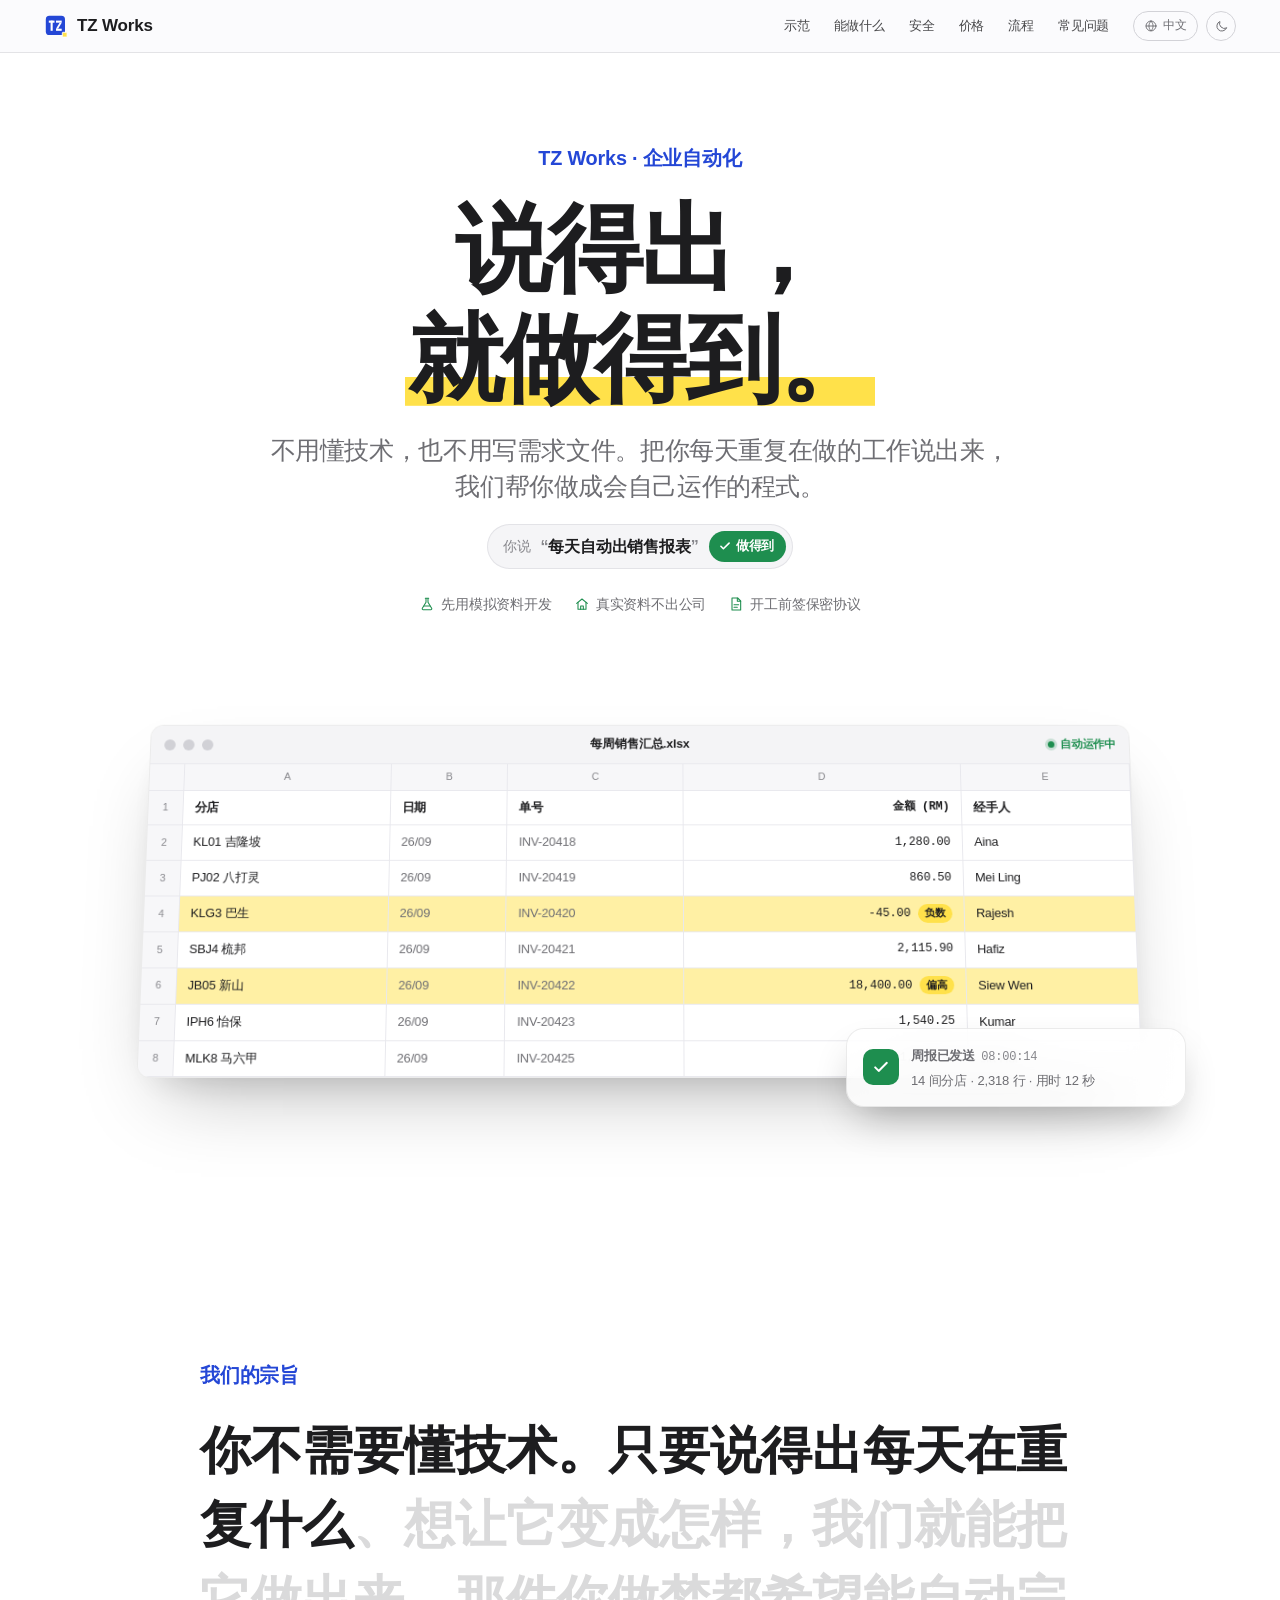
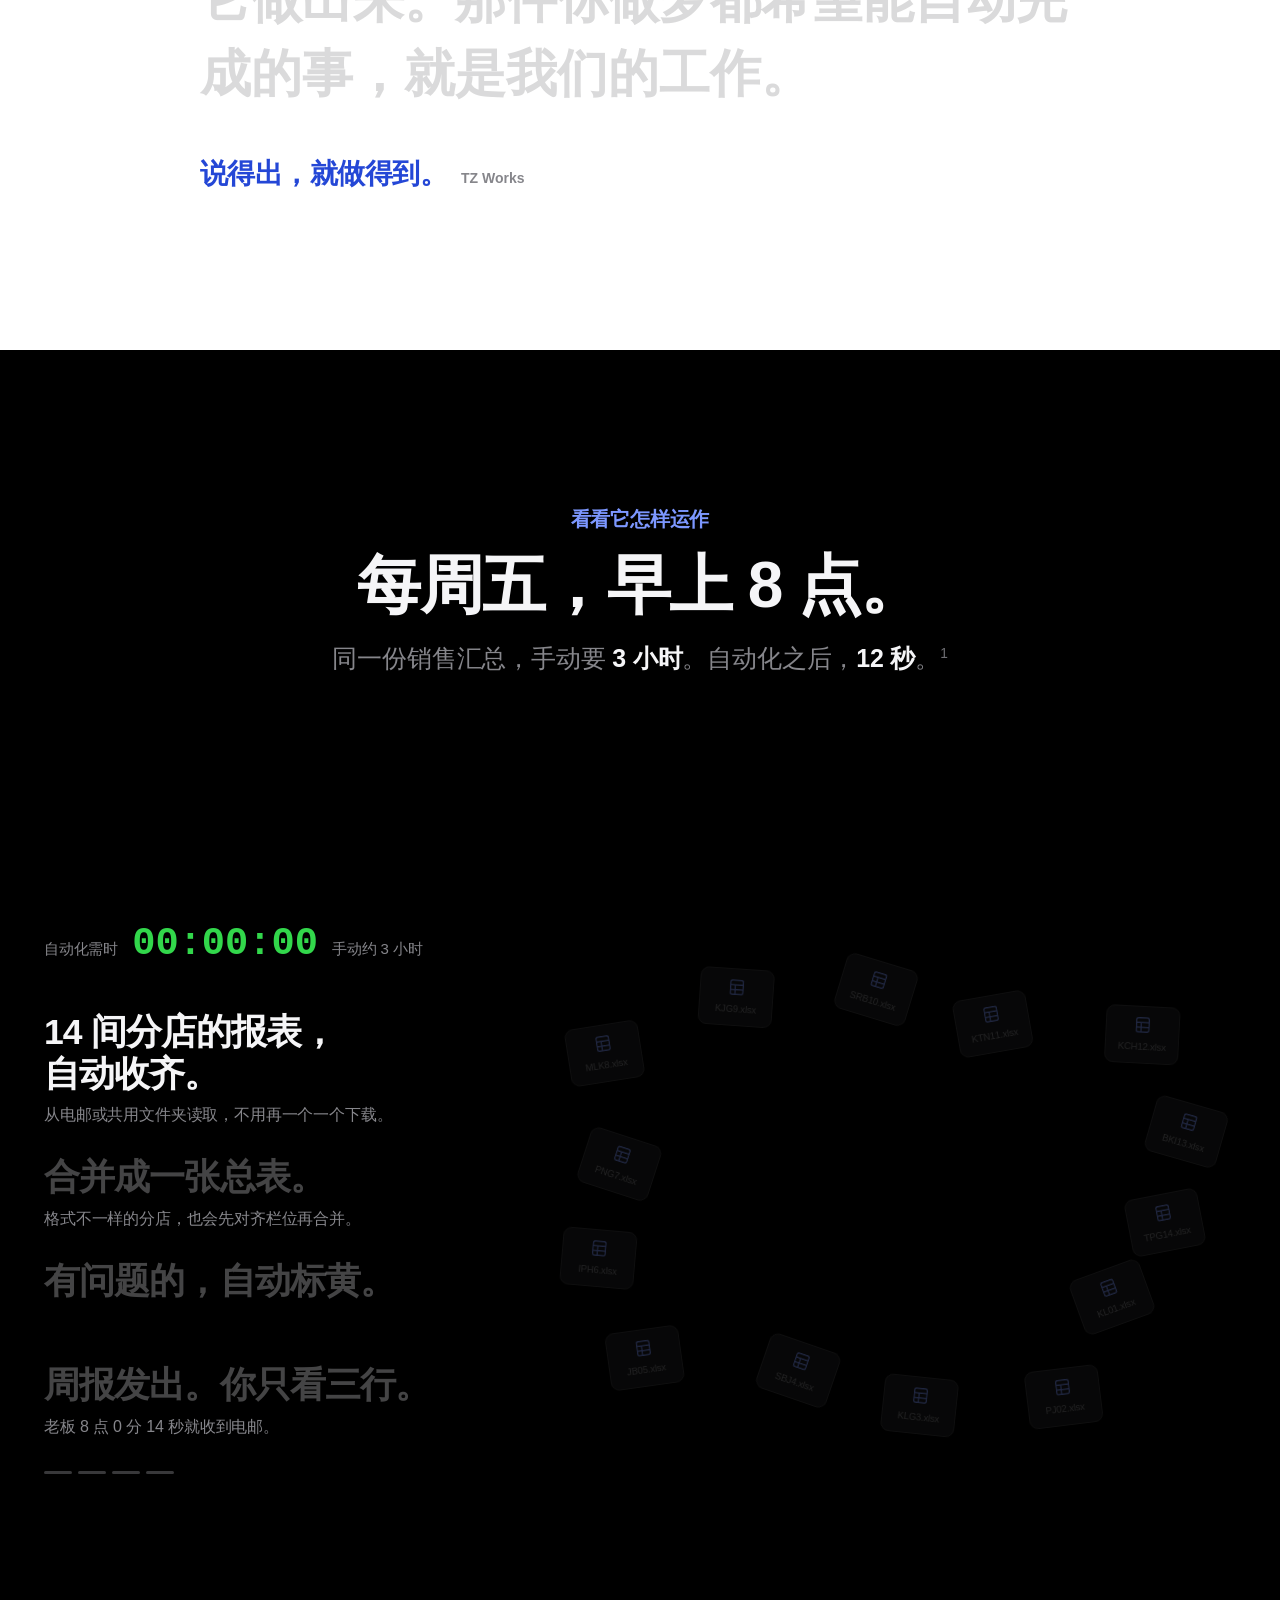
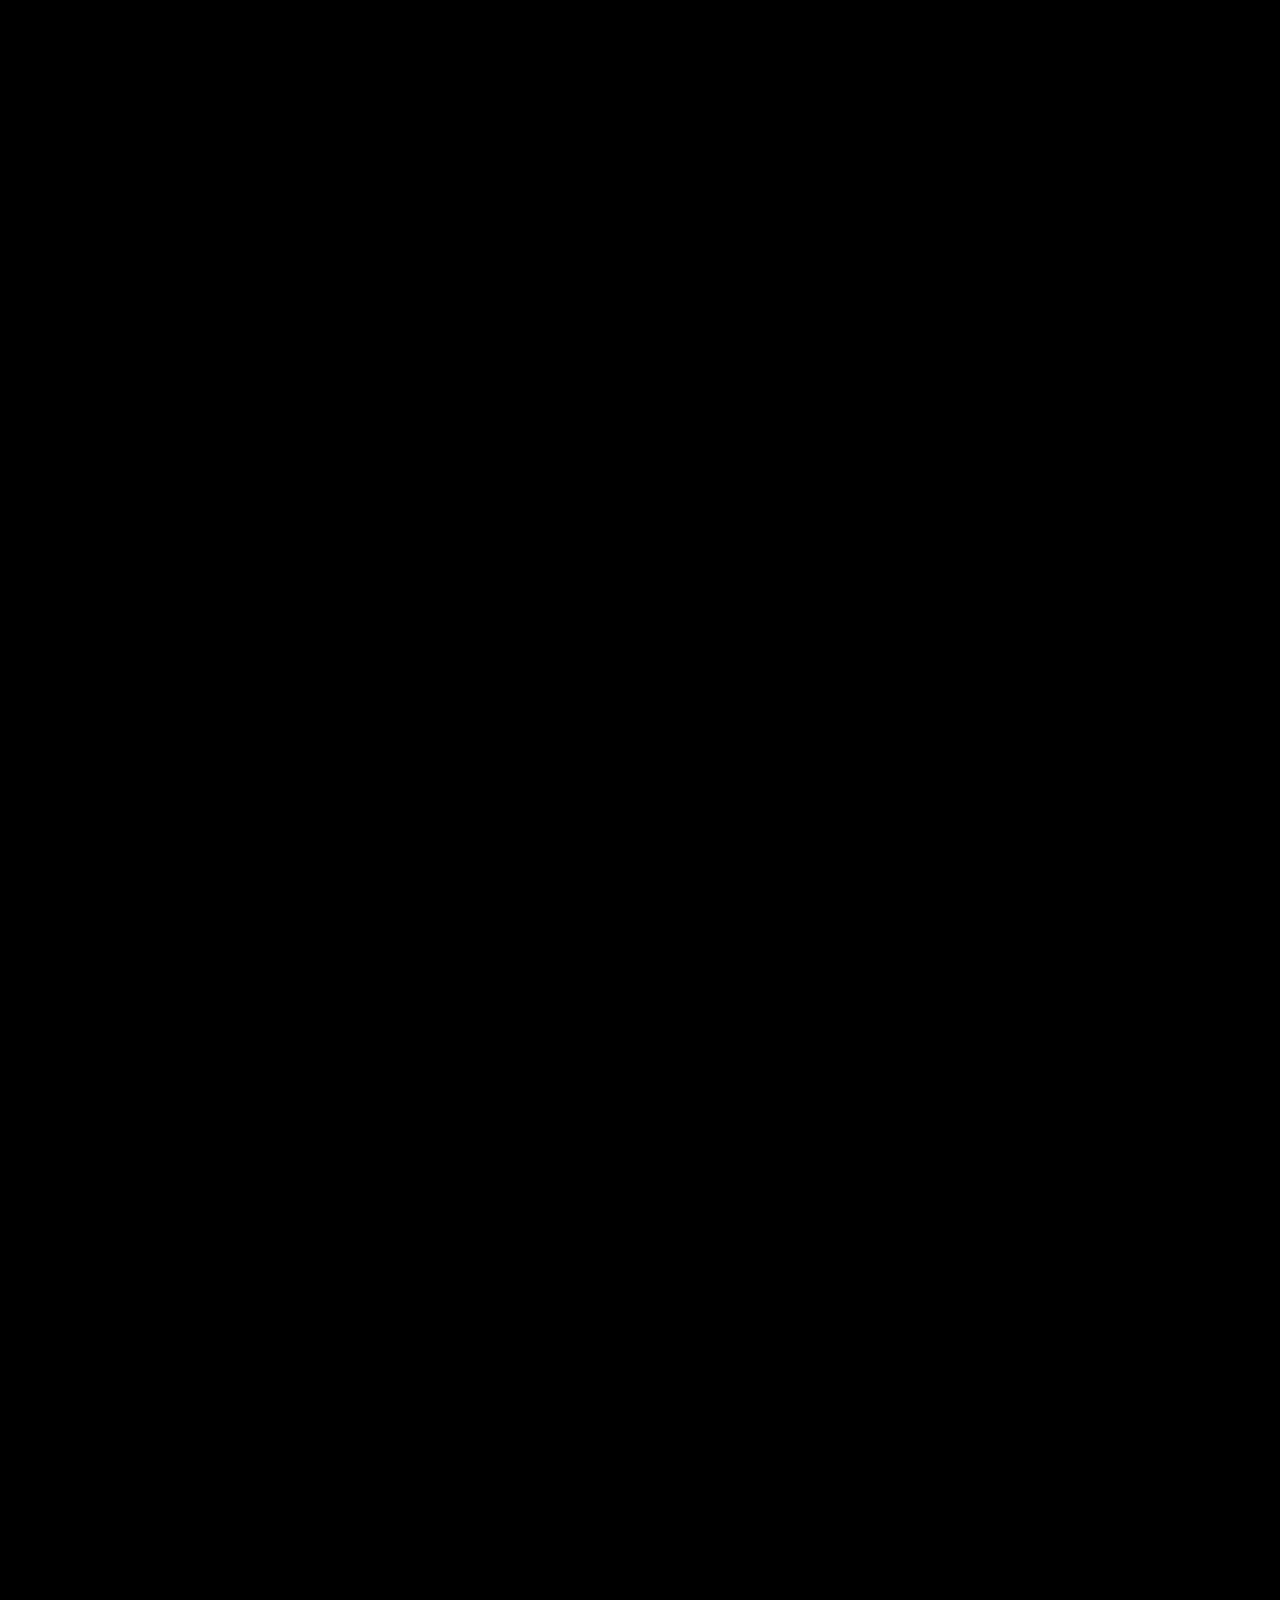
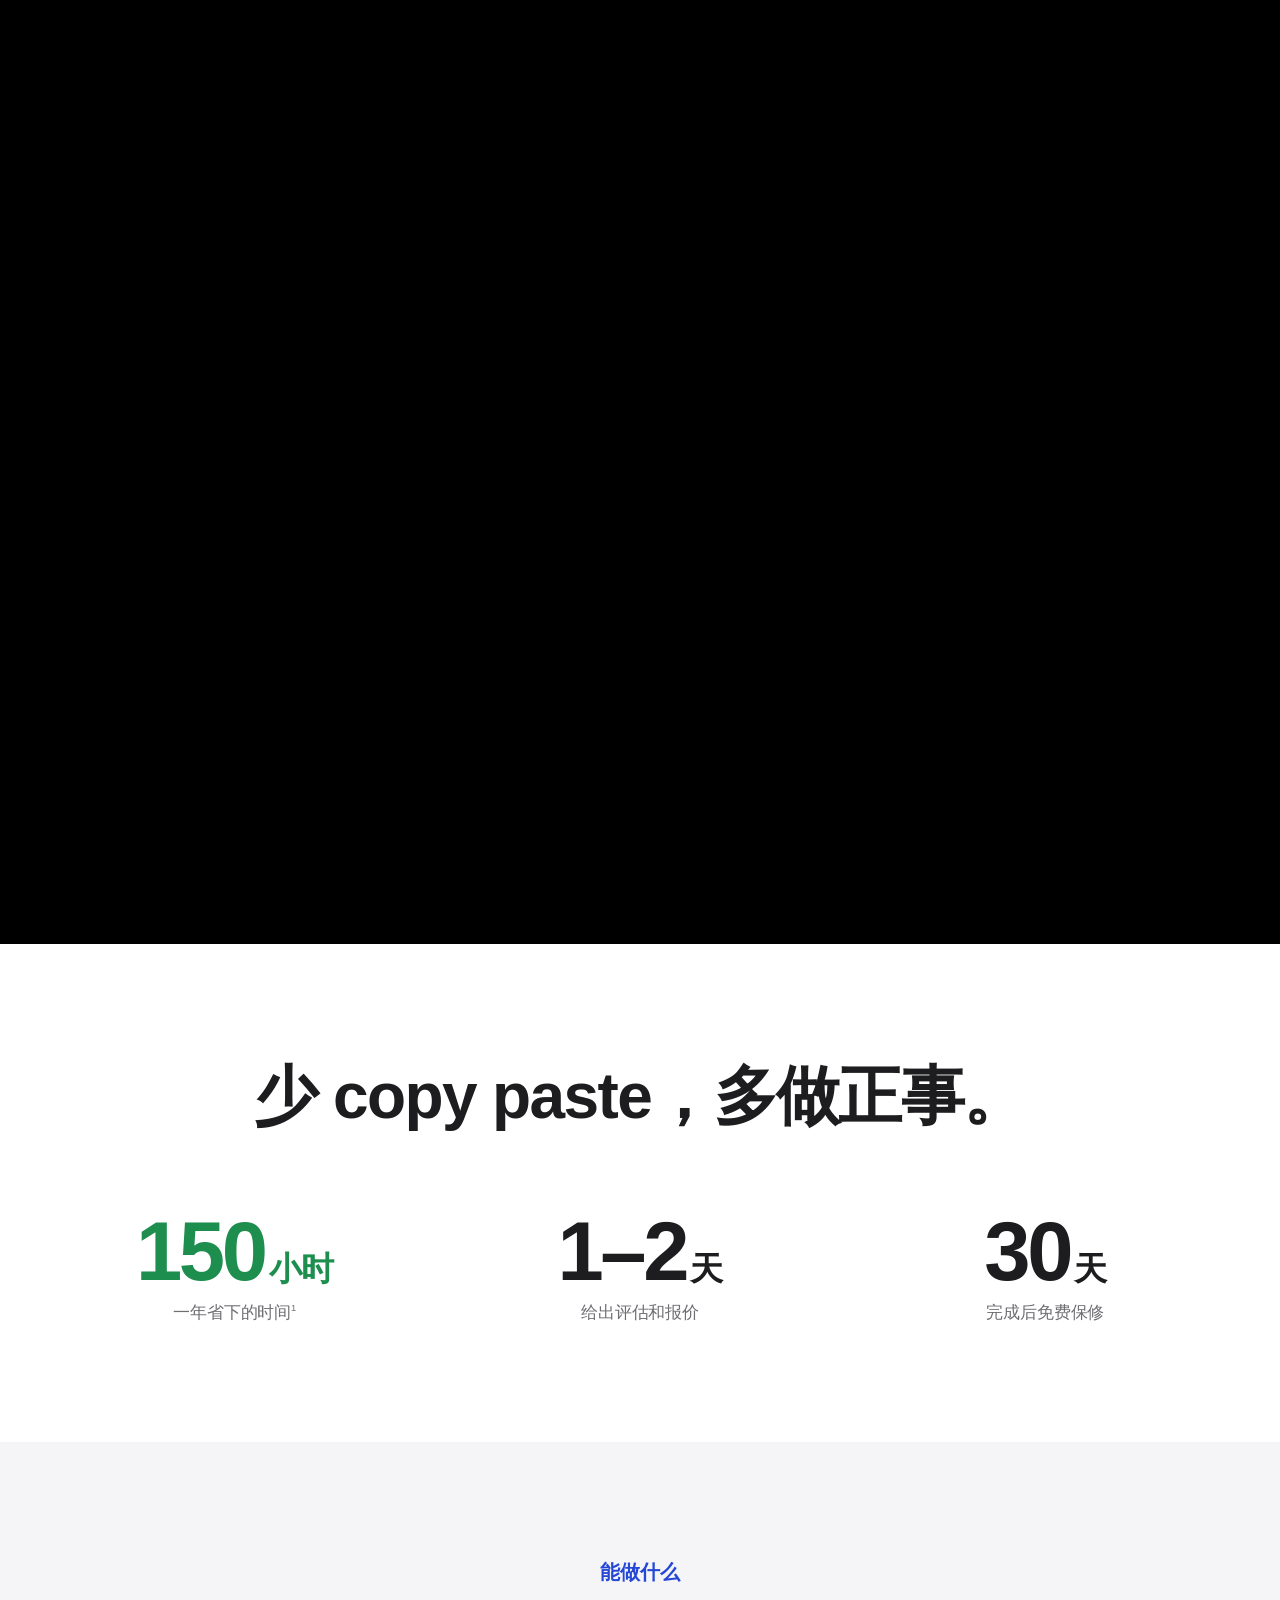
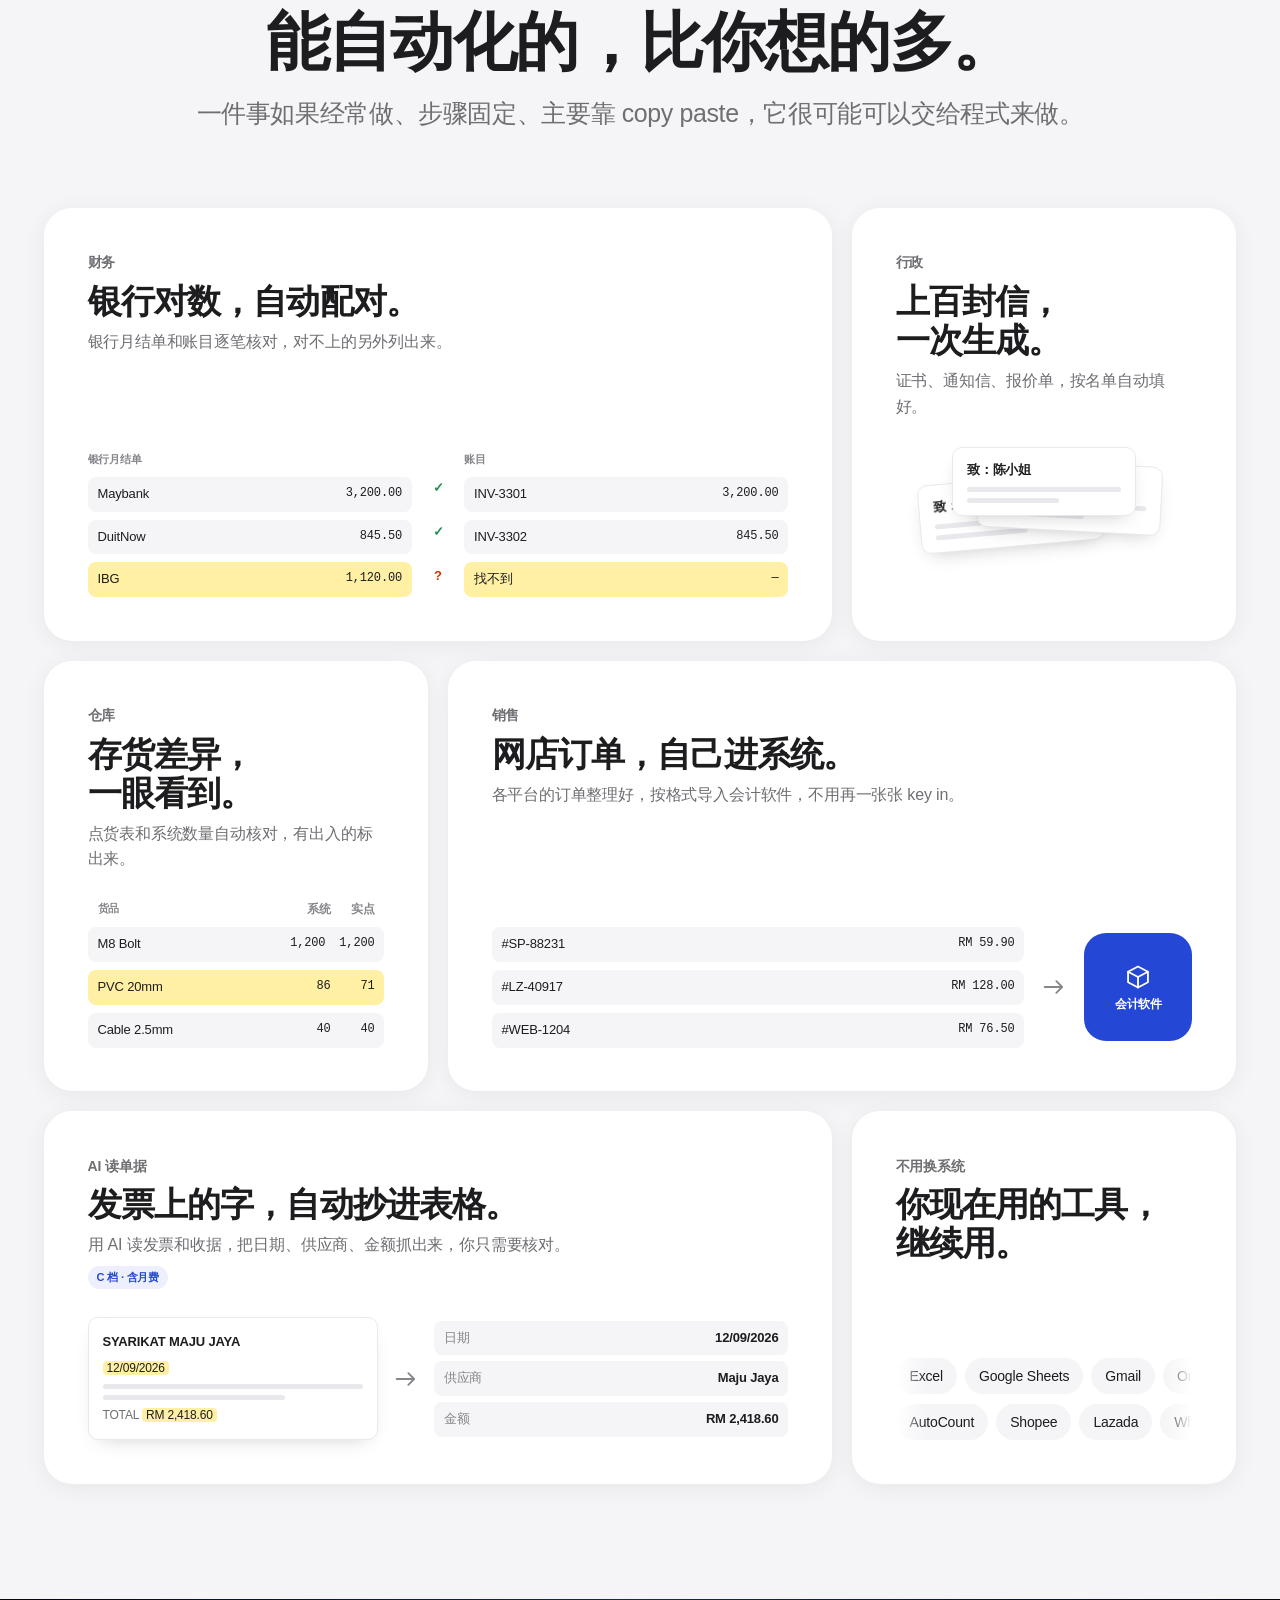
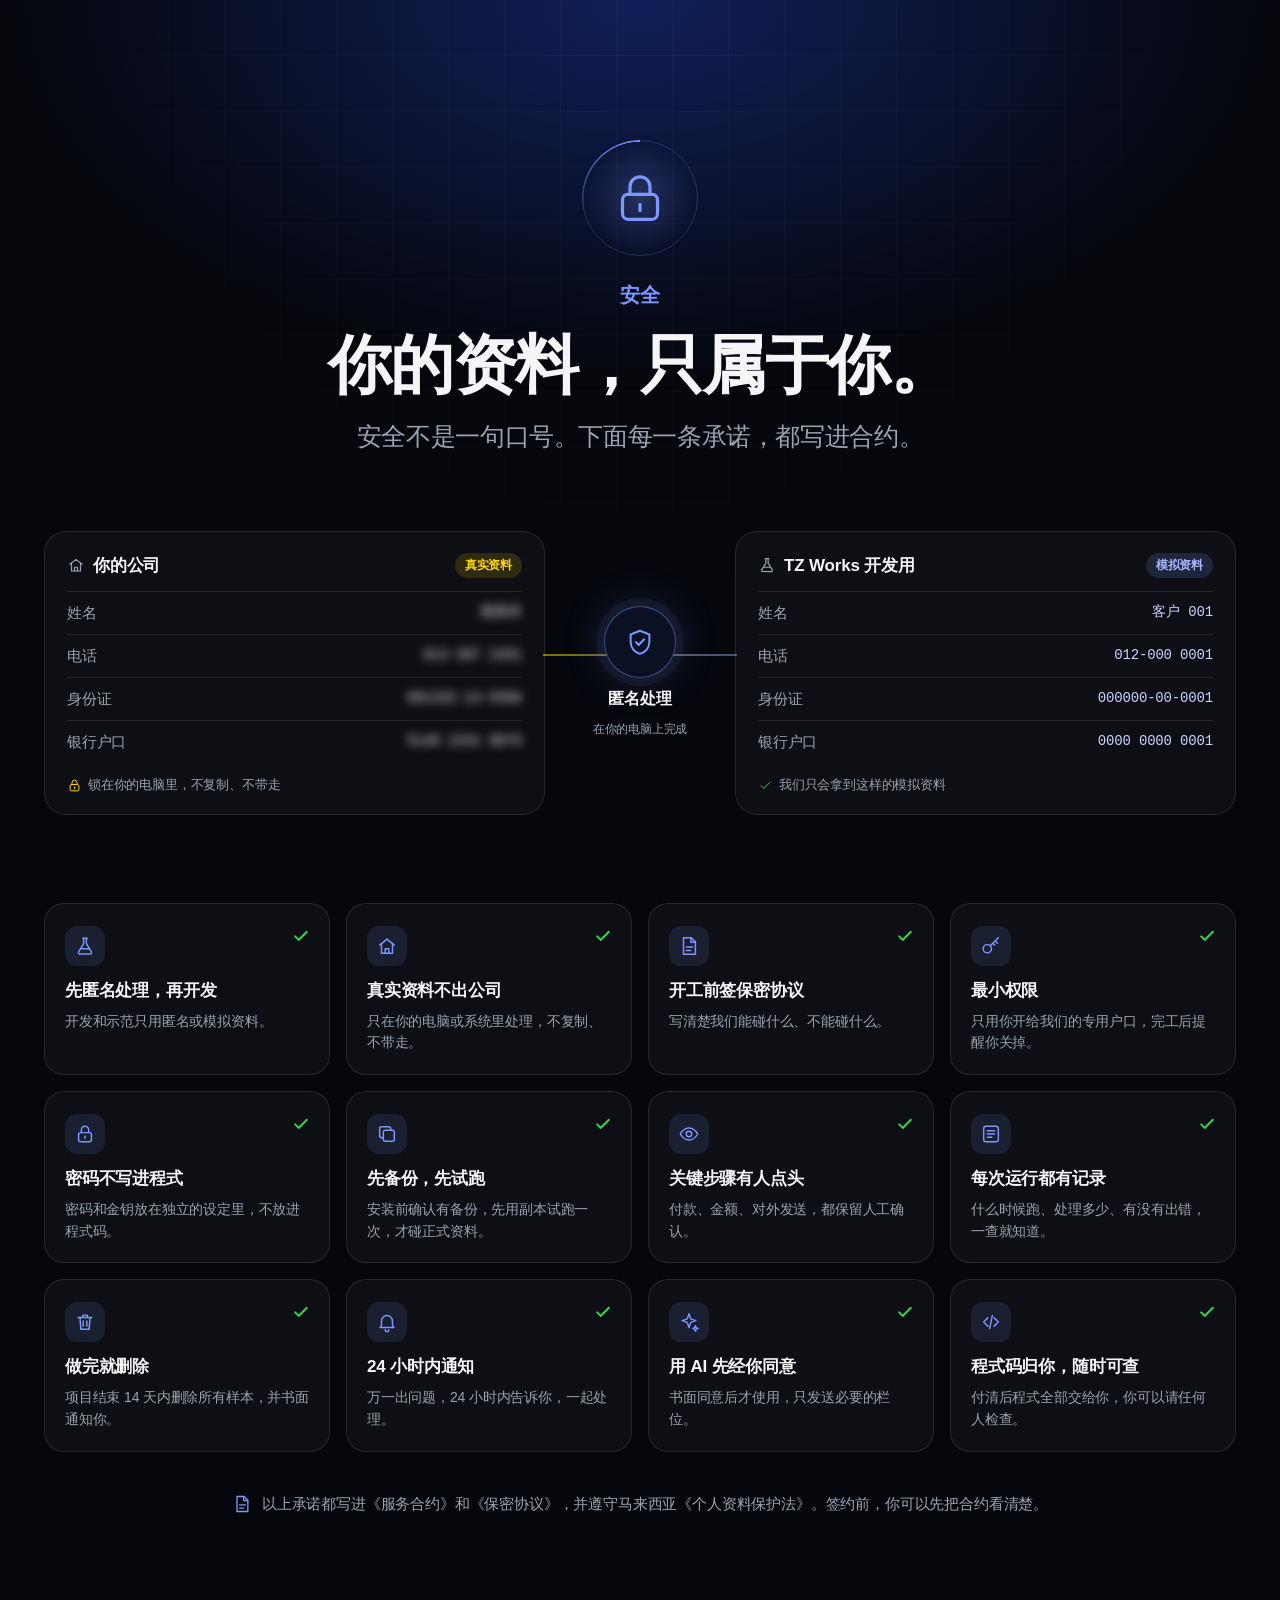
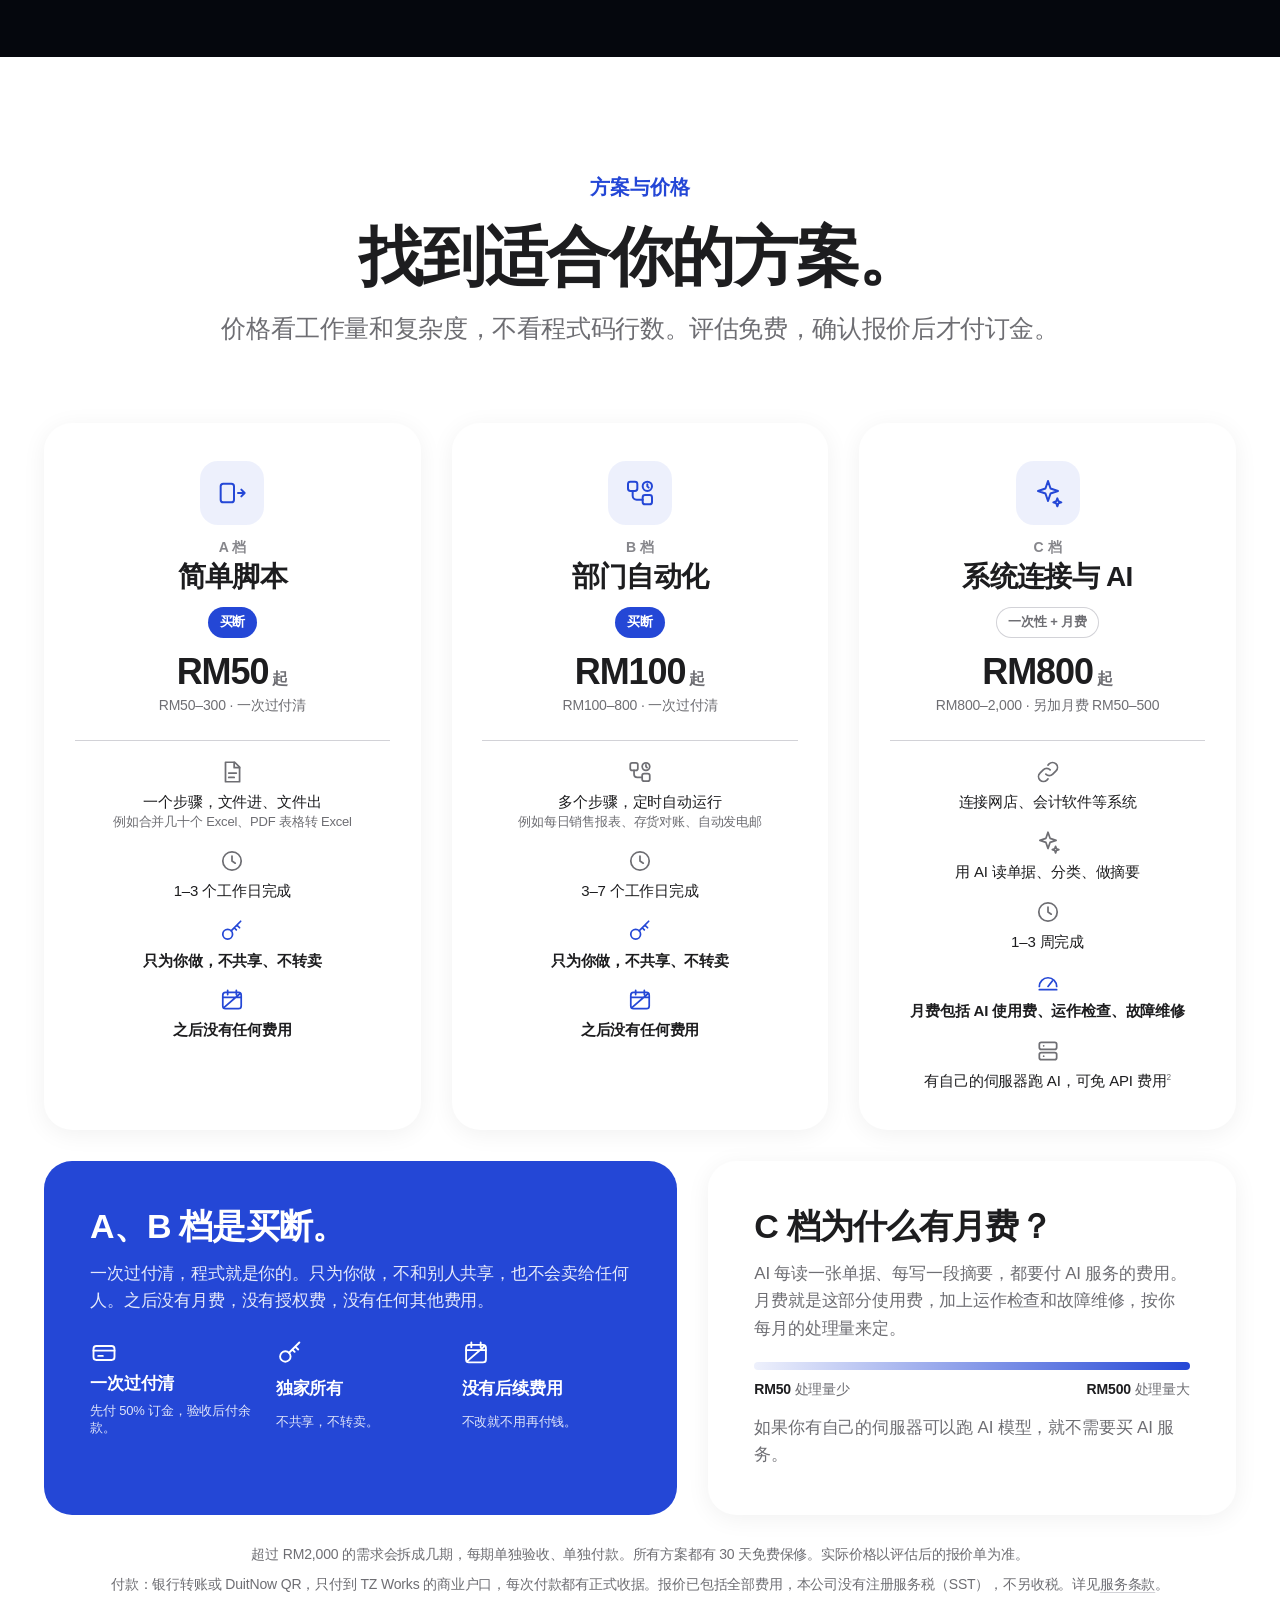
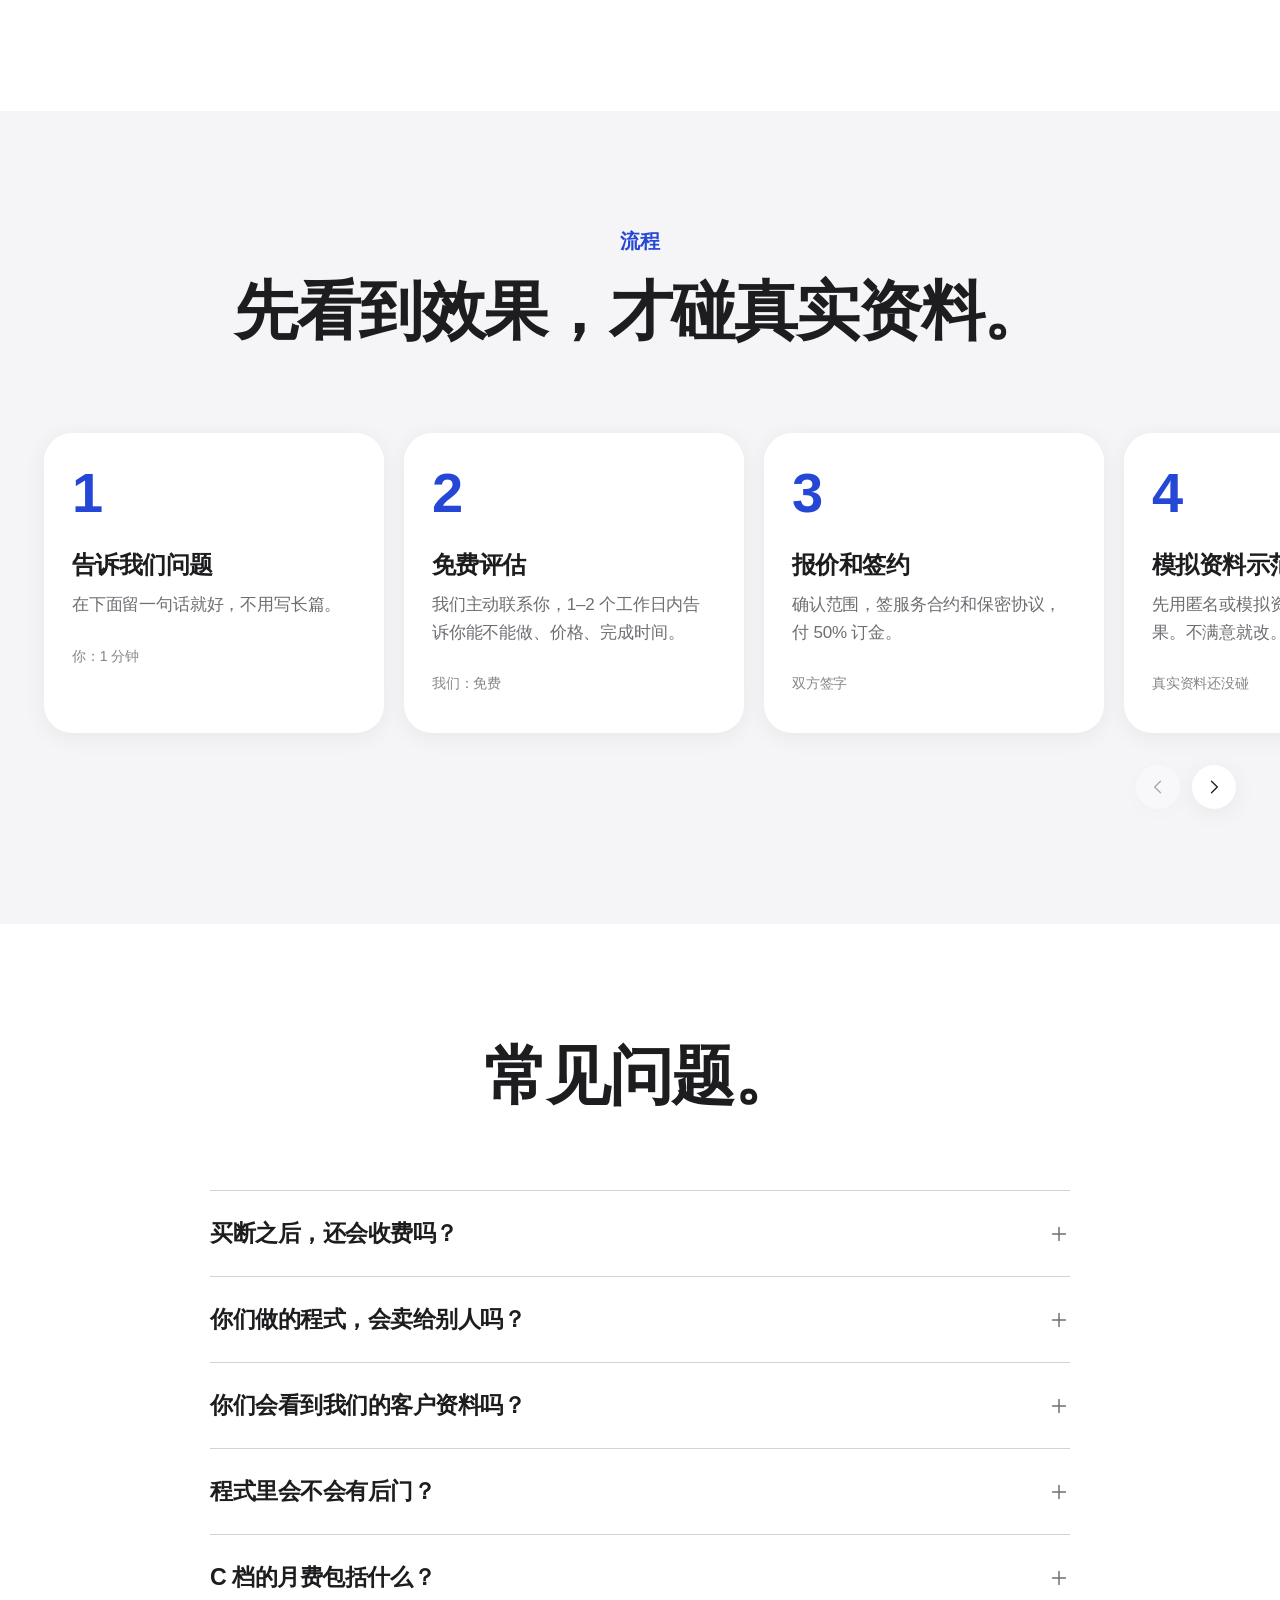
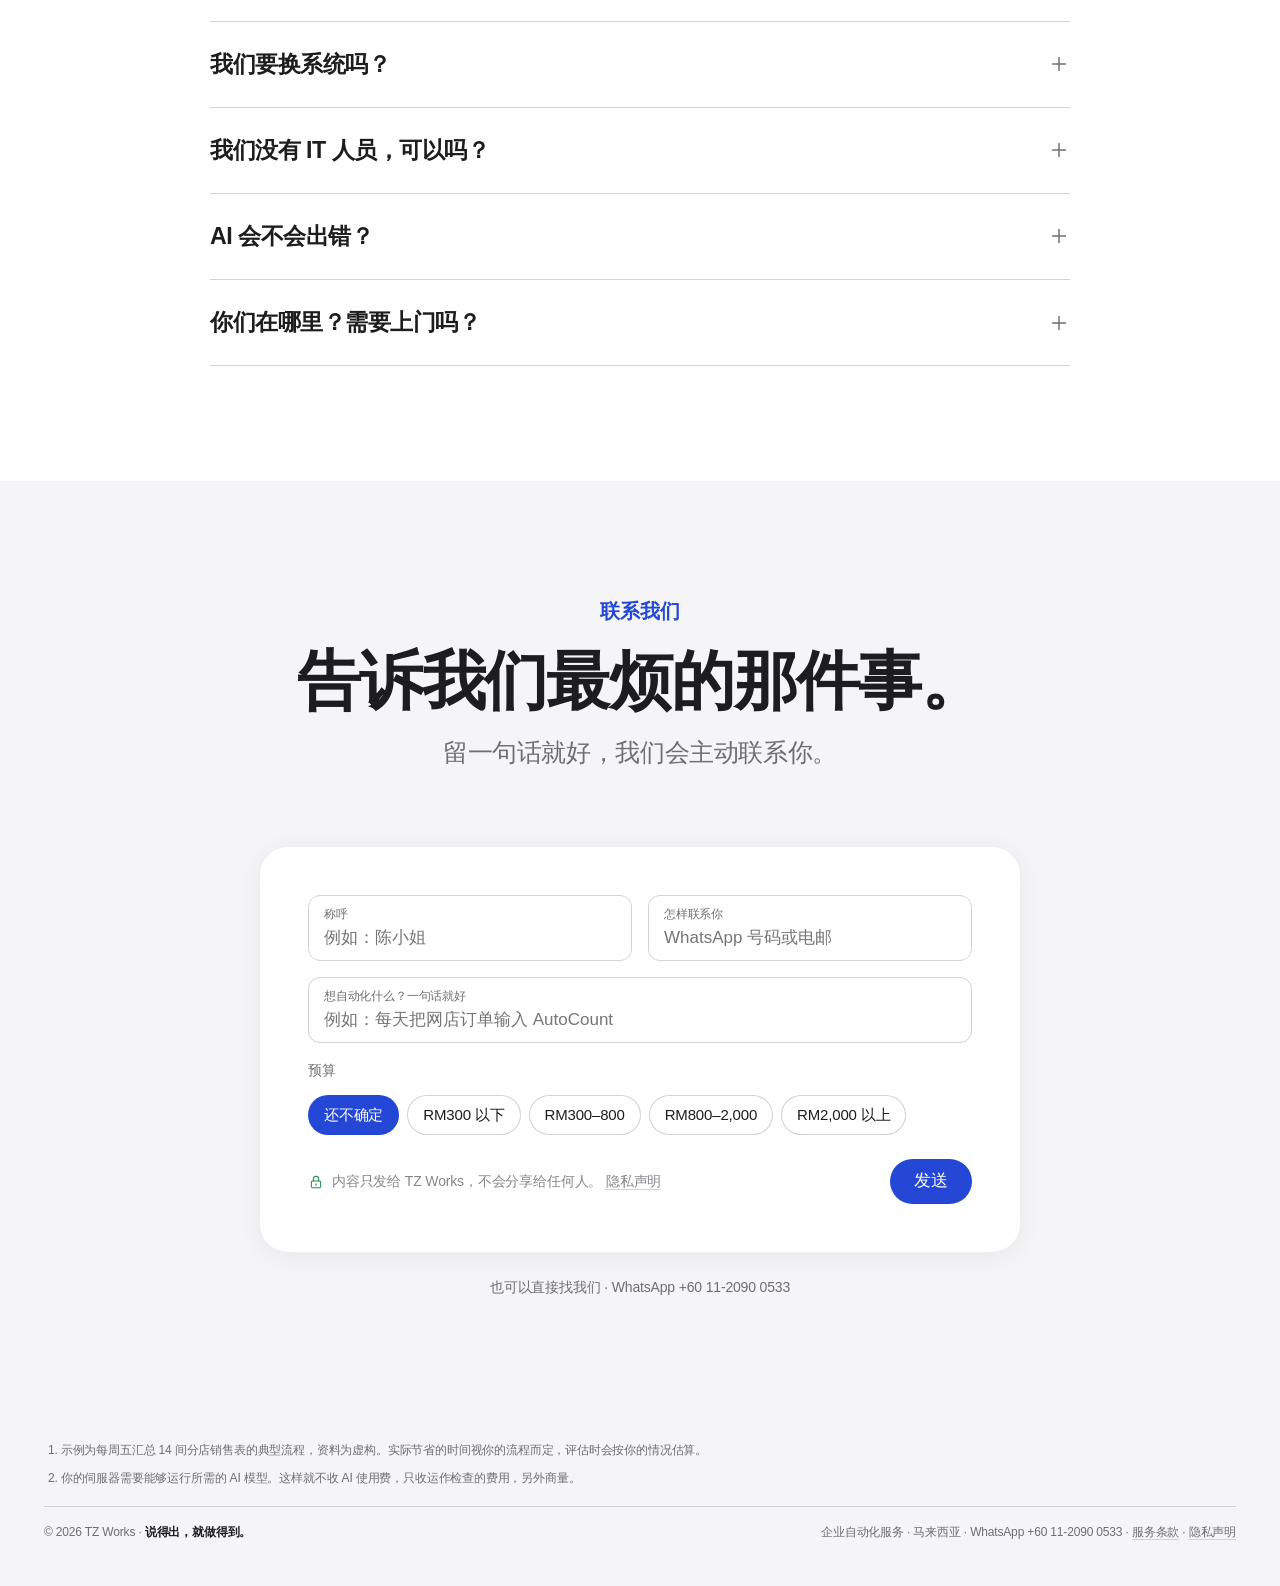
==== index.html @ 8649a8be "Publish the TZ Works website Co-Authored-By: Claude Opus 5.5 <noreply@anthropic.com> Claude-Session:" ====
<!doctype html>
<html lang="zh-Hans">
<head>
<meta charset="utf-8">
<meta name="viewport" content="width=device-width, initial-scale=1, viewport-fit=cover">
<meta http-equiv="Content-Security-Policy" content="default-src 'self'; script-src 'self' 'unsafe-inline'; style-src 'self' 'unsafe-inline'; img-src 'self' data:; font-src 'self'; connect-src 'self' https://script.google.com https://script.googleusercontent.com; form-action 'self'; base-uri 'none'; object-src 'none'; upgrade-insecure-requests">
<meta name="referrer" content="strict-origin-when-cross-origin">
<title>TZ Works</title>
<meta name="description" content="TZ Works：说得出，就做得到。帮中小企业把重复的电脑工作变成自动运行的程式。先用模拟资料开发，真实资料不出你的公司。评估免费。">
<meta property="og:title" content="TZ Works · 说得出，就做得到。">
<meta property="og:description" content="把每天、每周重复的电脑工作交给我们。简单脚本 RM50 起，买断、独家。评估免费。">
<meta name="theme-color" content="#FFFFFF" media="(prefers-color-scheme: light)">
<meta name="theme-color" content="#000000" media="(prefers-color-scheme: dark)">
<link rel="icon" href="assets/favicon.svg" type="image/svg+xml">
<script>
  try { var t = localStorage.getItem("tzworks-theme"); if (t === "dark" || t === "light") document.documentElement.setAttribute("data-theme", t); } catch (e) {}
</script>
<style>
/* Layout: an Apple-style product page for a service. The hero states the promise and shows a live product
   shot; a scroll-scrubbed demo on a black stage proves it; a dark vault section proves the security;
   tiles, a plan comparison, a step gallery and a quiet footer with footnotes close it out. */
:root {
  --bg: #FFFFFF;
  --bg-alt: #F5F5F7;
  --tile: #FFFFFF;
  --fg: #1D1D1F;
  --fg-2: #6E6E73;
  --fg-3: #86868B;
  --line: #D2D2D7;
  --accent: #2447D6;
  --accent-hover: #1A38B8;
  --accent-ink: #FFFFFF;
  --accent-soft: rgba(36, 71, 214, 0.08);
  --highlight: #FFE14A;
  --flag: #FFE14A;
  --flag-row: rgba(255, 225, 74, 0.5);
  --ok: #1E8E4F;
  --nav-bg: rgba(251, 251, 253, 0.8);
  --window-bg: #FFFFFF;
  --window-bar: #F4F4F6;
  --window-border: rgba(0, 0, 0, 0.08);
  --grid: #E8E8ED;
  --head-cell: #F7F7F9;
  --dot: #D1D1D6;
  --shadow: 0 40px 80px -30px rgba(0, 0, 0, 0.28), 0 20px 40px -24px rgba(0, 0, 0, 0.18);
  --card-shadow: 0 4px 24px rgba(0, 0, 0, 0.06);
  --hover-shadow: 0 24px 48px -22px rgba(0, 0, 0, 0.24);
  --spot: rgba(36, 71, 214, 0.07);
  --scan: rgba(36, 71, 214, 0.1);

  /* The demo stage is black in both themes, like a product film. */
  --stage-bg: #000000;
  --stage-fg: #F5F5F7;
  --stage-fg-2: #86868B;
  --stage-surface: #1C1C1E;
  --stage-line: #38383A;
  --stage-accent: #7C97FF;
  --stage-flag: rgba(255, 214, 10, 0.3);
  --stage-flag-solid: #FFD60A;
  --stage-ok: #32D74B;
  --card-light: #F5F5F7;
  --card-light-fg: #1D1D1F;
  --card-light-fg-2: #6E6E73;

  --font: -apple-system, BlinkMacSystemFont, "SF Pro Display", "SF Pro Text", "Helvetica Neue", "PingFang SC", "Hiragino Sans GB", "Segoe UI", "Microsoft YaHei", "Noto Sans SC", "Noto Sans CJK SC", Roboto, Arial, sans-serif;
  --mono: "SF Mono", ui-monospace, Menlo, Consolas, "Roboto Mono", monospace;

  --t-hero: clamp(3rem, 1.6rem + 6.2vw, 6rem);
  --t-h2: clamp(2.25rem, 1.4rem + 3.6vw, 4rem);
  --t-h3: clamp(1.5rem, 1.2rem + 1.2vw, 2.125rem);
  --t-lead: clamp(1.1875rem, 1rem + 0.7vw, 1.625rem);
  --t-body: 1.0625rem;
  --t-small: 0.875rem;
  --t-fine: 0.75rem;

  --gutter: clamp(16px, 4vw, 44px);
  --wide: 1200px;
  --narrow: 980px;
  --radius-tile: 28px;
  color-scheme: light;
  interpolate-size: allow-keywords;
}
@media (prefers-color-scheme: dark) {
  :root:not([data-theme="light"]) {
    --bg: #000000;
    --bg-alt: #0B0B0C;
    --tile: #1C1C1E;
    --fg: #F5F5F7;
    --fg-2: #A1A1A6;
    --fg-3: #86868B;
    --line: #38383A;
    --accent: #7C97FF;
    --accent-hover: #97ADFF;
    --accent-ink: #000000;
    --accent-soft: rgba(124, 151, 255, 0.14);
    --highlight: #6B5A10;
    --flag: #E8CB3C;
    --flag-row: rgba(232, 203, 60, 0.26);
    --ok: #32D74B;
    --nav-bg: rgba(22, 22, 23, 0.8);
    --window-bg: #1C1C1E;
    --window-bar: #2A2A2D;
    --window-border: rgba(255, 255, 255, 0.1);
    --grid: #303033;
    --head-cell: #242427;
    --dot: #48484A;
    --shadow: 0 40px 80px -30px rgba(0, 0, 0, 0.9), 0 0 0 1px rgba(255, 255, 255, 0.06);
    --card-shadow: none;
    --hover-shadow: 0 0 0 1px rgba(255, 255, 255, 0.16);
    --spot: rgba(124, 151, 255, 0.1);
    --scan: rgba(124, 151, 255, 0.16);
    color-scheme: dark;
  }
}
:root[data-theme="dark"] {
  --bg: #000000;
  --bg-alt: #0B0B0C;
  --tile: #1C1C1E;
  --fg: #F5F5F7;
  --fg-2: #A1A1A6;
  --fg-3: #86868B;
  --line: #38383A;
  --accent: #7C97FF;
  --accent-hover: #97ADFF;
  --accent-ink: #000000;
  --accent-soft: rgba(124, 151, 255, 0.14);
  --highlight: #6B5A10;
  --flag: #E8CB3C;
  --flag-row: rgba(232, 203, 60, 0.26);
  --ok: #32D74B;
  --nav-bg: rgba(22, 22, 23, 0.8);
  --window-bg: #1C1C1E;
  --window-bar: #2A2A2D;
  --window-border: rgba(255, 255, 255, 0.1);
  --grid: #303033;
  --head-cell: #242427;
  --dot: #48484A;
  --shadow: 0 40px 80px -30px rgba(0, 0, 0, 0.9), 0 0 0 1px rgba(255, 255, 255, 0.06);
  --card-shadow: none;
  --hover-shadow: 0 0 0 1px rgba(255, 255, 255, 0.16);
  --spot: rgba(124, 151, 255, 0.1);
  --scan: rgba(124, 151, 255, 0.16);
  color-scheme: dark;
}

*, *::before, *::after { box-sizing: border-box; }
html { -webkit-text-size-adjust: 100%; }
body {
  margin: 0;
  background: var(--bg);
  color: var(--fg);
  font-family: var(--font);
  font-size: var(--t-body);
  line-height: 1.6;
  letter-spacing: -0.01em;
  -webkit-font-smoothing: antialiased;
  -moz-osx-font-smoothing: grayscale;
  transition: background-color 0.3s ease, color 0.3s ease;
}
img, svg { max-width: 100%; }
a { color: var(--accent); text-decoration: none; }
a:hover { text-decoration: underline; text-underline-offset: 3px; }
:focus-visible { outline: 3px solid var(--accent); outline-offset: 3px; border-radius: 6px; }
[hidden] { display: none !important; }
h1, h2, h3, p { margin: 0; }
h1, h2, h3 { text-wrap: balance; font-weight: 700; letter-spacing: -0.025em; }
:lang(zh-Hans) :is(h1, h2, h3, .cap > span) { word-break: keep-all; overflow-wrap: anywhere; }
:lang(zh-Hans) .pledge h3 { word-break: normal; }
.wrap { width: 100%; max-width: calc(var(--wide) + 2 * var(--gutter)); margin-inline: auto; padding-inline: var(--gutter); }
.wrap-narrow { width: 100%; max-width: calc(var(--narrow) + 2 * var(--gutter)); margin-inline: auto; padding-inline: var(--gutter); }
.sr-only { position: absolute; width: 1px; height: 1px; overflow: hidden; clip: rect(0 0 0 0); white-space: nowrap; }
.icon { width: 1.25em; height: 1.25em; flex: none; fill: none; stroke: currentColor; stroke-width: 1.6; stroke-linecap: round; stroke-linejoin: round; }

/* ---------- Navigation ---------- */
.nav {
  position: sticky;
  top: env(safe-area-inset-top, 0px);
  z-index: 50;
  background: var(--nav-bg);
  -webkit-backdrop-filter: saturate(180%) blur(20px);
  backdrop-filter: saturate(180%) blur(20px);
  border-bottom: 1px solid color-mix(in srgb, var(--line) 60%, transparent);
  transition: background-color 0.3s ease;
}
.nav::after { content: ""; position: absolute; left: 0; right: 0; bottom: -1px; height: 2px; background: var(--accent); transform-origin: 0 50%; transform: scaleX(var(--sp, 0)); pointer-events: none; }
.nav.over-dark { --nav-bg: rgba(22, 22, 23, 0.78); --fg: #F5F5F7; --fg-2: #A1A1A6; --fg-3: #86868B; --line: #424245; --bg: #000000; }
.nav .wrap { display: flex; align-items: center; gap: 24px; height: 52px; }
.brand { display: inline-flex; align-items: center; gap: 9px; color: var(--fg); font-weight: 600; font-size: 1.0625rem; letter-spacing: -0.01em; white-space: nowrap; }
.brand:hover { text-decoration: none; }
.brand svg { width: 24px; height: 24px; }
.nav-links { display: flex; gap: 24px; margin-left: auto; }
.nav-links button { font: inherit; font-size: 0.8125rem; letter-spacing: inherit; color: var(--fg); opacity: 0.8; background: none; border: 0; padding: 4px 0; cursor: pointer; white-space: nowrap; }
.nav-links button:hover { opacity: 1; }
.nav-actions { display: flex; align-items: center; gap: 8px; }
.langpick {
  position: relative;
  display: inline-flex; align-items: center; gap: 5px;
  height: 30px; padding: 0 10px;
  border-radius: 980px;
  border: 1px solid var(--line);
  color: var(--fg-2);
  font-size: 0.75rem; font-weight: 500;
  cursor: pointer;
}
.langpick:hover { color: var(--fg); border-color: var(--fg-3); }
.langpick:focus-within { outline: 3px solid var(--accent); outline-offset: 2px; }
.langpick .icon { width: 14px; height: 14px; }
.langpick select { position: absolute; inset: 0; width: 100%; height: 100%; opacity: 0; cursor: pointer; font-size: 16px; border: 0; }
.theme-btn { width: 30px; height: 30px; border-radius: 50%; border: 1px solid var(--line); background: transparent; color: var(--fg-2); display: grid; place-items: center; cursor: pointer; padding: 0; }
.theme-btn:hover { color: var(--fg); border-color: var(--fg-3); }
.theme-btn svg { width: 15px; height: 15px; }

/* ---------- Buttons & links ---------- */
.btn {
  display: inline-flex; align-items: center; justify-content: center; gap: 6px;
  font: 400 1.0625rem/1.2 var(--font);
  letter-spacing: -0.01em;
  border-radius: 980px;
  padding: 12px 24px;
  border: 0;
  cursor: pointer;
  background: var(--accent);
  color: var(--accent-ink);
  white-space: nowrap;
  transition: background-color 0.2s ease;
}
.btn:hover { background: var(--accent-hover); text-decoration: none; }
.btn-sm { font-size: 0.75rem; padding: 7px 12px; }
.btn-ghost { background: transparent; color: var(--accent); box-shadow: inset 0 0 0 1px var(--accent); }
.btn-ghost:hover { background: var(--accent-soft); }

/* ---------- Section rhythm ---------- */
.section { padding-block: clamp(80px, 9vw, 128px); }
.section-alt { background: var(--bg-alt); }
.headline { text-align: center; display: grid; gap: 16px; justify-items: center; margin-bottom: clamp(48px, 6vw, 80px); }
.headline h2 { font-size: var(--t-h2); line-height: 1.08; }
:lang(zh-Hans) .headline h2, :lang(zh-Hans) .demo-intro h2 { line-height: 1.16; }
.headline p:not(.eyebrow) { font-size: var(--t-lead); color: var(--fg-2); max-width: 36em; line-height: 1.45; font-weight: 500; letter-spacing: -0.015em; }
.eyebrow { color: var(--accent); font-weight: 600; font-size: clamp(1.0625rem, 1rem + 0.3vw, 1.3125rem); letter-spacing: -0.01em; }
sup.fn { font-size: 0.55em; vertical-align: super; line-height: 0; font-weight: 500; color: var(--fg-2); }

/* ---------- Hero ---------- */
.hero { padding-block: clamp(52px, 7vw, 96px) clamp(72px, 10vw, 140px); text-align: center; overflow-x: clip; }
.hero-copy { display: grid; justify-items: center; gap: 20px; }
.hero h1 { font-size: var(--t-hero); line-height: 1.04; letter-spacing: -0.035em; }
:lang(zh-Hans) .hero h1 { line-height: 1.14; }
:lang(en) .hero h1, :lang(ms) .hero h1 { font-size: clamp(2.25rem, 1rem + 5.2vw, 6rem); }
.hero h1 .l { display: block; }
.hero mark {
  background: linear-gradient(var(--highlight), var(--highlight)) no-repeat 0 92% / 100% 0.3em;
  color: inherit;
  padding-inline: 0.04em;
}
.hero .lead { font-size: var(--t-lead); color: var(--fg-2); max-width: 30em; line-height: 1.42; font-weight: 500; letter-spacing: -0.015em; }

.wish {
  display: inline-flex; align-items: center; gap: 10px;
  max-width: 100%;
  padding: 7px 7px 7px 16px;
  border-radius: 980px;
  background: var(--bg-alt);
  box-shadow: inset 0 0 0 1px color-mix(in srgb, var(--line) 50%, transparent);
  text-align: left;
}
.wish-say { flex: none; color: var(--fg-3); font-size: 0.875rem; }
.wish-text { min-width: 0; white-space: nowrap; overflow: hidden; text-overflow: ellipsis; font-weight: 600; font-size: 1rem; }
.wish-text::before { content: "“"; color: var(--fg-3); }
.wish-text::after { content: "”"; color: var(--fg-3); }
.wish.typing .wish-text::after { content: ""; display: inline-block; width: 2px; height: 1.05em; margin-left: 2px; vertical-align: -0.16em; background: var(--accent); animation: caret 0.9s steps(1) infinite; }
.wish-done { flex: none; display: inline-flex; align-items: center; gap: 4px; padding: 5px 12px 5px 9px; border-radius: 980px; background: #1E8E4F; color: #FFFFFF; font-size: 0.8125rem; font-weight: 600; transition: opacity 0.25s ease, transform 0.25s ease; }
.wish-done .icon { width: 14px; height: 14px; stroke-width: 2.8; }
.wish.typing .wish-done { opacity: 0; transform: scale(0.85); }
@keyframes caret { 0%, 49% { opacity: 1; } 50%, 100% { opacity: 0; } }
.trust { list-style: none; margin: 4px 0 0; padding: 0; display: flex; flex-wrap: wrap; justify-content: center; gap: 8px 22px; font-size: var(--t-small); color: var(--fg-2); }
.trust li { display: inline-flex; align-items: center; gap: 6px; }
.trust .icon { width: 16px; height: 16px; color: var(--ok); }

.shot { position: relative; margin: clamp(56px, 7vw, 88px) auto 0; width: min(1040px, 100%); perspective: 2000px; }
.window {
  position: relative;
  background: var(--window-bg);
  border: 1px solid var(--window-border);
  border-radius: 14px;
  box-shadow: var(--shadow);
  overflow: hidden;
  text-align: left;
  transform-origin: 50% 100%;
  will-change: transform;
}
.window-bar {
  display: grid;
  grid-template-columns: 1fr auto 1fr;
  align-items: center;
  height: 42px;
  padding-inline: 14px;
  background: var(--window-bar);
  border-bottom: 1px solid var(--grid);
  font-size: 0.8125rem;
  color: var(--fg-2);
}
.dots { display: flex; gap: 8px; }
.dots i { width: 12px; height: 12px; border-radius: 50%; background: var(--dot); display: block; }
.window-title { font-weight: 600; color: var(--fg); white-space: nowrap; overflow: hidden; text-overflow: ellipsis; }
.status { justify-self: end; display: inline-flex; align-items: center; gap: 6px; font-size: 0.75rem; color: var(--ok); font-weight: 600; white-space: nowrap; }
.status::before { content: ""; width: 7px; height: 7px; border-radius: 50%; background: currentColor; box-shadow: 0 0 0 3px color-mix(in srgb, currentColor 20%, transparent); }
.xl-wrap { position: relative; overflow: hidden; }
table.xl { width: 100%; border-collapse: collapse; font-size: 0.8125rem; font-variant-numeric: tabular-nums; }
.xl th, .xl td { border-right: 1px solid var(--grid); border-bottom: 1px solid var(--grid); padding: 8px 12px; white-space: nowrap; text-align: left; }
.xl thead th { background: var(--head-cell); color: var(--fg-3); font-weight: 500; font-size: 0.6875rem; text-align: center; padding-block: 5px; }
.xl tbody th { background: var(--head-cell); color: var(--fg-3); font-weight: 500; font-size: 0.6875rem; width: 36px; text-align: center; }
.xl tr.hdr td { font-weight: 600; color: var(--fg); }
.xl td.num { text-align: right; font-family: var(--mono); font-size: 0.78rem; }
.xl td.muted { color: var(--fg-2); }
.xl tr.flag td { background: var(--flag-row); }
.xl .why { display: inline-block; margin-left: 8px; font-family: var(--font); font-size: 0.6875rem; font-weight: 600; color: #1D1D1F; background: var(--flag); padding: 1px 7px; border-radius: 980px; }
.scanbar { position: absolute; left: 0; right: 0; top: 0; height: 0; background: var(--scan); box-shadow: inset 3px 0 0 var(--accent); opacity: 0; pointer-events: none; transition: transform 0.38s cubic-bezier(0.2, 0.7, 0.2, 1), height 0.38s ease, opacity 0.3s ease; }
.scanbar.on { opacity: 1; }
.xl tr.hit .why { animation: whyPop 0.55s cubic-bezier(0.2, 0.9, 0.3, 1.4); }
@keyframes whyPop { 0% { transform: scale(0.4); } 100% { transform: scale(1); } }

.toast {
  position: absolute;
  right: clamp(-28px, -2vw, 0px);
  bottom: clamp(-28px, -3vw, -16px);
  width: min(340px, 80%);
  display: grid;
  grid-template-columns: auto 1fr;
  gap: 4px 12px;
  align-items: center;
  padding: 14px 16px;
  text-align: left;
  background: color-mix(in srgb, var(--window-bg) 82%, transparent);
  -webkit-backdrop-filter: blur(24px) saturate(180%);
  backdrop-filter: blur(24px) saturate(180%);
  border: 1px solid var(--window-border);
  border-radius: 18px;
  box-shadow: 0 20px 40px -12px rgba(0, 0, 0, 0.3);
}
.toast .ok { grid-row: span 2; width: 36px; height: 36px; border-radius: 10px; display: grid; place-items: center; background: #1E8E4F; color: #FFFFFF; }
.toast .ok svg { width: 20px; height: 20px; stroke-width: 2.4; }
.toast b { font-size: 0.9375rem; }
.toast b small { font-weight: 400; color: var(--fg-3); margin-left: 6px; font-size: 0.75rem; font-family: var(--mono); }
.toast span { font-size: 0.8125rem; color: var(--fg-2); }
.toast.bump { animation: bump 0.6s cubic-bezier(0.2, 0.9, 0.3, 1.3); }
@keyframes bump { 40% { transform: scale(1.04); } }

/* ---------- Manifesto ---------- */
.manifesto { padding-block: clamp(96px, 12vw, 176px); }
.manifesto .wrap-narrow { max-width: calc(880px + 2 * var(--gutter)); }
.manifesto .eyebrow { margin-bottom: 22px; }
.scrub { --p: 1; font-size: clamp(1.75rem, 1.05rem + 2.7vw, 3.25rem); line-height: 1.32; font-weight: 700; letter-spacing: -0.025em; }
:lang(zh-Hans) .scrub { line-height: 1.45; letter-spacing: 0; }
.scrub .c { opacity: clamp(0.16, calc(0.16 + (var(--p) * (var(--n) + 10) - var(--i)) * 0.084), 1); }
.sign { margin-top: 40px; display: flex; align-items: baseline; flex-wrap: wrap; gap: 6px 14px; font-size: clamp(1.25rem, 1rem + 1vw, 1.75rem); font-weight: 700; color: var(--accent); letter-spacing: -0.02em; }
.sign small { font-size: var(--t-small); font-weight: 600; color: var(--fg-3); letter-spacing: 0; }

/* ---------- Demo (pinned, scroll-scrubbed) ---------- */
.demo-intro { background: var(--stage-bg); color: var(--stage-fg); text-align: center; padding-block: clamp(96px, 12vw, 168px) clamp(24px, 4vw, 48px); }
.demo-intro .eyebrow { color: var(--stage-accent); }
.demo-intro h2 { font-size: var(--t-h2); line-height: 1.06; margin-top: 12px; }
.demo-intro p:not(.eyebrow) { font-size: var(--t-lead); color: var(--stage-fg-2); margin: 18px auto 0; max-width: 28em; line-height: 1.45; font-weight: 500; }
.demo-intro p b { color: var(--stage-fg); font-weight: 600; }
.demo { background: var(--stage-bg); color: var(--stage-fg); overflow-x: clip; }
.demo-stage { padding-block: 32px clamp(96px, 10vw, 140px); }
.demo-grid { display: grid; grid-template-columns: minmax(0, 0.8fr) minmax(0, 1.2fr); gap: clamp(28px, 5vw, 72px); align-items: center; }
.caps { list-style: none; margin: 0; padding: 0; display: grid; gap: clamp(18px, 2.4vw, 30px); }
.cap { text-wrap: balance; font-size: clamp(1.5rem, 1.1rem + 1.4vw, 2.375rem); line-height: 1.18; font-weight: 700; letter-spacing: -0.025em; color: var(--stage-fg); transition: color 0.35s ease; }
.cap small { display: block; margin-top: 8px; font-size: 1rem; line-height: 1.5; font-weight: 500; letter-spacing: -0.01em; color: var(--stage-fg-2); }
.timer { display: flex; align-items: baseline; gap: 6px 14px; flex-wrap: wrap; margin-bottom: clamp(20px, 3vw, 36px); font-size: 0.9375rem; color: var(--stage-fg-2); }
.timer output { font-family: var(--mono); font-size: clamp(1.75rem, 1.3rem + 1.4vw, 2.5rem); font-weight: 600; color: var(--stage-ok); letter-spacing: 0; font-variant-numeric: tabular-nums; }
.timer s { text-decoration: none; }
.box { position: relative; width: 100%; aspect-ratio: 4 / 3; max-height: 72vh; margin-inline: auto; }
.file {
  position: absolute; left: 0; top: 0;
  width: var(--tw, 88px); height: var(--th, 64px);
  border-radius: 10px;
  background: var(--stage-surface);
  border: 1px solid var(--stage-line);
  display: grid; place-items: center; align-content: center; gap: 6px;
  font-size: 0.6875rem; color: var(--stage-fg-2);
  opacity: 0;
  will-change: transform, opacity;
}
.file svg { width: 22px; height: 22px; color: var(--stage-accent); stroke-width: 1.5; }
.master {
  position: absolute; left: 4%; top: 6%; width: 92%;
  background: var(--stage-surface);
  border: 1px solid var(--stage-line);
  border-radius: 14px;
  overflow: hidden;
  transform-origin: 50% 40%;
  will-change: transform, opacity;
}
.master-bar { display: flex; justify-content: space-between; align-items: center; gap: 10px; padding: 10px 14px; border-bottom: 1px solid var(--stage-line); font-size: 0.8125rem; color: var(--stage-fg-2); }
.master-bar b { color: var(--stage-fg); font-weight: 600; }
.master-bar output { font-family: var(--mono); color: var(--stage-fg); font-variant-numeric: tabular-nums; }
.mrow { position: relative; display: grid; grid-template-columns: minmax(0, 1.1fr) minmax(0, 0.9fr) minmax(0, 0.8fr) 8em; align-items: center; gap: 8px; padding: 8px 14px; border-bottom: 1px solid var(--stage-line); font-size: 0.78rem; font-variant-numeric: tabular-nums; color: var(--stage-fg); }
.mrow:last-child { border-bottom: 0; color: var(--stage-fg-2); }
.mrow > span, .mrow > em { position: relative; white-space: nowrap; overflow: hidden; text-overflow: ellipsis; }
.mrow .more-rows { grid-column: 1 / -1; }
.mrow .n { text-align: right; font-family: var(--mono); font-size: 0.75rem; }
.mrow .hl { position: absolute; inset: 0; background: var(--stage-flag); pointer-events: none; }
.note { justify-self: end; font-style: normal; font-size: 0.6875rem; font-weight: 600; background: var(--stage-flag-solid); color: #1D1D1F; padding: 2px 8px; border-radius: 980px; }
.scanline { position: absolute; left: 0; right: 0; top: 0; height: 2px; background: linear-gradient(90deg, transparent, var(--stage-flag-solid), transparent); box-shadow: 0 0 18px 3px rgba(255, 214, 10, 0.45); opacity: 0; pointer-events: none; z-index: 2; }
.report {
  position: absolute; right: 0; bottom: 0;
  width: min(300px, 70%);
  background: var(--card-light); color: var(--card-light-fg);
  border-radius: 18px;
  padding: 16px 18px;
  box-shadow: 0 30px 60px -20px rgba(0, 0, 0, 0.8);
  display: grid; gap: 10px;
  will-change: transform, opacity;
}
.report-head { display: flex; align-items: center; gap: 10px; }
.report-head .ok { width: 30px; height: 30px; border-radius: 9px; background: #1E8E4F; color: #FFFFFF; display: grid; place-items: center; flex: none; }
.report-head .ok svg { width: 18px; height: 18px; stroke-width: 2.4; }
.report-head b { font-size: 0.9375rem; }
.report-head small { display: block; font-size: 0.75rem; color: var(--card-light-fg-2); }
.report dl { margin: 0; display: grid; grid-template-columns: auto 1fr; gap: 4px 12px; font-size: 0.8125rem; }
.report dt { color: var(--card-light-fg-2); }
.report dd { margin: 0; text-align: right; font-weight: 600; font-variant-numeric: tabular-nums; }
.report dd.warn { color: #9A6700; }
.bars { display: flex; align-items: flex-end; gap: 5px; height: 38px; }
.bars i { flex: 1; background: #2447D6; border-radius: 3px 3px 0 0; opacity: 0.85; display: block; }
.bars i:nth-child(3) { background: #F2B400; }
.demo.is-scrub { height: 380vh; }
.demo.is-scrub .demo-stage { position: sticky; top: 0; height: 100vh; height: 100svh; display: grid; align-content: center; padding-block: 64px 24px; }
.demo.is-scrub .cap { color: color-mix(in srgb, var(--stage-fg) 28%, transparent); }
.demo.is-scrub .cap.on { color: var(--stage-fg); }
.demo.is-scrub .cap small { opacity: 0; transition: opacity 0.35s ease; }
.demo.is-scrub .cap.on small { opacity: 1; }
.progress { display: none; }
.demo.is-scrub .progress { display: flex; gap: 6px; margin-top: clamp(20px, 3vw, 32px); }
.progress i { width: 28px; height: 3px; border-radius: 3px; background: var(--stage-line); overflow: hidden; display: block; position: relative; }
.progress i::after { content: ""; position: absolute; inset: 0; background: var(--stage-fg); transform-origin: left; transform: scaleX(var(--f, 0)); }

/* ---------- Stats ---------- */
.stats { display: grid; grid-template-columns: repeat(3, minmax(0, 1fr)); gap: 24px; text-align: center; }
.stat { display: grid; gap: 6px; justify-items: center; min-width: 0; }
.stat .big { font-size: clamp(3rem, 2rem + 4vw, 5.5rem); font-weight: 700; letter-spacing: -0.04em; line-height: 1; font-variant-numeric: tabular-nums; }
.stat .big small { font-size: 0.4em; letter-spacing: -0.02em; margin-left: 0.12em; }
.stat p { color: var(--fg-2); font-size: 1.0625rem; font-weight: 500; }
.stat-ok .big { color: var(--ok); }

/* ---------- Bento tiles ---------- */
.bento { display: grid; grid-template-columns: repeat(6, minmax(0, 1fr)); gap: 20px; }
.tile { grid-column: span 3; background: var(--tile); border-radius: var(--radius-tile); padding: clamp(28px, 3.4vw, 44px); display: grid; grid-template-rows: auto 1fr; gap: 28px; min-width: 0; overflow: hidden; box-shadow: var(--card-shadow); }
.tile.w2 { grid-column: span 2; }
.tile.w4 { grid-column: span 4; }
.tile-copy { display: grid; gap: 8px; align-content: start; }
.tile-kicker { font-size: var(--t-small); font-weight: 600; color: var(--fg-2); }
.tile h3 { font-size: var(--t-h3); line-height: 1.15; }
.tile p { color: var(--fg-2); font-size: 1rem; }
.tile .tier-tag { justify-self: start; font-size: 0.6875rem; font-weight: 600; color: var(--accent); background: var(--accent-soft); padding: 3px 9px; border-radius: 980px; }
.art { align-self: end; min-width: 0; }

.match { display: grid; grid-template-columns: 1fr 36px 1fr; gap: 0 8px; font-size: 0.8125rem; font-variant-numeric: tabular-nums; }
.match .col { display: grid; gap: 8px; }
.match .col b { font-size: 0.6875rem; color: var(--fg-3); font-weight: 600; }
.match .cell { background: var(--bg-alt); border-radius: 8px; padding: 7px 10px; display: flex; justify-content: space-between; gap: 8px; }
.match .cell.bad { background: var(--flag-row); }
.match .links { display: grid; gap: 8px; padding-top: 22px; }
.match .links i { height: 31px; display: grid; place-items: center; color: var(--ok); font-style: normal; font-weight: 700; }
.match .links i.x { color: #C93400; }
.cell span:last-child { font-family: var(--mono); font-size: 0.75rem; }

.letters { position: relative; height: 150px; }
.letter { --rot: 0deg; --tx: 0%; position: absolute; width: 62%; left: 19%; background: var(--bg); border: 1px solid var(--grid); border-radius: 10px; padding: 12px 14px; font-size: 0.75rem; color: var(--fg-2); box-shadow: 0 8px 20px -10px rgba(0, 0, 0, 0.25); transform: rotate(var(--rot)) translateX(var(--tx)); }
.letter b { display: block; color: var(--fg); font-size: 0.8125rem; margin-bottom: 6px; }
.letter i { display: block; height: 5px; border-radius: 3px; background: var(--grid); margin-top: 6px; }
.letter i:last-child { width: 60%; }
.letter:nth-child(1) { top: 28px; --rot: -5deg; --tx: -18%; }
.letter:nth-child(2) { top: 14px; --rot: 3deg; --tx: 14%; }
.letter:nth-child(3) { top: 0; }

.stock { display: grid; gap: 8px; font-size: 0.8125rem; font-variant-numeric: tabular-nums; }
.stock div { display: grid; grid-template-columns: 1fr auto auto; gap: 14px; background: var(--bg-alt); border-radius: 8px; padding: 7px 10px; }
.stock div.bad { background: var(--flag-row); }
.stock span:not(:first-child) { font-family: var(--mono); font-size: 0.75rem; text-align: right; min-width: 2.5em; }
.stock .h { background: none; padding-block: 0; font-size: 0.6875rem; color: var(--fg-3); font-weight: 600; }
.stock .h span { font-family: var(--font); }

.orders { display: flex; align-items: center; gap: 16px; }
.order-list { flex: 1; display: grid; gap: 8px; min-width: 0; }
.order { display: flex; justify-content: space-between; gap: 10px; background: var(--bg-alt); border-radius: 8px; padding: 7px 10px; font-size: 0.8125rem; font-variant-numeric: tabular-nums; }
.order span:last-child { font-family: var(--mono); font-size: 0.75rem; }
.order-arrow { color: var(--fg-3); }
.order-dest { flex: none; width: 108px; aspect-ratio: 1; border-radius: 22px; background: var(--accent); color: var(--accent-ink); display: grid; place-items: center; align-content: center; gap: 6px; text-align: center; font-size: 0.75rem; font-weight: 600; line-height: 1.3; padding: 8px; }
.order-dest svg { width: 28px; height: 28px; }

.receipt-art { display: grid; grid-template-columns: minmax(0, 0.9fr) auto minmax(0, 1.1fr); gap: 14px; align-items: center; }
.receipt { position: relative; overflow: hidden; background: var(--bg); border: 1px solid var(--grid); border-radius: 10px; padding: 14px; font-size: 0.75rem; color: var(--fg-2); display: grid; gap: 6px; box-shadow: 0 8px 20px -12px rgba(0, 0, 0, 0.25); }
.receipt::after { content: ""; position: absolute; left: 0; right: 0; top: 0; height: 34%; background: linear-gradient(180deg, transparent, color-mix(in srgb, var(--accent) 16%, transparent) 75%, color-mix(in srgb, var(--accent) 50%, transparent)); translate: 0 -110%; pointer-events: none; }
.receipt b { color: var(--fg); font-size: 0.8125rem; }
.receipt mark { background: linear-gradient(var(--flag-row), var(--flag-row)) no-repeat 0 0 / 100% 100%; color: var(--fg); border-radius: 4px; padding: 0 4px; font-variant-numeric: tabular-nums; }
.receipt i { display: block; height: 5px; border-radius: 3px; background: var(--grid); }
.fields { display: grid; gap: 6px; font-size: 0.8125rem; }
.fields div { display: flex; justify-content: space-between; gap: 10px; background: var(--bg-alt); border-radius: 8px; padding: 7px 10px; }
.fields span:first-child { color: var(--fg-3); }
.fields span:last-child { font-weight: 600; font-variant-numeric: tabular-nums; }

.marquee { display: grid; gap: 10px; overflow: hidden; -webkit-mask-image: linear-gradient(90deg, transparent, #000 10%, #000 90%, transparent); mask-image: linear-gradient(90deg, transparent, #000 10%, #000 90%, transparent); }
.mq-track { display: flex; width: max-content; }
.mq-set { display: flex; gap: 8px; padding-right: 8px; }
.mq-set span { font-size: 0.875rem; padding: 7px 14px; border-radius: 980px; background: var(--bg-alt); color: var(--fg); white-space: nowrap; }
html:not(.anim) .mq-set[aria-hidden], html:not(.anim) .mq.rev { display: none; }
html:not(.anim) .mq-track { width: auto; }
html:not(.anim) .mq-set { flex-wrap: wrap; }
html:not(.anim) .marquee { -webkit-mask-image: none; mask-image: none; }

/* ---------- Security vault (dark in both themes) ---------- */
.vault {
  --fg: #F5F5F7; --fg-2: #9AA3B2; --fg-3: #7D8594; --line: rgba(255, 255, 255, 0.1);
  --accent: #7C97FF; --accent-ink: #000000; --tile: rgba(255, 255, 255, 0.035);
  --spot: rgba(124, 151, 255, 0.12); --hover-shadow: 0 0 0 1px rgba(124, 151, 255, 0.35);
  --v-bg: #05070D; --v-real: #FFD60A; --v-ok: #32D74B;
  position: relative;
  overflow: hidden;
  color: var(--fg);
  background: radial-gradient(900px 540px at 50% 0%, rgba(36, 71, 214, 0.38), transparent 70%), var(--v-bg);
  padding-block: clamp(96px, 11vw, 160px);
  color-scheme: dark;
}
.vault::before { content: ""; position: absolute; inset: 0; background-image: linear-gradient(rgba(255, 255, 255, 0.04) 1px, transparent 1px), linear-gradient(90deg, rgba(255, 255, 255, 0.04) 1px, transparent 1px); background-size: 56px 56px; -webkit-mask-image: radial-gradient(ellipse 70% 55% at 50% 0%, #000, transparent 75%); mask-image: radial-gradient(ellipse 70% 55% at 50% 0%, #000, transparent 75%); pointer-events: none; }
.vault > .wrap { position: relative; }
.guard { position: relative; width: 116px; height: 116px; display: grid; place-items: center; margin: 0 auto 8px; background: radial-gradient(circle, rgba(124, 151, 255, 0.22), transparent 68%); border-radius: 50%; }
.guard::before { content: ""; position: absolute; inset: 0; border-radius: 50%; border: 1px solid rgba(124, 151, 255, 0.24); }
.guard i { position: absolute; inset: 0; border-radius: 50%; background: conic-gradient(from 0deg, transparent 0 70%, rgba(124, 151, 255, 0.95)); -webkit-mask: radial-gradient(farthest-side, transparent calc(100% - 2px), #000 calc(100% - 1.5px)); mask: radial-gradient(farthest-side, transparent calc(100% - 2px), #000 calc(100% - 1.5px)); }
.guard svg { position: relative; width: 60px; height: 60px; color: var(--accent); stroke-width: 1.3; }

.pipe { display: grid; grid-template-columns: minmax(0, 1fr) 190px minmax(0, 1fr); align-items: center; margin-bottom: clamp(56px, 7vw, 88px); }
.pcard { position: relative; background: var(--tile); border: 1px solid var(--line); border-radius: 22px; padding: 20px 22px 18px; display: grid; gap: 12px; min-width: 0; }
.pcard-head { display: flex; justify-content: space-between; align-items: center; gap: 10px; font-weight: 600; }
.pcard-head > span:first-child { display: inline-flex; align-items: center; gap: 8px; min-width: 0; }
.pcard-head .icon { width: 18px; height: 18px; color: var(--fg-2); }
.pbadge { flex: none; font-size: 0.75rem; font-weight: 600; padding: 3px 10px; border-radius: 980px; }
.real .pbadge { background: rgba(255, 214, 10, 0.14); color: #FFD60A; }
.fake .pbadge { background: rgba(124, 151, 255, 0.16); color: #A9B9FF; }
.rec { margin: 0; display: grid; }
.rec div { display: grid; grid-template-columns: 6.5em minmax(0, 1fr); gap: 12px; padding: 9px 0; border-top: 1px solid var(--line); font-size: 0.9375rem; }
.rec dt { color: var(--fg-2); }
.rec dd { margin: 0; font-family: var(--mono); font-size: 0.875rem; text-align: right; white-space: nowrap; overflow: hidden; text-overflow: ellipsis; }
.real dd { filter: blur(5px); user-select: none; }
.fake dd { color: #C9D4FF; }
.pnote { display: flex; align-items: center; gap: 6px; font-size: 0.8125rem; color: var(--fg-2); }
.pnote .icon { width: 15px; height: 15px; }
.real .pnote .icon { color: var(--v-real); }
.fake .pnote .icon { color: var(--v-ok); }
.gate { position: relative; align-self: stretch; display: grid; place-items: center; align-content: center; gap: 8px; text-align: center; min-height: 170px; }
.gate-line { position: absolute; left: -2px; right: -2px; top: 50%; height: 2px; margin-top: -19px; background: linear-gradient(90deg, rgba(255, 214, 10, 0.5), rgba(124, 151, 255, 0.5)); }
.gate-line i { position: absolute; top: 50%; left: 0; width: 8px; height: 8px; margin: -4px 0 0 -4px; border-radius: 50%; background: #FFD60A; box-shadow: 0 0 10px 2px rgba(255, 214, 10, 0.6); opacity: 0; }
.gate-lock { position: relative; z-index: 1; width: 72px; height: 72px; border-radius: 50%; display: grid; place-items: center; background: #0B1122; border: 1px solid rgba(124, 151, 255, 0.45); box-shadow: 0 0 0 8px rgba(124, 151, 255, 0.06), 0 0 40px rgba(124, 151, 255, 0.25); color: var(--accent); }
.gate-lock .icon { width: 30px; height: 30px; }
.gate b { position: relative; z-index: 1; font-size: 1rem; }
.gate small { position: relative; z-index: 1; font-size: 0.75rem; color: var(--fg-2); }

.pledges { display: grid; grid-template-columns: repeat(4, minmax(0, 1fr)); gap: 16px; }
.pledge { position: relative; background: var(--tile); border: 1px solid var(--line); border-radius: 20px; padding: 22px 20px 20px; display: grid; gap: 8px; align-content: start; min-width: 0; }
.pledge .pi { width: 40px; height: 40px; border-radius: 12px; display: grid; place-items: center; background: rgba(124, 151, 255, 0.12); color: var(--accent); margin-bottom: 6px; }
.pledge .pi .icon { width: 22px; height: 22px; }
.pledge h3 { font-size: 1.0625rem; line-height: 1.35; letter-spacing: -0.01em; padding-right: 26px; }
.pledge p { font-size: var(--t-small); color: var(--fg-2); line-height: 1.55; }
.pledge .tick { position: absolute; top: 22px; right: 18px; width: 20px; height: 20px; color: var(--v-ok); fill: none; stroke: currentColor; stroke-width: 2.4; stroke-linecap: round; stroke-linejoin: round; }
.pledge .tick path { stroke-dasharray: 22; stroke-dashoffset: 0; }
.sec-foot { margin: 40px auto 0; max-width: 52rem; display: flex; justify-content: center; align-items: flex-start; gap: 10px; text-align: left; color: var(--fg-2); font-size: 0.9375rem; }
.sec-foot .icon { width: 20px; height: 20px; color: var(--accent); margin-top: 2px; }

/* ---------- Plans ---------- */
.plans { display: grid; grid-template-columns: repeat(3, minmax(0, 1fr)); gap: clamp(20px, 2.4vw, 32px); }
.plan { display: grid; grid-template-rows: auto auto auto auto 1fr; justify-items: center; text-align: center; gap: 14px; padding: clamp(28px, 3vw, 40px) clamp(20px, 2.4vw, 32px); border-radius: var(--radius-tile); background: var(--tile); box-shadow: var(--card-shadow); min-width: 0; }
.plan-glyph { width: 64px; height: 64px; border-radius: 18px; background: var(--accent-soft); color: var(--accent); display: grid; place-items: center; }
.plan-glyph svg { width: 32px; height: 32px; stroke-width: 1.5; }
.plan h3 { font-size: 1.75rem; line-height: 1.15; }
.plan h3 small { display: block; font-size: 0.875rem; color: var(--fg-3); font-weight: 600; letter-spacing: 0; margin-bottom: 6px; }
.badge { display: inline-flex; align-items: center; gap: 6px; font-size: 0.8125rem; font-weight: 600; padding: 5px 12px; border-radius: 980px; }
.badge-buy { background: var(--accent); color: var(--accent-ink); }
.badge-sub { box-shadow: inset 0 0 0 1px var(--line); color: var(--fg-2); }
.price { display: grid; gap: 2px; }
.price b { font-size: 2.25rem; letter-spacing: -0.03em; line-height: 1.1; font-variant-numeric: tabular-nums; }
.price b small { font-size: 1rem; font-weight: 600; color: var(--fg-2); letter-spacing: -0.01em; }
.price b .pre { margin-right: 6px; }
.price b .post { margin-left: 4px; }
.price b small:empty { display: none; }
.price span { font-size: var(--t-small); color: var(--fg-2); }
.feats { list-style: none; margin: 10px 0 0; padding: 18px 0 0; border-top: 1px solid var(--line); display: grid; gap: 16px; width: 100%; align-content: start; }
.feats li { display: grid; justify-items: center; gap: 6px; font-size: 0.9375rem; color: var(--fg); line-height: 1.45; }
.feats li .icon { width: 26px; height: 26px; color: var(--fg-2); }
.feats li.key { font-weight: 600; }
.feats li.key .icon { color: var(--accent); }
.feats li em { font-style: normal; display: block; color: var(--fg-2); font-size: 0.8125rem; font-weight: 400; }
.promise { margin-top: clamp(20px, 2.4vw, 32px); display: grid; grid-template-columns: minmax(0, 1.2fr) minmax(0, 1fr); gap: clamp(20px, 2.4vw, 32px); }
.band { border-radius: var(--radius-tile); padding: clamp(28px, 3.6vw, 48px); display: grid; gap: 14px; align-content: start; min-width: 0; }
.band h3 { font-size: var(--t-h3); line-height: 1.15; }
.band p { font-size: 1.0625rem; line-height: 1.6; }
.band-buy { position: relative; overflow: hidden; background: var(--accent); color: var(--accent-ink); }
.band-buy::after { content: ""; position: absolute; inset: 0; background: linear-gradient(110deg, transparent 30%, rgba(255, 255, 255, 0.28) 50%, transparent 70%); translate: -110% 0; pointer-events: none; }
.band-buy p { opacity: 0.88; }
.band-buy ul { list-style: none; margin: 10px 0 0; padding: 0; display: grid; grid-template-columns: repeat(3, minmax(0, 1fr)); gap: 16px; }
.band-buy li { display: grid; gap: 6px; font-size: 1rem; line-height: 1.35; }
.band-buy li b { font-weight: 600; font-size: 1.0625rem; }
.band-buy li .icon { width: 28px; height: 28px; }
.band-buy li span { font-size: 0.8125rem; opacity: 0.85; }
.band-sub { background: var(--tile); box-shadow: var(--card-shadow); }
.band-sub p { color: var(--fg-2); }
.meter { display: grid; gap: 8px; margin-top: 6px; }
.meter-track { position: relative; height: 8px; border-radius: 8px; background: linear-gradient(90deg, var(--accent-soft), var(--accent)); overflow: hidden; }
.meter-labels { display: flex; justify-content: space-between; font-size: var(--t-small); color: var(--fg-2); font-variant-numeric: tabular-nums; }
.meter-labels b { color: var(--fg); }
.fine { margin-top: 28px; text-align: center; color: var(--fg-2); font-size: var(--t-small); }
.fine + .fine { margin-top: 8px; }

/* ---------- Process gallery ---------- */
.gallery {
  display: flex; gap: 20px;
  overflow-x: auto;
  scroll-snap-type: x mandatory;
  scroll-padding-inline: max(var(--gutter), calc((100% - var(--wide)) / 2));
  padding-inline: max(var(--gutter), calc((100% - var(--wide)) / 2));
  padding-block: 8px 24px;
  scrollbar-width: none;
}
.gallery::-webkit-scrollbar { display: none; }
.step { flex: 0 0 min(340px, 78%); scroll-snap-align: start; background: var(--tile); border-radius: var(--radius-tile); padding: 32px 28px 36px; display: grid; gap: 12px; align-content: start; min-height: 300px; box-shadow: var(--card-shadow); }
.step .num { font-size: 3.5rem; font-weight: 700; letter-spacing: -0.04em; line-height: 1; color: var(--accent); font-variant-numeric: tabular-nums; }
.step h3 { font-size: 1.5rem; line-height: 1.2; margin-top: 18px; }
.step p { color: var(--fg-2); }
.step .who { margin-top: auto; padding-top: 14px; font-size: var(--t-small); color: var(--fg-3); }
.gallery-nav { display: flex; justify-content: flex-end; gap: 12px; margin-top: 8px; }
.round { width: 44px; height: 44px; border-radius: 50%; border: 0; background: var(--tile); color: var(--fg); display: grid; place-items: center; cursor: pointer; box-shadow: var(--card-shadow); }
.round:hover { background: var(--line); }
.round:disabled { opacity: 0.35; cursor: default; }
.round svg { width: 20px; height: 20px; }

/* ---------- FAQ ---------- */
.faq { max-width: 860px; margin-inline: auto; border-top: 1px solid var(--line); }
.faq details { border-bottom: 1px solid var(--line); }
.faq summary { list-style: none; cursor: pointer; display: flex; justify-content: space-between; align-items: center; gap: 20px; padding-block: 24px; font-size: clamp(1.1875rem, 1.05rem + 0.5vw, 1.5rem); font-weight: 600; letter-spacing: -0.02em; }
.faq summary::-webkit-details-marker { display: none; }
.faq summary .plus { flex: none; width: 22px; height: 22px; color: var(--fg-2); transition: transform 0.3s ease; }
.faq details[open] summary .plus { transform: rotate(45deg); }
.faq details p { padding: 0 44px 26px 0; color: var(--fg-2); font-size: 1.0625rem; max-width: 44rem; }

/* ---------- Intake ---------- */
.intake { max-width: 760px; margin-inline: auto; }
.form { background: var(--tile); border-radius: var(--radius-tile); padding: clamp(24px, 4vw, 48px); display: grid; gap: 16px; box-shadow: var(--card-shadow); }
.grid2 { display: grid; grid-template-columns: repeat(2, minmax(0, 1fr)); gap: 16px; }
.fld { position: relative; display: block; min-width: 0; }
.fld label { position: absolute; left: 16px; top: 10px; font-size: 0.75rem; color: var(--fg-2); pointer-events: none; }
.fld input, .fld select, .fld textarea {
  width: 100%;
  font: 400 1.0625rem/1.4 var(--font);
  color: var(--fg);
  background: var(--bg);
  border: 1px solid var(--line);
  border-radius: 12px;
  padding: 30px 15px 10px;
  appearance: none;
  -webkit-appearance: none;
}
.fld select { padding-right: 40px; background-image: linear-gradient(45deg, transparent 50%, var(--fg-2) 50%), linear-gradient(135deg, var(--fg-2) 50%, transparent 50%); background-position: calc(100% - 22px) 55%, calc(100% - 17px) 55%; background-size: 5px 5px; background-repeat: no-repeat; }
.fld textarea { min-height: 140px; resize: vertical; }
.fld input:focus, .fld select:focus, .fld textarea:focus { outline: none; border-color: var(--accent); box-shadow: 0 0 0 4px var(--accent-soft); }
.fld .opt { color: var(--fg-3); }
fieldset.budget { border: 0; margin: 0; padding: 4px 0 0; min-width: 0; }
fieldset.budget legend { padding: 0; margin-bottom: 10px; font-size: 0.875rem; color: var(--fg-2); }
.hp { position: absolute; left: -9999px; width: 1px; height: 1px; overflow: hidden; }
.toggles { display: flex; flex-wrap: wrap; gap: 8px; }
.toggle { position: relative; }
.toggle input { position: absolute; inset: 0; opacity: 0; margin: 0; cursor: pointer; }
.toggle span { display: inline-block; padding: 8px 16px; border-radius: 980px; font-size: 0.9375rem; box-shadow: inset 0 0 0 1px var(--line); color: var(--fg); transition: background-color 0.2s ease, color 0.2s ease; }
.toggle input:checked + span { background: var(--accent); color: var(--accent-ink); box-shadow: none; }
.toggle input:focus-visible + span { outline: 3px solid var(--accent); outline-offset: 2px; }
.form-foot { display: flex; flex-wrap: wrap; align-items: center; justify-content: space-between; gap: 12px; margin-top: 8px; }
.form-foot p { color: var(--fg-3); font-size: var(--t-small); }
.form-privacy { display: flex; align-items: center; gap: 8px; color: var(--fg-2); font-size: var(--t-small); }
.form-privacy .icon { width: 16px; height: 16px; color: var(--ok); }
.err { color: #D70015; font-size: var(--t-small); }
:root[data-theme="dark"] .err { color: #FF6961; }
@media (prefers-color-scheme: dark) { :root:not([data-theme="light"]) .err { color: #FF6961; } }
.btn[disabled] { opacity: 0.6; cursor: progress; }
.sent { background: var(--tile); border-radius: var(--radius-tile); padding: clamp(32px, 5vw, 56px); display: grid; justify-items: center; gap: 12px; text-align: center; box-shadow: var(--card-shadow); }
.sent-mark svg { width: 68px; height: 68px; fill: none; stroke: var(--ok); stroke-width: 3; stroke-linecap: round; stroke-linejoin: round; }
.sent-mark circle { stroke-dasharray: 151; stroke-dashoffset: 0; }
.sent-mark path { stroke-dasharray: 36; stroke-dashoffset: 0; }
.sent h3 { font-size: var(--t-h3); line-height: 1.2; }
.sent p { color: var(--fg-2); max-width: 30em; }
.sent .sent-note { font-size: var(--t-small); background: var(--bg-alt); border-radius: 12px; padding: 10px 14px; }
.sent .btn { margin-top: 8px; }
.contact { margin-top: 24px; text-align: center; color: var(--fg-2); font-size: var(--t-small); }

/* ---------- Footer ---------- */
.foot { background: var(--bg-alt); color: var(--fg-2); font-size: var(--t-fine); line-height: 1.6; padding-block: 28px 44px; }
.foot ol { margin: 0 0 18px; padding-left: 1.4em; display: grid; gap: 8px; max-width: 64rem; }
.foot .bottom { border-top: 1px solid var(--line); padding-top: 16px; display: flex; flex-wrap: wrap; justify-content: space-between; gap: 8px 24px; }
.foot .slogan { color: var(--fg); font-weight: 600; }
.plink { color: inherit; text-decoration: underline; text-underline-offset: 3px; text-decoration-color: var(--line); white-space: nowrap; }
.plink:hover { color: var(--accent); text-decoration-color: currentColor; }

/* ---------- Spotlight cards (pointer devices) ---------- */
.spot { position: relative; isolation: isolate; }
@media (hover: hover) and (pointer: fine) {
  .spot::before { content: ""; position: absolute; inset: 0; border-radius: inherit; background: radial-gradient(420px circle at var(--mx, 50%) var(--my, 50%), var(--spot), transparent 45%); opacity: 0; transition: opacity 0.3s ease; pointer-events: none; z-index: -1; }
  .spot:hover::before { opacity: 1; }
  .spot:hover { translate: 0 -4px; box-shadow: var(--hover-shadow); }
}

/* ---------- Motion ---------- */
@media (prefers-reduced-motion: no-preference) {
  html { scroll-behavior: smooth; }
  .hero-copy > * { animation: rise 0.9s cubic-bezier(0.2, 0.7, 0.2, 1) both; }
  .hero-copy > :nth-child(2) { animation-delay: 0.06s; }
  .hero-copy > :nth-child(3) { animation-delay: 0.12s; }
  .hero-copy > :nth-child(4) { animation-delay: 0.18s; }
  .hero-copy > :nth-child(5) { animation-delay: 0.24s; }
  .hero-copy > :nth-child(6) { animation-delay: 0.3s; }
  .hero mark { animation: sweep 1s 0.5s cubic-bezier(0.2, 0.7, 0.2, 1) both; }
  .shot { animation: rise 1.1s 0.2s cubic-bezier(0.2, 0.7, 0.2, 1) both; }
  .toast { animation: toastIn 0.7s 1.1s cubic-bezier(0.2, 0.9, 0.3, 1.2) both; }
  .status::before { animation: ping 1.8s ease-out infinite; }
  .spot { transition: translate 0.35s ease, box-shadow 0.35s ease; }
  .reveal { transition: transform 0.9s cubic-bezier(0.2, 0.7, 0.2, 1) calc(var(--k, 0) * 60ms), translate 0.35s ease, box-shadow 0.35s ease; }
  .reveal:not(.in) { transform: translateY(40px); }
  .rise > * { transition: transform 1s cubic-bezier(0.2, 0.7, 0.2, 1); }
  .rise > :nth-child(2) { transition-delay: 0.07s; }
  .rise > :nth-child(3) { transition-delay: 0.14s; }
  .rise > :nth-child(4) { transition-delay: 0.21s; }
  .rise:not(.in) > * { transform: translateY(32px); }
  .scrub .c { transition: opacity 0.12s linear; }
  body, .nav, .toggle span { transition-duration: 0.3s; }

  /* Tile illustrations come alive when they scroll into view. */
  .anim .tile.in .match .cell { animation: fromL 0.6s cubic-bezier(0.2, 0.7, 0.2, 1) both; animation-delay: calc(var(--k) * 90ms + 0.2s); }
  .anim .tile.in .match .col:last-child .cell { animation-name: fromR; }
  .anim .tile.in .match .links i { animation: popIn 0.45s cubic-bezier(0.2, 0.9, 0.3, 1.4) both; animation-delay: calc(var(--k) * 160ms + 0.75s); }
  .anim .tile.in .letter { animation: fan 0.9s cubic-bezier(0.2, 0.7, 0.2, 1) both 0.3s; }
  .anim .tile.in .stock .bad { animation: flash 1s ease 0.6s 2; }
  .anim .tile.live .order { animation: ship 3.6s cubic-bezier(0.55, 0, 0.35, 1) infinite; animation-delay: calc(var(--k) * 1.2s - 3.6s); }
  .anim .tile.live .order-dest { animation: receive 1.2s ease 0.8s infinite; }
  .anim .tile.live .receipt::after { animation: aiscan 2.6s cubic-bezier(0.45, 0, 0.55, 1) infinite; }
  .anim .tile.in .receipt mark { animation: markIn 0.7s ease both 0.5s; }
  .anim .tile.in .fields div { animation: fromL 0.55s cubic-bezier(0.2, 0.7, 0.2, 1) both; animation-delay: calc(var(--k) * 150ms + 0.9s); }
  .anim .tile.live .mq-track { animation: mq 28s linear infinite; }
  .anim .tile.live .mq.rev .mq-track { animation-duration: 34s; animation-direction: reverse; }

  /* Security vault */
  .anim .vault.live .guard i { animation: spin 3.2s linear infinite; }
  .anim .vault.live .gate-lock { animation: breathe 2.6s ease-in-out infinite; }
  .anim .vault.live .gate-line i { animation: flowX 2.6s linear infinite; animation-delay: calc(var(--k) * -0.65s); }
  .anim .pledge:not(.in) .tick path { stroke-dashoffset: 22; }
  .anim .pledge.in .tick path { transition: stroke-dashoffset 0.6s ease calc(var(--k, 0) * 60ms + 0.35s); }
  .anim .band-buy.in::after { animation: shine 1.6s ease 0.5s; }
  .anim .band-sub.in .meter-track::after { content: ""; position: absolute; top: 0; bottom: 0; width: 30%; background: linear-gradient(90deg, transparent, rgba(255, 255, 255, 0.6), transparent); animation: meter 2.4s ease-in-out 0.6s 2 both; }

  .anim .sent:not([hidden]) .sent-mark circle { animation: drawRing 0.7s ease both; }
  .anim .sent:not([hidden]) .sent-mark path { animation: drawTick 0.45s ease 0.55s both; }
  .faq details::details-content { block-size: 0; overflow-y: clip; transition: block-size 0.35s ease, content-visibility 0.35s allow-discrete; }
  .faq details[open]::details-content { block-size: auto; }
}
@keyframes rise { from { transform: translateY(24px); } to { transform: none; } }
@keyframes sweep { from { background-size: 0% 0.3em; } to { background-size: 100% 0.3em; } }
@keyframes toastIn { from { transform: translateY(16px) scale(0.96); } to { transform: none; } }
@keyframes ping { 0% { box-shadow: 0 0 0 0 color-mix(in srgb, currentColor 50%, transparent); } 100% { box-shadow: 0 0 0 8px transparent; } }
@keyframes fromL { from { translate: -18px 0; opacity: 0.25; } }
@keyframes fromR { from { translate: 18px 0; opacity: 0.25; } }
@keyframes popIn { from { scale: 0.3; opacity: 0; } }
@keyframes fan { from { transform: rotate(0deg) translateX(0) translateY(12px); } }
@keyframes flash { 50% { background: var(--flag); } }
@keyframes ship { 0%, 45% { translate: 0 0; opacity: 1; } 62% { translate: 64px 0; opacity: 0; } 63% { translate: -20px 0; opacity: 0; } 82%, 100% { translate: 0 0; opacity: 1; } }
@keyframes receive { 0%, 100% { scale: 1; } 12% { scale: 1.06; } 30% { scale: 1; } }
@keyframes aiscan { 0% { translate: 0 -110%; } 70%, 100% { translate: 0 300%; } }
@keyframes markIn { from { background-size: 0% 100%; } }
@keyframes mq { to { translate: -50% 0; } }
@keyframes spin { to { transform: rotate(360deg); } }
@keyframes breathe { 50% { box-shadow: 0 0 0 14px rgba(124, 151, 255, 0.04), 0 0 60px rgba(124, 151, 255, 0.42); } }
@keyframes flowX { 0% { left: 0%; opacity: 0; } 8% { opacity: 1; } 44% { background: #FFD60A; box-shadow: 0 0 10px 2px rgba(255, 214, 10, 0.6); transform: scale(1); } 50% { transform: scale(2.2); } 56% { background: #7C97FF; box-shadow: 0 0 10px 2px rgba(124, 151, 255, 0.7); transform: scale(1); } 92% { opacity: 1; } 100% { left: 100%; opacity: 0; background: #7C97FF; box-shadow: 0 0 10px 2px rgba(124, 151, 255, 0.7); } }
@keyframes flowY { 0% { top: 0%; opacity: 0; } 8% { opacity: 1; } 44% { background: #FFD60A; box-shadow: 0 0 10px 2px rgba(255, 214, 10, 0.6); transform: scale(1); } 50% { transform: scale(2.2); } 56% { background: #7C97FF; box-shadow: 0 0 10px 2px rgba(124, 151, 255, 0.7); transform: scale(1); } 92% { opacity: 1; } 100% { top: 100%; opacity: 0; background: #7C97FF; box-shadow: 0 0 10px 2px rgba(124, 151, 255, 0.7); } }
@keyframes shine { to { translate: 110% 0; } }
@keyframes drawRing { from { stroke-dashoffset: 151; } }
@keyframes drawTick { from { stroke-dashoffset: 36; } }
@keyframes meter { from { left: -30%; } to { left: 100%; } }

/* ---------- Responsive ---------- */
@media (max-width: 1068px) {
  .bento { grid-template-columns: repeat(2, minmax(0, 1fr)); }
  .tile, .tile.w2, .tile.w4 { grid-column: span 1; }
  .tile.span-all { grid-column: 1 / -1; }
  .promise { grid-template-columns: minmax(0, 1fr); }
  .pledges { grid-template-columns: repeat(3, minmax(0, 1fr)); }
  .nav-links { display: none; }
  .nav-actions { margin-left: auto; }
}
@media (max-width: 900px) {
  .demo-grid { grid-template-columns: minmax(0, 1fr); }
  .demo.is-scrub .demo-grid { gap: 20px; }
  .demo.is-scrub .caps { min-height: 7.2em; align-content: start; }
  .demo.is-scrub .cap:not(.on) { display: none; }
  .demo.is-scrub .timer { margin-bottom: 12px; }
  .demo.is-scrub .progress { margin-top: 12px; }
  .box { aspect-ratio: 1 / 1; max-height: 54svh; }
  .plans { grid-template-columns: minmax(0, 1fr); max-width: 520px; margin-inline: auto; }
  .pledges { grid-template-columns: repeat(2, minmax(0, 1fr)); }
  .pipe { grid-template-columns: minmax(0, 1fr); max-width: 520px; margin-inline: auto; }
  .gate { min-height: 190px; }
  .gate-line { left: 50%; right: auto; top: -2px; bottom: -2px; width: 2px; height: auto; margin: 0 0 0 -1px; background: linear-gradient(180deg, rgba(255, 214, 10, 0.5), rgba(124, 151, 255, 0.5)); }
  .gate-line i { left: 50%; top: 0; }
  .anim .vault.live .gate-line i { animation-name: flowY; }
  .gate b, .gate small { background: var(--v-bg); padding: 0 8px; }
  .xl .c-date, .xl .c-who { display: none; }
}
@media (max-width: 640px) {
  .bento { grid-template-columns: minmax(0, 1fr); }
  .stats { grid-template-columns: minmax(0, 1fr); gap: 44px; }
  .grid2 { grid-template-columns: minmax(0, 1fr); }
  .band-buy ul { grid-template-columns: minmax(0, 1fr); }
  .toast { position: relative; right: auto; bottom: auto; margin: -28px auto 0; width: calc(100% - 24px); }
  .xl .c-inv { display: none; }
  .xl th, .xl td { padding: 7px 8px; }
  .window-bar { grid-template-columns: auto minmax(0, 1fr) auto; gap: 12px; }
  .window-title { text-align: center; }
  .receipt-art { grid-template-columns: minmax(0, 1fr); }
  .receipt-art .order-arrow { justify-self: center; transform: rotate(90deg); }
  .orders { flex-direction: column; align-items: stretch; }
  .orders .order-arrow { align-self: center; transform: rotate(90deg); }
  .order-dest { width: 100%; aspect-ratio: auto; grid-auto-flow: column; padding: 14px; border-radius: 14px; }
  .faq details p { padding-right: 0; }
  .demo.is-scrub .cap { font-size: 1.5rem; }
  .mrow { grid-template-columns: minmax(0, 1fr) minmax(0, 0.8fr) 7.4em; padding: 7px 10px; font-size: 0.72rem; }
  .mrow .inv { display: none; }
  .master-bar { padding: 8px 10px; font-size: 0.75rem; }
  .match { grid-template-columns: minmax(0, 1fr) 20px minmax(0, 1fr); }
  .match .cell { flex-direction: column; gap: 0; }
  .match .links i { height: 50px; }
  .nav .wrap { gap: 12px; }
  .wish { padding-left: 14px; gap: 8px; }
  .wish-say { display: none; }
  .wish-text { font-size: 0.9375rem; }
  .pledge { padding: 18px 14px 16px; }
  .pledge h3 { font-size: 0.9375rem; }
  .pledge p { font-size: 0.8125rem; }
  .pledge .tick { top: 18px; right: 12px; width: 16px; height: 16px; }
  .rec div { grid-template-columns: 5.5em minmax(0, 1fr); font-size: 0.875rem; }
}

</style>
</head>
<body>

<svg width="0" height="0" style="position:absolute" aria-hidden="true">
  <defs>
    <symbol id="i-sheet" viewBox="0 0 24 24"><rect x="4" y="3" width="16" height="18" rx="2.5"/><path d="M4 9h16M4 15h16M10 9v12"/></symbol>
    <symbol id="i-check" viewBox="0 0 24 24"><path d="M5 12.5l4.2 4.2L19 7"/></symbol>
    <symbol id="i-step" viewBox="0 0 24 24"><rect x="3.5" y="5" width="10" height="14" rx="2"/><path d="M16.5 12h5M19 9.5l2.5 2.5-2.5 2.5"/></symbol>
    <symbol id="i-flow" viewBox="0 0 24 24"><rect x="3" y="3.5" width="7" height="7" rx="1.8"/><rect x="14" y="13.5" width="7" height="7" rx="1.8"/><path d="M6.5 10.5v3.5a3 3 0 003 3H14"/><circle cx="17.5" cy="7" r="3.5"/><path d="M17.5 5.5V7l1 1"/></symbol>
    <symbol id="i-spark" viewBox="0 0 24 24"><path d="M12 3l1.9 5.6L19.5 10.5l-5.6 1.9L12 18l-1.9-5.6L4.5 10.5l5.6-1.9z"/><path d="M19 16l.8 2.2L22 19l-2.2.8L19 22l-.8-2.2L16 19l2.2-.8z"/></symbol>
    <symbol id="i-link" viewBox="0 0 24 24"><path d="M10 14a4.5 4.5 0 006.4 0l3-3a4.5 4.5 0 00-6.4-6.4l-1 1"/><path d="M14 10a4.5 4.5 0 00-6.4 0l-3 3a4.5 4.5 0 006.4 6.4l1-1"/></symbol>
    <symbol id="i-clock" viewBox="0 0 24 24"><circle cx="12" cy="12" r="8.5"/><path d="M12 7.5V12l3 2"/></symbol>
    <symbol id="i-key" viewBox="0 0 24 24"><circle cx="8" cy="15" r="4.5"/><path d="M11.2 11.8L20 3M16.5 6.5l2.5 2.5M14 9l2 2"/></symbol>
    <symbol id="i-once" viewBox="0 0 24 24"><rect x="3" y="6" width="18" height="12" rx="2.5"/><path d="M3 10h18M7 14.5h4"/></symbol>
    <symbol id="i-nomonth" viewBox="0 0 24 24"><rect x="3.5" y="5" width="17" height="15" rx="2.5"/><path d="M3.5 9.5h17M8 3v4M16 3v4M4.5 19L19.5 6"/></symbol>
    <symbol id="i-meter" viewBox="0 0 24 24"><path d="M4 17a8 8 0 1116 0"/><path d="M12 17l4-5"/><path d="M4 20h16"/></symbol>
    <symbol id="i-server" viewBox="0 0 24 24"><rect x="4" y="4" width="16" height="6.5" rx="1.8"/><rect x="4" y="13.5" width="16" height="6.5" rx="1.8"/><path d="M8 7.25h.01M8 16.75h.01"/></symbol>
    <symbol id="i-flask" viewBox="0 0 24 24"><path d="M9.5 3.5h5M10.5 3.5v6L5 18.5a1.5 1.5 0 001.3 2.2h11.4a1.5 1.5 0 001.3-2.2L13.5 9.5v-6"/><path d="M7.5 15h9"/></symbol>
    <symbol id="i-house" viewBox="0 0 24 24"><path d="M4 11l8-6.5 8 6.5"/><path d="M6 9.5V20h12V9.5"/><path d="M10 20v-5h4v5"/></symbol>
    <symbol id="i-doc" viewBox="0 0 24 24"><path d="M6 3h8.5L19 7.5V21H6z"/><path d="M14 3v5h5M9 13h7M9 17h5"/></symbol>
    <symbol id="i-eye" viewBox="0 0 24 24"><path d="M2.5 12S6 5.5 12 5.5 21.5 12 21.5 12 18 18.5 12 18.5 2.5 12 2.5 12z"/><circle cx="12" cy="12" r="3"/></symbol>
    <symbol id="i-plus" viewBox="0 0 24 24"><path d="M12 5v14M5 12h14"/></symbol>
    <symbol id="i-left" viewBox="0 0 24 24"><path d="M15 5l-7 7 7 7"/></symbol>
    <symbol id="i-right" viewBox="0 0 24 24"><path d="M9 5l7 7-7 7"/></symbol>
    <symbol id="i-arrow" viewBox="0 0 24 24"><path d="M4 12h15M14 7l5 5-5 5"/></symbol>
    <symbol id="i-box" viewBox="0 0 24 24"><path d="M3.5 7.5L12 3l8.5 4.5v9L12 21l-8.5-4.5z"/><path d="M3.5 7.5L12 12l8.5-4.5M12 12v9"/></symbol>
    <symbol id="i-lock" viewBox="0 0 24 24"><rect x="5" y="10.5" width="14" height="10" rx="2.2"/><path d="M8 10.5V7.5a4 4 0 018 0v3M12 14.5v2.5"/></symbol>
    <symbol id="i-copy" viewBox="0 0 24 24"><rect x="8" y="8" width="12" height="12" rx="2.2"/><path d="M16 8V6a2 2 0 00-2-2H6a2 2 0 00-2 2v8a2 2 0 002 2h2"/></symbol>
    <symbol id="i-log" viewBox="0 0 24 24"><rect x="4" y="3.5" width="16" height="17" rx="2.5"/><path d="M8 8.5h8M8 12h8M8 15.5h5"/></symbol>
    <symbol id="i-trash" viewBox="0 0 24 24"><path d="M4.5 7h15M9.5 7V4.5h5V7M6.5 7l1 13h9l1-13M10 11v5.5M14 11v5.5"/></symbol>
    <symbol id="i-bell" viewBox="0 0 24 24"><path d="M6 16v-5a6 6 0 0112 0v5l1.5 2h-15z"/><path d="M10 20.5a2 2 0 004 0"/></symbol>
    <symbol id="i-code" viewBox="0 0 24 24"><path d="M8.5 7.5L4 12l4.5 4.5M15.5 7.5L20 12l-4.5 4.5M13.5 5l-3 14"/></symbol>
    <symbol id="i-shield" viewBox="0 0 24 24"><path d="M12 3l7.5 3v6c0 4.6-3.2 8.3-7.5 9.5C7.7 20.3 4.5 16.6 4.5 12V6z"/><path d="M8.8 12.2l2.2 2.2 4.3-4.6"/></symbol>
    <symbol id="i-globe" viewBox="0 0 24 24"><circle cx="12" cy="12" r="8.5"/><path d="M3.5 12h17M12 3.5c2.4 2.6 3.5 5.4 3.5 8.5s-1.1 5.9-3.5 8.5c-2.4-2.6-3.5-5.4-3.5-8.5s1.1-5.9 3.5-8.5z"/></symbol>
    <symbol id="i-sun" viewBox="0 0 24 24"><circle cx="12" cy="12" r="4"/><path d="M12 2.5v2M12 19.5v2M4.6 4.6l1.4 1.4M18 18l1.4 1.4M2.5 12h2M19.5 12h2M4.6 19.4L6 18M18 6l1.4-1.4"/></symbol>
    <symbol id="i-moon" viewBox="0 0 24 24"><path d="M20 14.5A8 8 0 019.5 4a8 8 0 1010.5 10.5z"/></symbol>
  </defs>
</svg>

<nav class="nav" aria-label="主导航" data-i18n-aria="nav_label">
  <div class="wrap">
    <span class="brand">
      <svg viewBox="0 0 40 40" aria-hidden="true">
        <rect x="3" y="3" width="32" height="32" rx="6" fill="var(--accent)"/>
        <g fill="var(--accent-ink)">
          <rect x="8" y="11" width="9.5" height="3.5"/>
          <rect x="11" y="11" width="3.5" height="17"/>
          <rect x="20" y="11" width="9.5" height="3.5"/>
          <polygon points="26,14.5 29.5,14.5 23.5,24.5 20,24.5"/>
          <rect x="20" y="24.5" width="9.5" height="3.5"/>
        </g>
        <rect x="30.5" y="30.5" width="8" height="8" rx="1" fill="var(--flag)" stroke="var(--bg)" stroke-width="1.5"/>
      </svg>
      TZ Works
    </span>
    <div class="nav-links">
      <button type="button" data-go="how" data-i18n="nav_how">示范</button>
      <button type="button" data-go="work" data-i18n="nav_work">能做什么</button>
      <button type="button" data-go="security" data-i18n="nav_sec">安全</button>
      <button type="button" data-go="plans" data-i18n="nav_plans">价格</button>
      <button type="button" data-go="process" data-i18n="nav_process">流程</button>
      <button type="button" data-go="faq" data-i18n="nav_faq">常见问题</button>
    </div>
    <div class="nav-actions">
      <label class="langpick">
        <svg class="icon" aria-hidden="true"><use href="#i-globe"/></svg>
        <span id="lang-code" aria-hidden="true">中文</span>
        <select id="lang-select" aria-label="语言">
          <option value="zh" lang="zh-Hans">中文</option>
          <option value="en" lang="en">English</option>
          <option value="ms" lang="ms">Bahasa Melayu</option>
        </select>
      </label>
      <button type="button" class="theme-btn" id="theme-btn" aria-label="切换到深色模式"><svg class="icon" aria-hidden="true"><use href="#i-moon"/></svg></button>
    </div>
  </div>
</nav>

<main id="top">

  <!-- Hero -->
  <section class="hero">
    <div class="wrap">
      <div class="hero-copy">
        <p class="eyebrow" data-i18n="hero_eyebrow">TZ Works · 企业自动化</p>
        <h1 data-i18n="hero_title"><span class="l">说得出，</span><span class="l"><mark>就做得到。</mark></span></h1>
        <p class="lead" data-i18n="hero_lead">不用懂技术，也不用写需求文件。把你每天重复在做的工作说出来，我们帮你做成会自己运作的程式。</p>
        <div class="wish" id="wish">
          <span class="wish-say" data-i18n="wish_say">你说</span>
          <span class="wish-text" id="wish-text">每天自动出销售报表</span>
          <span class="wish-done"><svg class="icon" aria-hidden="true"><use href="#i-check"/></svg><span data-i18n="wish_done">做得到</span></span>
        </div>
        <ul class="trust" aria-label="安全承诺" data-i18n-aria="trust_label">
          <li><svg class="icon" aria-hidden="true"><use href="#i-flask"/></svg><span data-i18n="trust1">先用模拟资料开发</span></li>
          <li><svg class="icon" aria-hidden="true"><use href="#i-house"/></svg><span data-i18n="trust2">真实资料不出公司</span></li>
          <li><svg class="icon" aria-hidden="true"><use href="#i-doc"/></svg><span data-i18n="trust3">开工前签保密协议</span></li>
        </ul>
      </div>

      <figure class="shot" style="margin-bottom:0">
        <div class="window" role="img" aria-labelledby="shot-cap">
          <div class="window-bar">
            <div class="dots" aria-hidden="true"><i></i><i></i><i></i></div>
            <div class="window-title" data-i18n="win_title">每周销售汇总.xlsx</div>
            <div class="status" data-i18n="win_status">自动运作中</div>
          </div>
          <div class="xl-wrap">
            <table class="xl">
              <thead>
                <tr><th></th><th>A</th><th class="c-date">B</th><th class="c-inv">C</th><th>D</th><th class="c-who">E</th></tr>
              </thead>
              <tbody>
                <tr class="hdr"><th>1</th><td data-i18n="xl_branch">分店</td><td class="c-date" data-i18n="xl_date">日期</td><td class="c-inv" data-i18n="xl_inv">单号</td><td class="num" data-i18n="xl_amt">金额 (RM)</td><td class="c-who" data-i18n="xl_who">经手人</td></tr>
                <tr><th>2</th><td data-i18n="br_kl">KL01 吉隆坡</td><td class="c-date muted">26/09</td><td class="c-inv muted">INV-20418</td><td class="num">1,280.00</td><td class="c-who">Aina</td></tr>
                <tr><th>3</th><td data-i18n="br_pj">PJ02 八打灵</td><td class="c-date muted">26/09</td><td class="c-inv muted">INV-20419</td><td class="num">860.50</td><td class="c-who">Mei Ling</td></tr>
                <tr class="flag"><th>4</th><td data-i18n="br_klg">KLG3 巴生</td><td class="c-date muted">26/09</td><td class="c-inv muted">INV-20420</td><td class="num">-45.00<span class="why" data-i18n="why_neg">负数</span></td><td class="c-who">Rajesh</td></tr>
                <tr><th>5</th><td data-i18n="br_sbj">SBJ4 梳邦</td><td class="c-date muted">26/09</td><td class="c-inv muted">INV-20421</td><td class="num">2,115.90</td><td class="c-who">Hafiz</td></tr>
                <tr class="flag"><th>6</th><td data-i18n="br_jb">JB05 新山</td><td class="c-date muted">26/09</td><td class="c-inv muted">INV-20422</td><td class="num">18,400.00<span class="why" data-i18n="why_high">偏高</span></td><td class="c-who">Siew Wen</td></tr>
                <tr><th>7</th><td data-i18n="br_iph">IPH6 怡保</td><td class="c-date muted">26/09</td><td class="c-inv muted">INV-20423</td><td class="num">1,540.25</td><td class="c-who">Kumar</td></tr>
                <tr><th>8</th><td data-i18n="br_mlk">MLK8 马六甲</td><td class="c-date muted">26/09</td><td class="c-inv muted">INV-20425</td><td class="num">1,062.40</td><td class="c-who">Jia Hui</td></tr>
              </tbody>
            </table>
          </div>
        </div>
        <div class="toast" aria-hidden="true">
          <div class="ok"><svg class="icon"><use href="#i-check"/></svg></div>
          <b><span data-i18n="toast_title">周报已发送</span><small>08:00:14</small></b>
          <span data-i18n="toast_body">14 间分店 · 2,318 行 · 用时 12 秒</span>
        </div>
        <figcaption id="shot-cap" class="sr-only" data-i18n="shot_cap">示例：自动合并的每周销售汇总表，金额异常的两行已被标黄，周报已自动发送。</figcaption>
      </figure>
    </div>
  </section>

  <!-- Manifesto -->
  <section class="manifesto" id="about">
    <div class="wrap-narrow">
      <p class="eyebrow" data-i18n="mf_eyebrow">我们的宗旨</p>
      <p class="scrub" data-i18n="mf_text">你不需要懂技术。只要说得出每天在重复什么、想让它变成怎样，我们就能把它做出来。那件你做梦都希望能自动完成的事，就是我们的工作。</p>
      <p class="sign"><span data-i18n="mf_sign">说得出，就做得到。</span><small>TZ Works</small></p>
    </div>
  </section>

  <!-- Demo intro -->
  <section class="demo-intro" id="how" data-dark>
    <div class="wrap-narrow rise">
      <p class="eyebrow" data-i18n="demo_eyebrow">看看它怎样运作</p>
      <h2 data-i18n="demo_title">每周五，早上 8 点。</h2>
      <p data-i18n="demo_lead">同一份销售汇总，手动要 <b>3 小时</b>。自动化之后，<b>12 秒</b>。<sup class="fn">1</sup></p>
    </div>
  </section>

  <!-- Demo: pinned scroll-scrubbed -->
  <section class="demo" id="demo" data-dark aria-label="自动化示范" data-i18n-aria="demo_label">
    <div class="demo-stage">
      <div class="wrap">
        <div class="demo-grid">
          <div>
            <div class="timer">
              <span data-i18n="timer_label">自动化需时</span>
              <output id="timer">00:00:12</output>
              <s data-i18n="timer_manual">手动约 3 小时</s>
            </div>
            <ol class="caps">
              <li class="cap on"><span data-i18n="cap1">14 间分店的报表，自动收齐。</span><small data-i18n="cap1_s">从电邮或共用文件夹读取，不用再一个一个下载。</small></li>
              <li class="cap on"><span data-i18n="cap2">合并成一张总表。</span><small data-i18n="cap2_s">格式不一样的分店，也会先对齐栏位再合并。</small></li>
              <li class="cap on"><span data-i18n="cap3">有问题的，自动标黄。</span><small data-i18n="cap3_s">负数、明显偏高、缺少单号，按你定的规则检查。</small></li>
              <li class="cap on"><span data-i18n="cap4">周报发出。你只看三行。</span><small data-i18n="cap4_s">老板 8 点 0 分 14 秒就收到电邮。</small></li>
            </ol>
            <div class="progress" aria-hidden="true"><i></i><i></i><i></i><i></i></div>
          </div>

          <div class="box" id="box" aria-hidden="true">
            <div class="file"><svg class="icon"><use href="#i-sheet"/></svg>KL01.xlsx</div>
            <div class="file"><svg class="icon"><use href="#i-sheet"/></svg>PJ02.xlsx</div>
            <div class="file"><svg class="icon"><use href="#i-sheet"/></svg>KLG3.xlsx</div>
            <div class="file"><svg class="icon"><use href="#i-sheet"/></svg>SBJ4.xlsx</div>
            <div class="file"><svg class="icon"><use href="#i-sheet"/></svg>JB05.xlsx</div>
            <div class="file"><svg class="icon"><use href="#i-sheet"/></svg>IPH6.xlsx</div>
            <div class="file"><svg class="icon"><use href="#i-sheet"/></svg>PNG7.xlsx</div>
            <div class="file"><svg class="icon"><use href="#i-sheet"/></svg>MLK8.xlsx</div>
            <div class="file"><svg class="icon"><use href="#i-sheet"/></svg>KJG9.xlsx</div>
            <div class="file"><svg class="icon"><use href="#i-sheet"/></svg>SRB10.xlsx</div>
            <div class="file"><svg class="icon"><use href="#i-sheet"/></svg>KTN11.xlsx</div>
            <div class="file"><svg class="icon"><use href="#i-sheet"/></svg>KCH12.xlsx</div>
            <div class="file"><svg class="icon"><use href="#i-sheet"/></svg>BKI13.xlsx</div>
            <div class="file"><svg class="icon"><use href="#i-sheet"/></svg>TPG14.xlsx</div>

            <div class="master" id="master">
              <i class="scanline"></i>
              <div class="master-bar"><b data-i18n="m_title">总表 · 第 39 周</b><span><output id="rows">2,318</output> <span data-i18n="m_rows">行</span></span></div>
              <div class="mrow"><span data-i18n="br_kl">KL01 吉隆坡</span><span class="inv">INV-20418</span><span class="n">1,280.00</span></div>
              <div class="mrow"><span data-i18n="br_pj">PJ02 八打灵</span><span class="inv">INV-20419</span><span class="n">860.50</span></div>
              <div class="mrow"><i class="hl"></i><span data-i18n="br_klg">KLG3 巴生</span><span class="inv">INV-20420</span><span class="n">-45.00</span><em class="note" data-i18n="note1">金额为负数</em></div>
              <div class="mrow"><span data-i18n="br_sbj">SBJ4 梳邦</span><span class="inv">INV-20421</span><span class="n">2,115.90</span></div>
              <div class="mrow"><i class="hl"></i><span data-i18n="br_jb">JB05 新山</span><span class="inv">INV-20422</span><span class="n">18,400.00</span><em class="note" data-i18n="note2">比平时高 10 倍</em></div>
              <div class="mrow"><i class="hl"></i><span data-i18n="br_png">PNG7 槟城</span><span class="inv">—</span><span class="n">930.00</span><em class="note" data-i18n="note3">缺少单号</em></div>
              <div class="mrow"><span class="more-rows" data-i18n="m_more">…… 还有 2,312 行</span></div>
            </div>

            <div class="report" id="report">
              <div class="report-head">
                <div class="ok"><svg class="icon"><use href="#i-check"/></svg></div>
                <div><b data-i18n="r_title">周报已发送</b><small data-i18n="r_to">给：老板、财务经理 · 08:00:14</small></div>
              </div>
              <div class="bars"><i style="height:62%"></i><i style="height:48%"></i><i style="height:100%"></i><i style="height:55%"></i><i style="height:70%"></i><i style="height:44%"></i><i style="height:66%"></i></div>
              <dl>
                <dt data-i18n="r_sales">本周营业额</dt><dd>RM 482,316.40</dd>
                <dt data-i18n="r_branches">分店</dt><dd data-i18n="r_branches_v">14 间</dd>
                <dt data-i18n="r_check">需要检查</dt><dd class="warn" data-i18n="r_check_v">3 行</dd>
              </dl>
            </div>
          </div>
        </div>
      </div>
    </div>
  </section>

  <!-- Stats -->
  <section class="section">
    <div class="wrap">
      <div class="headline rise">
        <h2 data-i18n="stats_title">少 copy paste，多做正事。</h2>
      </div>
      <div class="stats">
        <div class="stat stat-ok reveal">
          <div class="big"><span data-count="150">150</span><small data-i18n="unit_hours">小时</small></div>
          <p><span data-i18n="stat1">一年省下的时间</span><sup class="fn">1</sup></p>
        </div>
        <div class="stat reveal" style="--k:2">
          <div class="big">1–2<small data-i18n="unit_days">天</small></div>
          <p data-i18n="stat2">给出评估和报价</p>
        </div>
        <div class="stat reveal" style="--k:4">
          <div class="big"><span data-count="30">30</span><small data-i18n="unit_d">天</small></div>
          <p data-i18n="stat3">完成后免费保修</p>
        </div>
      </div>
    </div>
  </section>

  <!-- Work -->
  <section class="section section-alt" id="work">
    <div class="wrap">
      <div class="headline rise">
        <p class="eyebrow" data-i18n="work_eyebrow">能做什么</p>
        <h2 data-i18n="work_title">能自动化的，比你想的多。</h2>
        <p data-i18n="work_lead">一件事如果经常做、步骤固定、主要靠 copy paste，它很可能可以交给程式来做。</p>
      </div>

      <div class="bento">
        <article class="tile w4 reveal spot">
          <div class="tile-copy">
            <span class="tile-kicker" data-i18n="fin_k">财务</span>
            <h3 data-i18n="fin_t">银行对数，自动配对。</h3>
            <p data-i18n="fin_p">银行月结单和账目逐笔核对，对不上的另外列出来。</p>
          </div>
          <div class="art match" aria-hidden="true">
            <div class="col"><b data-i18n="fin_bank">银行月结单</b>
              <div class="cell" style="--k:0"><span>Maybank</span><span>3,200.00</span></div>
              <div class="cell" style="--k:1"><span>DuitNow</span><span>845.50</span></div>
              <div class="cell bad" style="--k:2"><span>IBG</span><span>1,120.00</span></div>
            </div>
            <div class="links"><i style="--k:0">✓</i><i style="--k:1">✓</i><i class="x" style="--k:2">?</i></div>
            <div class="col"><b data-i18n="fin_ledger">账目</b>
              <div class="cell" style="--k:0"><span>INV-3301</span><span>3,200.00</span></div>
              <div class="cell" style="--k:1"><span>INV-3302</span><span>845.50</span></div>
              <div class="cell bad" style="--k:2"><span data-i18n="fin_nomatch">找不到</span><span>—</span></div>
            </div>
          </div>
        </article>

        <article class="tile w2 reveal spot" style="--k:2">
          <div class="tile-copy">
            <span class="tile-kicker" data-i18n="adm_k">行政</span>
            <h3 data-i18n="adm_t">上百封信，一次生成。</h3>
            <p data-i18n="adm_p">证书、通知信、报价单，按名单自动填好。</p>
          </div>
          <div class="art letters" aria-hidden="true">
            <div class="letter"><b data-i18n="adm_l3">致：Farah</b><i></i><i></i></div>
            <div class="letter"><b data-i18n="adm_l2">致：Rajesh</b><i></i><i></i></div>
            <div class="letter"><b data-i18n="adm_l1">致：陈小姐</b><i></i><i></i></div>
          </div>
        </article>

        <article class="tile w2 reveal spot">
          <div class="tile-copy">
            <span class="tile-kicker" data-i18n="stk_k">仓库</span>
            <h3 data-i18n="stk_t">存货差异，一眼看到。</h3>
            <p data-i18n="stk_p">点货表和系统数量自动核对，有出入的标出来。</p>
          </div>
          <div class="art stock" aria-hidden="true">
            <div class="h"><span data-i18n="stk_item">货品</span><span data-i18n="stk_sys">系统</span><span data-i18n="stk_count">实点</span></div>
            <div><span>M8 Bolt</span><span>1,200</span><span>1,200</span></div>
            <div class="bad"><span>PVC 20mm</span><span>86</span><span>71</span></div>
            <div><span>Cable 2.5mm</span><span>40</span><span>40</span></div>
          </div>
        </article>

        <article class="tile w4 reveal spot" data-live style="--k:2">
          <div class="tile-copy">
            <span class="tile-kicker" data-i18n="sal_k">销售</span>
            <h3 data-i18n="sal_t">网店订单，自己进系统。</h3>
            <p data-i18n="sal_p">各平台的订单整理好，按格式导入会计软件，不用再一张张 key in。</p>
          </div>
          <div class="art orders" aria-hidden="true">
            <div class="order-list">
              <div class="order" style="--k:0"><span>#SP-88231</span><span>RM 59.90</span></div>
              <div class="order" style="--k:1"><span>#LZ-40917</span><span>RM 128.00</span></div>
              <div class="order" style="--k:2"><span>#WEB-1204</span><span>RM 76.50</span></div>
            </div>
            <svg class="icon order-arrow" style="width:28px;height:28px"><use href="#i-arrow"/></svg>
            <div class="order-dest"><svg class="icon"><use href="#i-box"/></svg><span data-i18n="sal_dest">会计软件</span></div>
          </div>
        </article>

        <article class="tile w4 reveal spot" data-live>
          <div class="tile-copy">
            <span class="tile-kicker" data-i18n="ai_k">AI 读单据</span>
            <h3 data-i18n="ai_t">发票上的字，自动抄进表格。</h3>
            <p data-i18n="ai_p">用 AI 读发票和收据，把日期、供应商、金额抓出来，你只需要核对。</p>
            <span class="tier-tag" data-i18n="ai_tag">C 档 · 含月费</span>
          </div>
          <div class="art receipt-art" aria-hidden="true">
            <div class="receipt">
              <b>SYARIKAT MAJU JAYA</b>
              <span><mark>12/09/2026</mark></span>
              <i></i><i style="width:70%"></i>
              <span>TOTAL <mark>RM 2,418.60</mark></span>
            </div>
            <svg class="icon order-arrow" style="width:28px;height:28px"><use href="#i-arrow"/></svg>
            <div class="fields">
              <div style="--k:0"><span data-i18n="ai_f1">日期</span><span>12/09/2026</span></div>
              <div style="--k:1"><span data-i18n="ai_f2">供应商</span><span>Maju Jaya</span></div>
              <div style="--k:2"><span data-i18n="ai_f3">金额</span><span>RM 2,418.60</span></div>
            </div>
          </div>
        </article>

        <article class="tile w2 reveal spot span-all" data-live style="--k:2">
          <div class="tile-copy">
            <span class="tile-kicker" data-i18n="tools_k">不用换系统</span>
            <h3 data-i18n="tools_t">你现在用的工具，继续用。</h3>
          </div>
          <div class="art marquee" role="img" aria-label="Excel, Google Sheets, Gmail, Outlook, SQL Account, AutoCount, Shopee, Lazada">
            <div class="mq"><div class="mq-track">
              <div class="mq-set"><span>Excel</span><span>Google Sheets</span><span>Gmail</span><span>Outlook</span><span>SQL Account</span></div>
              <div class="mq-set" aria-hidden="true"><span>Excel</span><span>Google Sheets</span><span>Gmail</span><span>Outlook</span><span>SQL Account</span></div>
            </div></div>
            <div class="mq rev"><div class="mq-track">
              <div class="mq-set"><span>AutoCount</span><span>Shopee</span><span>Lazada</span><span>WhatsApp</span><span data-i18n="tools_web">网页系统</span></div>
              <div class="mq-set" aria-hidden="true"><span>AutoCount</span><span>Shopee</span><span>Lazada</span><span>WhatsApp</span><span data-i18n="tools_web">网页系统</span></div>
            </div></div>
          </div>
        </article>
      </div>
    </div>
  </section>

  <!-- Security -->
  <section class="vault" id="security" data-dark data-live>
    <div class="wrap">
      <div class="headline rise" id="sec-head">
        <div class="guard" aria-hidden="true"><i></i><svg class="icon"><use href="#i-lock"/></svg></div>
        <p class="eyebrow" data-i18n="sec_eyebrow">安全</p>
        <h2 data-scramble data-i18n="sec_title">你的资料，只属于你。</h2>
        <p data-i18n="sec_lead">安全不是一句口号。下面每一条承诺，都写进合约。</p>
      </div>

      <div class="pipe reveal" id="pipe">
        <div class="pcard real">
          <div class="pcard-head"><span><svg class="icon" aria-hidden="true"><use href="#i-house"/></svg><span data-i18n="pipe_real">你的公司</span></span><span class="pbadge" data-i18n="pipe_real_b">真实资料</span></div>
          <dl class="rec" aria-hidden="true">
            <div><dt data-i18n="rec_name">姓名</dt><dd>陈美玲</dd></div>
            <div><dt data-i18n="rec_phone">电话</dt><dd>012-387 2261</dd></div>
            <div><dt data-i18n="rec_ic">身份证</dt><dd>881332-14-5566</dd></div>
            <div><dt data-i18n="rec_bank">银行户口</dt><dd>5140 2231 8876</dd></div>
          </dl>
          <p class="pnote"><svg class="icon" aria-hidden="true"><use href="#i-lock"/></svg><span data-i18n="pipe_real_note">锁在你的电脑里，不复制、不带走</span></p>
        </div>
        <div class="gate">
          <div class="gate-line" aria-hidden="true"><i style="--k:0"></i><i style="--k:1"></i><i style="--k:2"></i><i style="--k:3"></i></div>
          <div class="gate-lock" aria-hidden="true"><svg class="icon"><use href="#i-shield"/></svg></div>
          <b data-i18n="pipe_gate">匿名处理</b>
          <small data-i18n="pipe_gate_s">在你的电脑上完成</small>
        </div>
        <div class="pcard fake">
          <div class="pcard-head"><span><svg class="icon" aria-hidden="true"><use href="#i-flask"/></svg><span data-i18n="pipe_fake">TZ Works 开发用</span></span><span class="pbadge" data-i18n="pipe_fake_b">模拟资料</span></div>
          <dl class="rec">
            <div><dt data-i18n="rec_name">姓名</dt><dd data-scramble data-mask data-i18n="rec_fake_name">客户 001</dd></div>
            <div><dt data-i18n="rec_phone">电话</dt><dd data-scramble data-mask>012-000 0001</dd></div>
            <div><dt data-i18n="rec_ic">身份证</dt><dd data-scramble data-mask>000000-00-0001</dd></div>
            <div><dt data-i18n="rec_bank">银行户口</dt><dd data-scramble data-mask>0000 0000 0001</dd></div>
          </dl>
          <p class="pnote"><svg class="icon" aria-hidden="true"><use href="#i-check"/></svg><span data-i18n="pipe_fake_note">我们只会拿到这样的模拟资料</span></p>
        </div>
      </div>

      <div class="pledges">
        <div class="pledge reveal spot" style="--k:0"><span class="pi"><svg class="icon" aria-hidden="true"><use href="#i-flask"/></svg></span><h3 data-i18n="pl1_t">先匿名处理，再开发</h3><p data-i18n="pl1_p">开发和示范只用匿名或模拟资料。</p><svg class="tick" viewBox="0 0 24 24" aria-hidden="true"><path d="M5 12.5l4.2 4.2L19 7"/></svg></div>
        <div class="pledge reveal spot" style="--k:1"><span class="pi"><svg class="icon" aria-hidden="true"><use href="#i-house"/></svg></span><h3 data-i18n="pl2_t">真实资料不出公司</h3><p data-i18n="pl2_p">只在你的电脑或系统里处理，不复制、不带走。</p><svg class="tick" viewBox="0 0 24 24" aria-hidden="true"><path d="M5 12.5l4.2 4.2L19 7"/></svg></div>
        <div class="pledge reveal spot" style="--k:2"><span class="pi"><svg class="icon" aria-hidden="true"><use href="#i-doc"/></svg></span><h3 data-i18n="pl3_t">开工前签保密协议</h3><p data-i18n="pl3_p">写清楚我们能碰什么、不能碰什么。</p><svg class="tick" viewBox="0 0 24 24" aria-hidden="true"><path d="M5 12.5l4.2 4.2L19 7"/></svg></div>
        <div class="pledge reveal spot" style="--k:3"><span class="pi"><svg class="icon" aria-hidden="true"><use href="#i-key"/></svg></span><h3 data-i18n="pl4_t">最小权限</h3><p data-i18n="pl4_p">只用你开给我们的专用户口，完工后提醒你关掉。</p><svg class="tick" viewBox="0 0 24 24" aria-hidden="true"><path d="M5 12.5l4.2 4.2L19 7"/></svg></div>
        <div class="pledge reveal spot" style="--k:4"><span class="pi"><svg class="icon" aria-hidden="true"><use href="#i-lock"/></svg></span><h3 data-i18n="pl5_t">密码不写进程式</h3><p data-i18n="pl5_p">密码和金钥放在独立的设定里，不放进程式码。</p><svg class="tick" viewBox="0 0 24 24" aria-hidden="true"><path d="M5 12.5l4.2 4.2L19 7"/></svg></div>
        <div class="pledge reveal spot" style="--k:5"><span class="pi"><svg class="icon" aria-hidden="true"><use href="#i-copy"/></svg></span><h3 data-i18n="pl6_t">先备份，先试跑</h3><p data-i18n="pl6_p">安装前确认有备份，先用副本试跑一次，才碰正式资料。</p><svg class="tick" viewBox="0 0 24 24" aria-hidden="true"><path d="M5 12.5l4.2 4.2L19 7"/></svg></div>
        <div class="pledge reveal spot" style="--k:6"><span class="pi"><svg class="icon" aria-hidden="true"><use href="#i-eye"/></svg></span><h3 data-i18n="pl7_t">关键步骤有人点头</h3><p data-i18n="pl7_p">付款、金额、对外发送，都保留人工确认。</p><svg class="tick" viewBox="0 0 24 24" aria-hidden="true"><path d="M5 12.5l4.2 4.2L19 7"/></svg></div>
        <div class="pledge reveal spot" style="--k:7"><span class="pi"><svg class="icon" aria-hidden="true"><use href="#i-log"/></svg></span><h3 data-i18n="pl8_t">每次运行都有记录</h3><p data-i18n="pl8_p">什么时候跑、处理多少、有没有出错，一查就知道。</p><svg class="tick" viewBox="0 0 24 24" aria-hidden="true"><path d="M5 12.5l4.2 4.2L19 7"/></svg></div>
        <div class="pledge reveal spot" style="--k:8"><span class="pi"><svg class="icon" aria-hidden="true"><use href="#i-trash"/></svg></span><h3 data-i18n="pl9_t">做完就删除</h3><p data-i18n="pl9_p">项目结束 14 天内删除所有样本，并书面通知你。</p><svg class="tick" viewBox="0 0 24 24" aria-hidden="true"><path d="M5 12.5l4.2 4.2L19 7"/></svg></div>
        <div class="pledge reveal spot" style="--k:9"><span class="pi"><svg class="icon" aria-hidden="true"><use href="#i-bell"/></svg></span><h3 data-i18n="pl10_t">24 小时内通知</h3><p data-i18n="pl10_p">万一出问题，24 小时内告诉你，一起处理。</p><svg class="tick" viewBox="0 0 24 24" aria-hidden="true"><path d="M5 12.5l4.2 4.2L19 7"/></svg></div>
        <div class="pledge reveal spot" style="--k:10"><span class="pi"><svg class="icon" aria-hidden="true"><use href="#i-spark"/></svg></span><h3 data-i18n="pl11_t">用 AI 先经你同意</h3><p data-i18n="pl11_p">书面同意后才使用，只发送必要的栏位。</p><svg class="tick" viewBox="0 0 24 24" aria-hidden="true"><path d="M5 12.5l4.2 4.2L19 7"/></svg></div>
        <div class="pledge reveal spot" style="--k:11"><span class="pi"><svg class="icon" aria-hidden="true"><use href="#i-code"/></svg></span><h3 data-i18n="pl12_t">程式码归你，随时可查</h3><p data-i18n="pl12_p">付清后程式全部交给你，你可以请任何人检查。</p><svg class="tick" viewBox="0 0 24 24" aria-hidden="true"><path d="M5 12.5l4.2 4.2L19 7"/></svg></div>
      </div>
      <p class="sec-foot"><svg class="icon" aria-hidden="true"><use href="#i-doc"/></svg><span data-i18n="sec_foot">以上承诺都写进《服务合约》和《保密协议》，并遵守马来西亚《个人资料保护法》。签约前，你可以先把合约看清楚。</span></p>
    </div>
  </section>

  <!-- Plans -->
  <section class="section" id="plans">
    <div class="wrap">
      <div class="headline rise">
        <p class="eyebrow" data-i18n="plans_eyebrow">方案与价格</p>
        <h2 data-i18n="plans_title">找到适合你的方案。</h2>
        <p data-i18n="plans_lead">价格看工作量和复杂度，不看程式码行数。评估免费，确认报价后才付订金。</p>
      </div>

      <div class="plans">
        <article class="plan reveal spot">
          <div class="plan-glyph" aria-hidden="true"><svg class="icon"><use href="#i-step"/></svg></div>
          <h3><small data-i18n="plan_a_k">A 档</small><span data-i18n="plan_a">简单脚本</span></h3>
          <span class="badge badge-buy" data-i18n="badge_buy">买断</span>
          <div class="price"><b><small class="pre" data-i18n="from_pre"></small>RM50<small class="post" data-i18n="from">起</small></b><span data-i18n="plan_a_range">RM50–300 · 一次过付清</span></div>
          <ul class="feats">
            <li><svg class="icon"><use href="#i-doc"/></svg><span data-i18n="plan_a_f1">一个步骤，文件进、文件出<em>例如合并几十个 Excel、PDF 表格转 Excel</em></span></li>
            <li><svg class="icon"><use href="#i-clock"/></svg><span data-i18n="plan_a_f2">1–3 个工作日完成</span></li>
            <li class="key"><svg class="icon"><use href="#i-key"/></svg><span data-i18n="plan_f_excl">只为你做，不共享、不转卖</span></li>
            <li class="key"><svg class="icon"><use href="#i-nomonth"/></svg><span data-i18n="plan_f_nofee">之后没有任何费用</span></li>
          </ul>
        </article>

        <article class="plan reveal spot" style="--k:2">
          <div class="plan-glyph" aria-hidden="true"><svg class="icon"><use href="#i-flow"/></svg></div>
          <h3><small data-i18n="plan_b_k">B 档</small><span data-i18n="plan_b">部门自动化</span></h3>
          <span class="badge badge-buy" data-i18n="badge_buy">买断</span>
          <div class="price"><b><small class="pre" data-i18n="from_pre"></small>RM100<small class="post" data-i18n="from">起</small></b><span data-i18n="plan_b_range">RM100–800 · 一次过付清</span></div>
          <ul class="feats">
            <li><svg class="icon"><use href="#i-flow"/></svg><span data-i18n="plan_b_f1">多个步骤，定时自动运行<em>例如每日销售报表、存货对账、自动发电邮</em></span></li>
            <li><svg class="icon"><use href="#i-clock"/></svg><span data-i18n="plan_b_f2">3–7 个工作日完成</span></li>
            <li class="key"><svg class="icon"><use href="#i-key"/></svg><span data-i18n="plan_f_excl">只为你做，不共享、不转卖</span></li>
            <li class="key"><svg class="icon"><use href="#i-nomonth"/></svg><span data-i18n="plan_f_nofee">之后没有任何费用</span></li>
          </ul>
        </article>

        <article class="plan reveal spot" style="--k:4">
          <div class="plan-glyph" aria-hidden="true"><svg class="icon"><use href="#i-spark"/></svg></div>
          <h3><small data-i18n="plan_c_k">C 档</small><span data-i18n="plan_c">系统连接与 AI</span></h3>
          <span class="badge badge-sub" data-i18n="badge_sub">一次性 + 月费</span>
          <div class="price"><b><small class="pre" data-i18n="from_pre"></small>RM800<small class="post" data-i18n="from">起</small></b><span data-i18n="plan_c_range">RM800–2,000 · 另加月费 RM50–500</span></div>
          <ul class="feats">
            <li><svg class="icon"><use href="#i-link"/></svg><span data-i18n="plan_c_f1">连接网店、会计软件等系统</span></li>
            <li><svg class="icon"><use href="#i-spark"/></svg><span data-i18n="plan_c_f2">用 AI 读单据、分类、做摘要</span></li>
            <li><svg class="icon"><use href="#i-clock"/></svg><span data-i18n="plan_c_f3">1–3 周完成</span></li>
            <li class="key"><svg class="icon"><use href="#i-meter"/></svg><span data-i18n="plan_c_f4">月费包括 AI 使用费、运作检查、故障维修</span></li>
            <li><svg class="icon"><use href="#i-server"/></svg><span data-i18n="plan_c_f5">有自己的伺服器跑 AI，可免 API 费用<sup class="fn">2</sup></span></li>
          </ul>
        </article>
      </div>

      <div class="promise">
        <div class="band band-buy reveal spot">
          <h3 data-i18n="buy_t">A、B 档是买断。</h3>
          <p data-i18n="buy_p">一次过付清，程式就是你的。只为你做，不和别人共享，也不会卖给任何人。之后没有月费，没有授权费，没有任何其他费用。</p>
          <ul>
            <li><svg class="icon"><use href="#i-once"/></svg><b data-i18n="buy_1">一次过付清</b><span data-i18n="buy_1s">先付 50% 订金，验收后付余款。</span></li>
            <li><svg class="icon"><use href="#i-key"/></svg><b data-i18n="buy_2">独家所有</b><span data-i18n="buy_2s">不共享，不转卖。</span></li>
            <li><svg class="icon"><use href="#i-nomonth"/></svg><b data-i18n="buy_3">没有后续费用</b><span data-i18n="buy_3s">不改就不用再付钱。</span></li>
          </ul>
        </div>
        <div class="band band-sub reveal spot" style="--k:2">
          <h3 data-i18n="sub_t">C 档为什么有月费？</h3>
          <p data-i18n="sub_p">AI 每读一张单据、每写一段摘要，都要付 AI 服务的费用。月费就是这部分使用费，加上运作检查和故障维修，按你每月的处理量来定。</p>
          <div class="meter">
            <div class="meter-track" aria-hidden="true"></div>
            <div class="meter-labels"><span><b>RM50</b> <span data-i18n="sub_low">处理量少</span></span><span><b>RM500</b> <span data-i18n="sub_high">处理量大</span></span></div>
          </div>
          <p data-i18n="sub_p2">如果你有自己的伺服器可以跑 AI 模型，就不需要买 AI 服务。</p>
        </div>
      </div>
      <p class="fine" data-i18n="plans_fine">超过 RM2,000 的需求会拆成几期，每期单独验收、单独付款。所有方案都有 30 天免费保修。实际价格以评估后的报价单为准。</p>
      <p class="fine" data-i18n="plans_pay">付款：银行转账或 DuitNow QR，只付到 TZ Works 的商业户口，每次付款都有正式收据。报价已包括全部费用，本公司没有注册服务税（SST），不另收税。详见<a class="plink" href="terms.html">服务条款</a>。</p>
    </div>
  </section>

  <!-- Process -->
  <section class="section section-alt" id="process">
    <div class="wrap">
      <div class="headline rise">
        <p class="eyebrow" data-i18n="proc_eyebrow">流程</p>
        <h2 data-i18n="proc_title">先看到效果，才碰真实资料。</h2>
      </div>
    </div>
    <div class="gallery" id="gallery" tabindex="0" aria-label="合作流程" data-i18n-aria="proc_label">
      <article class="step spot"><span class="num">1</span><h3 data-i18n="s1_t">告诉我们问题</h3><p data-i18n="s1_p">在下面留一句话就好，不用写长篇。</p><span class="who" data-i18n="s1_w">你：1 分钟</span></article>
      <article class="step spot"><span class="num">2</span><h3 data-i18n="s2_t">免费评估</h3><p data-i18n="s2_p">我们主动联系你，1–2 个工作日内告诉你能不能做、价格、完成时间。</p><span class="who" data-i18n="s2_w">我们：免费</span></article>
      <article class="step spot"><span class="num">3</span><h3 data-i18n="s3_t">报价和签约</h3><p data-i18n="s3_p">确认范围，签服务合约和保密协议，付 50% 订金。</p><span class="who" data-i18n="s3_w">双方签字</span></article>
      <article class="step spot"><span class="num">4</span><h3 data-i18n="s4_t">模拟资料示范</h3><p data-i18n="s4_p">先用匿名或模拟资料做好，给你看效果。不满意就改。</p><span class="who" data-i18n="s4_w">真实资料还没碰</span></article>
      <article class="step spot"><span class="num">5</span><h3 data-i18n="s5_t">安装启用</h3><p data-i18n="s5_p">装到你的电脑或系统，陪你跑第一次。</p><span class="who" data-i18n="s5_w">安装前请先备份</span></article>
      <article class="step spot"><span class="num">6</span><h3 data-i18n="s6_t">验收、付余款</h3><p data-i18n="s6_p">按报价单逐条验收，满意后付余款。从这天起 30 天免费保修。</p><span class="who" data-i18n="s6_w">A、B 档到此结束，没有后续费用</span></article>
    </div>
    <div class="wrap">
      <div class="gallery-nav">
        <button type="button" class="round" id="g-prev" aria-label="上一步" data-i18n-aria="prev"><svg class="icon"><use href="#i-left"/></svg></button>
        <button type="button" class="round" id="g-next" aria-label="下一步" data-i18n-aria="next"><svg class="icon"><use href="#i-right"/></svg></button>
      </div>
    </div>
  </section>

  <!-- FAQ -->
  <section class="section" id="faq">
    <div class="wrap">
      <div class="headline rise"><h2 data-i18n="faq_title">常见问题。</h2></div>
      <div class="faq">
        <details><summary><span data-i18n="q1">买断之后，还会收费吗？</span><svg class="icon plus"><use href="#i-plus"/></svg></summary><p data-i18n="a1">不会。A、B 档一次过付清，之后没有月费、授权费或任何其他费用。以后想加新功能，按新需求另外报价；不加就不用再付钱。</p></details>
        <details><summary><span data-i18n="q2">你们做的程式，会卖给别人吗？</span><svg class="icon plus"><use href="#i-plus"/></svg></summary><p data-i18n="a2">不会。程式是专门为你做的，不和其他客户共享，也不会卖给任何人。这一条写在服务合约里。</p></details>
        <details><summary><span data-i18n="qs1">你们会看到我们的客户资料吗？</span><svg class="icon plus"><use href="#i-plus"/></svg></summary><p data-i18n="as1">开发时不会。我们只用匿名或模拟资料开发；在你的电脑上安装，真实资料不复制、不带走。</p></details>
        <details><summary><span data-i18n="qs2">程式里会不会有后门？</span><svg class="icon plus"><use href="#i-plus"/></svg></summary><p data-i18n="as2">付清后，程式全部交给你，你可以请任何人检查。我们用的是你开的专用户口，完工后提醒你关掉。</p></details>
        <details><summary><span data-i18n="q3">C 档的月费包括什么？</span><svg class="icon plus"><use href="#i-plus"/></svg></summary><p data-i18n="a3">AI 服务的使用费、运作检查和故障维修，按你每月的处理量定在 RM50–500 之间。如果你有自己的伺服器可以跑 AI 模型，就不需要买 AI 服务。</p></details>
        <details><summary><span data-i18n="q4">我们要换系统吗？</span><svg class="icon plus"><use href="#i-plus"/></svg></summary><p data-i18n="a4">通常不用。自动化接在你们现在用的 Excel、电邮和系统上。</p></details>
        <details><summary><span data-i18n="q5">我们没有 IT 人员，可以吗？</span><svg class="icon plus"><use href="#i-plus"/></svg></summary><p data-i18n="a5">可以。完成时会附上看得懂的使用说明，有问题直接找我们。</p></details>
        <details><summary><span data-i18n="q6">AI 会不会出错？</span><svg class="icon plus"><use href="#i-plus"/></svg></summary><p data-i18n="a6">会，所以我们只在适合的地方用 AI，并在关键步骤保留人工确认。很多自动化根本不需要 AI，一个稳定的程式就够了，这类就是 A、B 档的买断方案。</p></details>
        <details><summary><span data-i18n="q7">你们在哪里？需要上门吗？</span><svg class="icon plus"><use href="#i-plus"/></svg></summary><p data-i18n="a7">主要是远程处理。需要看现场流程或安装时，可以上门。</p></details>
      </div>
    </div>
  </section>

  <!-- Intake -->
  <section class="section section-alt" id="contact">
    <div class="wrap">
      <div class="headline rise">
        <p class="eyebrow" data-i18n="form_eyebrow">联系我们</p>
        <h2 data-i18n="form_title">告诉我们<wbr>最烦的那件事。</h2>
        <p data-i18n="form_lead">留一句话就好，我们会主动联系你。</p>
      </div>
      <div class="intake">
        <form class="form" id="intake-form" novalidate>
          <div class="grid2">
            <div class="fld"><label for="f-name" data-i18n="f_name">称呼</label><input type="text" id="f-name" name="name" autocomplete="name" maxlength="60" required data-i18n-ph="f_name_ph" placeholder="例如：陈小姐"></div>
            <div class="fld"><label for="f-contact" data-i18n="f_contact">怎样联系你</label><input type="text" id="f-contact" name="contact" autocomplete="tel" maxlength="120" required data-i18n-ph="f_contact_ph" placeholder="WhatsApp 号码或电邮"></div>
          </div>
          <div class="fld"><label for="f-need" data-i18n="f_need">想自动化什么？一句话就好</label><input type="text" id="f-need" name="need" maxlength="300" required data-i18n-ph="f_need_ph" placeholder="例如：每天把网店订单输入 AutoCount"></div>
          <fieldset class="budget">
            <legend data-i18n="f_budget">预算</legend>
            <div class="toggles">
              <label class="toggle"><input type="radio" name="budget" value="unsure" checked><span data-i18n="opt_unsure">还不确定</span></label>
              <label class="toggle"><input type="radio" name="budget" value="lt300"><span data-i18n="opt_lt300">RM300 以下</span></label>
              <label class="toggle"><input type="radio" name="budget" value="300to800"><span>RM300–800</span></label>
              <label class="toggle"><input type="radio" name="budget" value="800to2000"><span>RM800–2,000</span></label>
              <label class="toggle"><input type="radio" name="budget" value="gt2000"><span data-i18n="opt_gt2000">RM2,000 以上</span></label>
            </div>
          </fieldset>
          <div class="hp" aria-hidden="true"><label for="f-website">Website</label><input type="text" id="f-website" name="website" tabindex="-1" autocomplete="off"></div>
          <p class="err" id="form-error" role="alert" hidden></p>
          <div class="form-foot">
            <p class="form-privacy"><svg class="icon" aria-hidden="true"><use href="#i-lock"/></svg><span><span data-i18n="form_privacy">内容只发给 TZ Works，不会分享给任何人。</span> <a class="plink" href="privacy.html" data-i18n="privacy_link">隐私声明</a></span></p>
            <button type="submit" class="btn" id="send-btn" data-i18n="f_send">发送</button>
          </div>
        </form>
        <div class="sent" id="sent" role="status" hidden>
          <div class="sent-mark" aria-hidden="true"><svg viewBox="0 0 52 52"><circle cx="26" cy="26" r="24"/><path d="M15 27l7 7 15-16"/></svg></div>
          <h3 data-i18n="sent_t">收到了，谢谢你。</h3>
          <p data-i18n="sent_p">我们会通过你留下的方式，尽快联系你。</p>
          <p class="sent-note" id="sent-note" data-i18n="sent_preview" hidden>预览模式：还没接上电邮，这条没有真的发出。设定好后会自动发到你的电邮。</p>
          <button type="button" class="btn btn-ghost" id="send-again" data-i18n="send_again">再留一句</button>
        </div>
        <p class="contact" id="contact-lines" hidden></p>
      </div>
    </div>
  </section>

</main>

<footer class="foot">
  <div class="wrap">
    <ol>
      <li data-i18n="fn1">示例为每周五汇总 14 间分店销售表的典型流程，资料为虚构。实际节省的时间视你的流程而定，评估时会按你的情况估算。</li>
      <li data-i18n="fn2">你的伺服器需要能够运行所需的 AI 模型。这样就不收 AI 使用费，只收运作检查的费用，另外商量。</li>
    </ol>
    <div class="bottom">
      <span>© <span id="year">2026</span> <span id="footer-name">TZ Works</span><span id="footer-reg"></span> · <span class="slogan" data-i18n="footer_slogan">说得出，就做得到。</span></span>
      <span><span data-i18n="footer_tag">企业自动化服务 · 马来西亚</span><span id="footer-contact"></span> · <a class="plink" href="terms.html" data-i18n="terms_link">服务条款</a> · <a class="plink" href="privacy.html" data-i18n="privacy_link">隐私声明</a></span>
    </div>
  </div>
</footer>

<script src="config.js"></script>
<script>
/* 表单网址、联络方式和 SSM 资料都在 config.js 里改。 */
const CONFIG = window.TZ || {};
const FORM_ENDPOINT = CONFIG.formEndpoint || "";
const CONTACT = {
  whatsapp: CONFIG.whatsapp || "",
  email: CONFIG.email || "",
  businessName: CONFIG.businessName || "",
  ssm: CONFIG.ssm || ""
};

const LANGS = {
  zh: { html: "zh-Hans", code: "中文" },
  en: { html: "en", code: "EN" },
  ms: { html: "ms", code: "BM" }
};

const EN = {
  nav_label: "Main navigation",
  nav_how: "Demo", nav_work: "What we automate", nav_sec: "Security", nav_plans: "Pricing", nav_process: "Process", nav_faq: "FAQ",
  hero_eyebrow: "TZ Works · Business automation",
  hero_title: '<span class="l">If you can say it,</span><span class="l"><mark>we can build it.</mark></span>',
  hero_lead: "No technical knowledge, no requirement documents. Tell us the work you repeat every day and we'll turn it into a program that runs by itself.",
  wish_say: "You say", wish_done: "Can do",
  trust_label: "Security promises", trust1: "Built on sample data", trust2: "Real data never leaves", trust3: "NDA before we start",
  win_title: "Weekly sales summary.xlsx", win_status: "Running automatically",
  xl_branch: "Branch", xl_date: "Date", xl_inv: "Invoice", xl_amt: "Amount (RM)", xl_who: "Handled by",
  br_kl: "KL01 Kuala Lumpur", br_pj: "PJ02 Petaling Jaya", br_klg: "KLG3 Klang", br_sbj: "SBJ4 Subang",
  br_jb: "JB05 Johor Bahru", br_iph: "IPH6 Ipoh", br_mlk: "MLK8 Melaka", br_png: "PNG7 Penang",
  why_neg: "Negative", why_high: "Too high",
  toast_title: "Weekly report sent", toast_body: "14 branches · 2,318 rows · 12 seconds",
  shot_cap: "Example: an automatically merged weekly sales sheet. Two rows with odd amounts are highlighted and the weekly report has been sent.",
  mf_eyebrow: "What we stand for",
  mf_text: "You don't need to know technology. If you can tell us what you repeat every day and how you wish it worked, we can build it. The task you dream of never doing by hand again is exactly our job.",
  mf_sign: "If you can say it, we can build it.",
  demo_eyebrow: "See how it works",
  demo_title: "Friday, 8 a.m.",
  demo_lead: 'The same sales summary takes <b>3 hours</b> by hand. Automated, it takes <b>12 seconds</b>.<sup class="fn">1</sup>',
  demo_label: "Automation demo",
  timer_label: "Automated", timer_manual: "By hand: about 3 hours",
  cap1: "Reports from 14 branches, collected automatically.", cap1_s: "Read from the mailbox or a shared folder. No more downloading one by one.",
  cap2: "Merged into one master sheet.", cap2_s: "Branches with different layouts get their columns lined up first.",
  cap3: "Anything odd is highlighted.", cap3_s: "Negative amounts, unusual spikes, missing invoice numbers: checked by your rules.",
  cap4: "Report sent. You check three rows.", cap4_s: "The boss has the email at 8:00:14.",
  m_title: "Master sheet · Week 39", m_rows: "rows", m_more: "… 2,312 more rows",
  note1: "Negative amount", note2: "10× the usual", note3: "No invoice no.",
  r_title: "Weekly report sent", r_to: "To: Boss, Finance manager · 08:00:14",
  r_sales: "Sales this week", r_branches: "Branches", r_branches_v: "14", r_check: "To check", r_check_v: "3 rows",
  stats_title: "Less copy‑paste. More real work.",
  unit_hours: "hours", stat1: "saved a year", unit_days: "days", stat2: "to assess and quote", unit_d: "days", stat3: "free warranty after handover",
  work_eyebrow: "What we automate",
  work_title: "More can be automated than you think.",
  work_lead: "If a task happens often, follows fixed steps and is mostly copy-paste, a program can very likely do it.",
  fin_k: "Finance", fin_t: "Bank reconciliation, matched for you.", fin_p: "Statements and the ledger compared line by line. Anything that doesn't match is listed separately.",
  fin_bank: "Bank statement", fin_ledger: "Ledger", fin_nomatch: "Not found",
  adm_k: "Admin", adm_t: "Hundreds of letters in one go.", adm_p: "Certificates, notices and quotations filled in from your list.",
  adm_l1: "To: Ms Tan", adm_l2: "To: Rajesh", adm_l3: "To: Farah",
  stk_k: "Inventory", stk_t: "Stock differences at a glance.", stk_p: "Count sheets reconciled against the system, differences flagged.",
  stk_item: "Item", stk_sys: "System", stk_count: "Counted",
  sal_k: "Sales", sal_t: "Online orders that enter themselves.", sal_p: "Orders from every platform tidied and imported into your accounting software. No more typing them in.",
  sal_dest: "Accounting software",
  ai_k: "AI document reading", ai_t: "Invoice details, copied into your sheet.", ai_p: "AI reads invoices and receipts and pulls out the date, supplier and amount. You just check them.",
  ai_tag: "Tier C · monthly fee", ai_f1: "Date", ai_f2: "Supplier", ai_f3: "Amount",
  tools_k: "No new software", tools_t: "Keep the tools you use today.", tools_web: "Web systems",
  sec_eyebrow: "Security", sec_title: "Your data belongs to you.",
  sec_lead: "Security isn't a slogan. Every promise below is written into the contract.",
  pipe_real: "Your company", pipe_real_b: "Real data", pipe_real_note: "Stays on your computers. Never copied, never taken.",
  pipe_gate: "Anonymise", pipe_gate_s: "Done on your computer",
  pipe_fake: "TZ Works workspace", pipe_fake_b: "Sample data", pipe_fake_note: "This is all we ever receive",
  rec_name: "Name", rec_phone: "Phone", rec_ic: "IC no.", rec_bank: "Bank account", rec_fake_name: "Customer 001",
  pl1_t: "Anonymised first", pl1_p: "We build and demo with anonymised or sample data only.",
  pl2_t: "Real data stays put", pl2_p: "Processed only on your computers or systems. Never copied, never taken.",
  pl3_t: "NDA before we start", pl3_p: "It states exactly what we can and cannot access.",
  pl4_t: "Least access", pl4_p: "We use a dedicated account you create, and remind you to close it when we're done.",
  pl5_t: "No passwords in code", pl5_p: "Passwords and keys live in separate settings, never in the program.",
  pl6_t: "Back up and rehearse", pl6_p: "We confirm a backup and run on a copy before touching live data.",
  pl7_t: "A person approves key steps", pl7_p: "Payments, amounts and outgoing messages keep a human check.",
  pl8_t: "Every run is logged", pl8_p: "When it ran, how much it processed and any errors, all on record.",
  pl9_t: "Deleted when done", pl9_p: "All samples deleted within 14 days of the project ending, confirmed in writing.",
  pl10_t: "Told within 24 hours", pl10_p: "If anything goes wrong, you hear from us within 24 hours and we fix it together.",
  pl11_t: "AI only with consent", pl11_p: "Used only with your written consent, sending only the fields needed.",
  pl12_t: "Your code, open to review", pl12_p: "Once paid, the program is yours. Have anyone you like review it.",
  sec_foot: "Every promise above is written into our service agreement and NDA, in line with Malaysia's Personal Data Protection Act. You can read the contract in full before you sign.",
  plans_eyebrow: "Plans & pricing",
  plans_title: "Find the right fit.",
  plans_lead: "Priced by workload and complexity, not lines of code. The assessment is free; a deposit is only due once you accept the quote.",
  plan_a_k: "Tier A", plan_a: "Simple script", plan_b_k: "Tier B", plan_b: "Department workflow", plan_c_k: "Tier C", plan_c: "Systems & AI",
  badge_buy: "Yours to keep", badge_sub: "One-off + monthly",
  from_pre: "From", from: "",
  plan_a_range: "RM50–300 · paid once", plan_b_range: "RM100–800 · paid once", plan_c_range: "RM800–2,000 · plus RM50–500 a month",
  plan_a_f1: "One step, files in and files out<em>e.g. merge dozens of Excel files, turn PDF tables into Excel</em>",
  plan_a_f2: "Delivered in 1–3 working days",
  plan_b_f1: "Several steps, runs on a schedule<em>e.g. daily sales reports, stock reconciliation, automatic emails</em>",
  plan_b_f2: "Delivered in 3–7 working days",
  plan_f_excl: "Made only for you. Never shared or resold", plan_f_nofee: "No further fees, ever",
  plan_c_f1: "Connects online stores, accounting software and other systems",
  plan_c_f2: "Uses AI to read documents, sort and summarise",
  plan_c_f3: "Delivered in 1–3 weeks",
  plan_c_f4: "Monthly fee covers AI usage, monitoring and fixes",
  plan_c_f5: 'Run AI on your own hardware and skip the API cost<sup class="fn">2</sup>',
  buy_t: "Tiers A and B are yours to keep.",
  buy_p: "Pay once and the program is yours. It is made only for you, never shared with other clients and never sold to anyone. No monthly fee, no licence fee, no other charges afterwards.",
  buy_1: "Pay once", buy_1s: "50% deposit, the rest after sign-off.",
  buy_2: "Exclusively yours", buy_2s: "Not shared, not resold.",
  buy_3: "No further fees", buy_3s: "No changes, nothing more to pay.",
  sub_t: "Why does tier C have a monthly fee?",
  sub_p: "Every document the AI reads and every summary it writes costs an AI service fee. The monthly fee covers that usage plus monitoring and fixes, set by how much you process each month.",
  sub_low: "light use", sub_high: "heavy use",
  sub_p2: "If you have your own server or computing power to run AI models, you don't need to buy the AI service.",
  plans_fine: "Work above RM2,000 is split into phases, each signed off and paid separately. Every plan includes a 30-day free warranty. Final prices are set in the quotation after assessment.",
  plans_pay: 'Payment: bank transfer or DuitNow QR, only to TZ Works\' business account, with an official receipt for every payment. Quotes include everything; we are not registered for Service Tax (SST), so no tax is added. See our <a class="plink" href="terms.html">terms of service</a>.',
  proc_eyebrow: "Process", proc_title: "See it working before we touch real data.", proc_label: "How we work together",
  s1_t: "Tell us the problem", s1_p: "Leave one line in the form below. That's all it takes.", s1_w: "You: 1 minute",
  s2_t: "Free assessment", s2_p: "We contact you and, within 1–2 working days, tell you whether it can be done, the price and the timeline.", s2_w: "Us: free",
  s3_t: "Quote and agreement", s3_p: "Agree the scope, sign the service agreement and NDA, pay a 50% deposit.", s3_w: "Both sides sign",
  s4_t: "Demo on sample data", s4_p: "We build it with anonymised or sample data and show you. Not happy? We change it.", s4_w: "Real data not touched yet",
  s5_t: "Go live", s5_p: "We install it on your computer or system and run it with you the first time.", s5_w: "Back up first",
  s6_t: "Sign-off", s6_p: "Check it against the quote point by point, then pay the balance. The 30-day warranty starts that day.", s6_w: "Tiers A and B end here. No further fees.",
  prev: "Previous step", next: "Next step",
  faq_title: "Questions.",
  q1: "After I buy it, will there be more charges?", a1: "No. Tiers A and B are paid once, with no monthly fee, licence fee or any other charge afterwards. If you want new features later, we quote them as new work; if not, there is nothing more to pay.",
  q2: "Will you sell the program to anyone else?", a2: "No. It is made only for you, never shared with other clients and never sold to anyone. This is written into the service agreement.",
  qs1: "Will you see our customers' data?", as1: "Not while we build. We develop with anonymised or sample data, deploy on your computers, and never copy or take real data away.",
  qs2: "Could the program have a back door?", as2: "Once paid, the whole program is yours and anyone you choose can review it. We work through a dedicated account you create, and remind you to close it when the project ends.",
  q3: "What does the tier C monthly fee cover?", a3: "AI service usage, monitoring and fixes, set between RM50 and RM500 according to how much you process each month. If you have your own server or computing power to run AI models, you don't need to buy the AI service.",
  q4: "Do we need to change our software?", a4: "Usually not. The automation works with the Excel files, email and systems you use now.",
  q5: "We have no IT staff. Is that OK?", a5: "Yes. You get plain-language instructions, and you can come straight to us when something breaks.",
  q6: "Can the AI make mistakes?", a6: "Yes, so we only use AI where it fits and keep human checks on key steps. Many automations need no AI at all, just a reliable program. Those are the tier A and B buy-once plans.",
  q7: "Where are you? Do you visit?", a7: "Mostly remote. We visit when we need to see the process on site or install something.",
  form_eyebrow: "Contact us", form_title: "Tell us the task you dread most.",
  form_lead: "Just one line. We'll get in touch with you.",
  f_name: "Your name", f_name_ph: "e.g. Ms Tan",
  f_contact: "How to reach you", f_contact_ph: "WhatsApp number or email",
  f_need: "What do you want automated? One line is enough", f_need_ph: "e.g. key our online orders into AutoCount every day",
  f_budget: "Budget", opt_unsure: "Not sure yet", opt_lt300: "Under RM300", opt_gt2000: "Above RM2,000",
  form_privacy: "Your message goes only to TZ Works and is never shared.",
  privacy_link: "Privacy notice",
  terms_link: "Terms of service",
  f_send: "Send", send_again: "Leave another note",
  sent_t: "Got it, thank you.", sent_p: "We'll contact you soon through the details you left.",
  sent_preview: "Preview: the email service isn't connected yet, so nothing was sent. Once deployed, messages go straight to your inbox.",
  fn1: "The example shows a typical Friday summary of sales sheets from 14 branches, with made-up data. Actual time saved depends on your process; we estimate it for your case during the assessment.",
  fn2: "Your server or computing power must be able to run the AI models needed. In that case there is no AI usage charge, only a monitoring fee, agreed separately.",
  footer_slogan: "If you can say it, we can build it.",
  footer_tag: "Business automation · Malaysia"
};

const MS = {
  nav_label: "Navigasi utama",
  nav_how: "Demo", nav_work: "Kegunaan", nav_sec: "Keselamatan", nav_plans: "Harga", nav_process: "Proses", nav_faq: "Soalan lazim",
  hero_eyebrow: "TZ Works · Automasi perniagaan",
  hero_title: '<span class="l">Anda sebut,</span><span class="l"><mark>kami buat.</mark></span>',
  hero_lead: "Tidak perlu tahu teknologi atau menulis dokumen keperluan. Ceritakan kerja yang anda ulang setiap hari, dan kami jadikan ia program yang berjalan sendiri.",
  wish_say: "Anda kata", wish_done: "Boleh buat",
  trust_label: "Janji keselamatan", trust1: "Dibina dengan data contoh", trust2: "Data sebenar kekal di syarikat anda", trust3: "Perjanjian kerahsiaan dahulu",
  win_title: "Ringkasan jualan mingguan.xlsx", win_status: "Berjalan secara automatik",
  xl_branch: "Cawangan", xl_date: "Tarikh", xl_inv: "Invois", xl_amt: "Jumlah (RM)", xl_who: "Dikendali oleh",
  br_kl: "KL01 Kuala Lumpur", br_pj: "PJ02 Petaling Jaya", br_klg: "KLG3 Klang", br_sbj: "SBJ4 Subang",
  br_jb: "JB05 Johor Bahru", br_iph: "IPH6 Ipoh", br_mlk: "MLK8 Melaka", br_png: "PNG7 Pulau Pinang",
  why_neg: "Negatif", why_high: "Terlalu tinggi",
  toast_title: "Laporan mingguan dihantar", toast_body: "14 cawangan · 2,318 baris · 12 saat",
  shot_cap: "Contoh: helaian jualan mingguan yang digabung secara automatik. Dua baris dengan jumlah luar biasa ditanda dan laporan mingguan telah dihantar.",
  mf_eyebrow: "Pegangan kami",
  mf_text: "Anda tidak perlu faham teknologi. Asalkan anda boleh ceritakan kerja yang diulang setiap hari dan bagaimana anda mahu ia berjalan, kami boleh membinanya. Kerja yang anda impikan dapat berjalan sendiri, itulah tugas kami.",
  mf_sign: "Anda sebut, kami buat.",
  demo_eyebrow: "Lihat cara ia berfungsi",
  demo_title: "Jumaat, 8 pagi.",
  demo_lead: 'Ringkasan jualan yang sama mengambil <b>3 jam</b> secara manual. Selepas diautomasikan, hanya <b>12 saat</b>.<sup class="fn">1</sup>',
  demo_label: "Demo automasi",
  timer_label: "Masa automasi", timer_manual: "Manual: kira-kira 3 jam",
  cap1: "Laporan 14 cawangan, dikumpul secara automatik.", cap1_s: "Dibaca dari peti mel atau folder kongsi. Tiada lagi muat turun satu demi satu.",
  cap2: "Digabung menjadi satu helaian induk.", cap2_s: "Cawangan dengan format berbeza, lajurnya diselaraskan dahulu.",
  cap3: "Yang luar biasa, ditanda kuning.", cap3_s: "Jumlah negatif, lonjakan luar biasa, nombor invois hilang: disemak ikut peraturan anda.",
  cap4: "Laporan dihantar. Anda semak tiga baris sahaja.", cap4_s: "Bos menerima e-mel pada 8:00:14.",
  m_title: "Helaian induk · Minggu 39", m_rows: "baris", m_more: "… 2,312 baris lagi",
  note1: "Jumlah negatif", note2: "10× biasa", note3: "Tiada no. invois",
  r_title: "Laporan mingguan dihantar", r_to: "Kepada: Bos, Pengurus kewangan · 08:00:14",
  r_sales: "Jualan minggu ini", r_branches: "Cawangan", r_branches_v: "14", r_check: "Perlu disemak", r_check_v: "3 baris",
  stats_title: "Kurang salin‑tampal. Lebih banyak kerja sebenar.",
  unit_hours: "jam", stat1: "dijimatkan setahun", unit_days: "hari", stat2: "untuk penilaian dan sebut harga", unit_d: "hari", stat3: "jaminan percuma selepas serahan",
  work_eyebrow: "Kegunaan",
  work_title: "Lebih banyak boleh diautomasikan daripada yang anda sangka.",
  work_lead: "Jika sesuatu kerja kerap dibuat, langkahnya tetap dan kebanyakannya salin-tampal, besar kemungkinan program boleh melakukannya.",
  fin_k: "Kewangan", fin_t: "Penyesuaian bank, dipadankan untuk anda.", fin_p: "Penyata bank dan lejar dibandingkan baris demi baris. Yang tidak sepadan disenaraikan berasingan.",
  fin_bank: "Penyata bank", fin_ledger: "Lejar", fin_nomatch: "Tiada padanan",
  adm_k: "Pentadbiran", adm_t: "Ratusan surat, siap sekali gus.", adm_p: "Sijil, notis dan sebut harga diisi mengikut senarai anda.",
  adm_l1: "Kepada: Cik Tan", adm_l2: "Kepada: Rajesh", adm_l3: "Kepada: Farah",
  stk_k: "Stor", stk_t: "Beza stok, nampak serta-merta.", stk_p: "Senarai kiraan stok disemak dengan sistem, perbezaan ditanda.",
  stk_item: "Barang", stk_sys: "Sistem", stk_count: "Kiraan",
  sal_k: "Jualan", sal_t: "Pesanan dalam talian masuk sendiri.", sal_p: "Pesanan dari setiap platform dikemas dan diimport ke perisian perakaunan. Tidak perlu taip satu per satu.",
  sal_dest: "Perisian perakaunan",
  ai_k: "AI baca dokumen", ai_t: "Butiran invois, disalin ke helaian anda.", ai_p: "AI membaca invois dan resit, lalu mengeluarkan tarikh, pembekal dan jumlah. Anda hanya perlu semak.",
  ai_tag: "Tahap C · yuran bulanan", ai_f1: "Tarikh", ai_f2: "Pembekal", ai_f3: "Jumlah",
  tools_k: "Tiada perisian baharu", tools_t: "Teruskan guna alat yang ada sekarang.", tools_web: "Sistem web",
  sec_eyebrow: "Keselamatan", sec_title: "Data anda milik anda.",
  sec_lead: "Keselamatan bukan sekadar slogan. Setiap janji di bawah ditulis dalam kontrak.",
  pipe_real: "Syarikat anda", pipe_real_b: "Data sebenar", pipe_real_note: "Kekal di komputer anda. Tidak disalin, tidak dibawa keluar.",
  pipe_gate: "Anonimkan", pipe_gate_s: "Dibuat di komputer anda",
  pipe_fake: "Ruang kerja TZ Works", pipe_fake_b: "Data contoh", pipe_fake_note: "Inilah sahaja yang kami terima",
  rec_name: "Nama", rec_phone: "Telefon", rec_ic: "No. IC", rec_bank: "Akaun bank", rec_fake_name: "Pelanggan 001",
  pl1_t: "Anonimkan dahulu", pl1_p: "Kami bina dan tunjuk demo dengan data tanpa nama atau data contoh sahaja.",
  pl2_t: "Data sebenar tidak keluar", pl2_p: "Diproses hanya di komputer atau sistem anda. Tidak disalin, tidak dibawa keluar.",
  pl3_t: "Perjanjian kerahsiaan dahulu", pl3_p: "Dinyatakan dengan jelas apa yang boleh dan tidak boleh kami akses.",
  pl4_t: "Akses paling minimum", pl4_p: "Kami guna akaun khas yang anda buka, dan ingatkan anda menutupnya selepas projek.",
  pl5_t: "Kata laluan tidak dalam kod", pl5_p: "Kata laluan dan kunci disimpan dalam tetapan berasingan, bukan dalam program.",
  pl6_t: "Sandaran dan latihan dahulu", pl6_p: "Kami pastikan ada sandaran dan cuba pada salinan sebelum menyentuh data sebenar.",
  pl7_t: "Langkah penting disahkan manusia", pl7_p: "Bayaran, jumlah wang dan mesej keluar perlu kelulusan seseorang.",
  pl8_t: "Setiap larian direkodkan", pl8_p: "Bila ia berjalan, berapa banyak diproses dan sebarang ralat, semuanya direkodkan.",
  pl9_t: "Dipadam selepas siap", pl9_p: "Semua sampel dipadam dalam 14 hari selepas projek tamat, disahkan secara bertulis.",
  pl10_t: "Dimaklumkan dalam 24 jam", pl10_p: "Jika berlaku masalah, anda dimaklumkan dalam 24 jam dan kami selesaikan bersama.",
  pl11_t: "AI hanya dengan persetujuan", pl11_p: "Digunakan hanya selepas persetujuan bertulis anda, dan hanya medan yang perlu dihantar.",
  pl12_t: "Kod milik anda, boleh disemak", pl12_p: "Selepas dibayar penuh, program itu milik anda. Sesiapa pilihan anda boleh menyemaknya.",
  sec_foot: "Semua janji ini ditulis dalam perjanjian perkhidmatan dan perjanjian kerahsiaan kami, selaras dengan Akta Perlindungan Data Peribadi Malaysia. Anda boleh baca kontrak sepenuhnya sebelum menandatangani.",
  plans_eyebrow: "Pelan & harga",
  plans_title: "Cari pelan yang sesuai.",
  plans_lead: "Harga berdasarkan beban kerja dan kerumitan, bukan bilangan baris kod. Penilaian percuma; deposit hanya selepas anda setuju dengan sebut harga.",
  plan_a_k: "Tahap A", plan_a: "Skrip ringkas", plan_b_k: "Tahap B", plan_b: "Automasi jabatan", plan_c_k: "Tahap C", plan_c: "Sistem & AI",
  badge_buy: "Milik penuh", badge_sub: "Sekali bayar + bulanan",
  from_pre: "Dari", from: "",
  plan_a_range: "RM50–300 · bayar sekali", plan_b_range: "RM100–800 · bayar sekali", plan_c_range: "RM800–2,000 · tambah RM50–500 sebulan",
  plan_a_f1: "Satu langkah, fail masuk dan fail keluar<em>cth. gabung puluhan fail Excel, tukar jadual PDF ke Excel</em>",
  plan_a_f2: "Siap dalam 1–3 hari bekerja",
  plan_b_f1: "Beberapa langkah, berjalan ikut jadual<em>cth. laporan jualan harian, penyesuaian stok, e-mel automatik</em>",
  plan_b_f2: "Siap dalam 3–7 hari bekerja",
  plan_f_excl: "Dibuat khas untuk anda. Tidak dikongsi atau dijual semula", plan_f_nofee: "Tiada caj lagi selepas itu",
  plan_c_f1: "Sambungkan kedai dalam talian, perisian perakaunan dan sistem lain",
  plan_c_f2: "Guna AI untuk membaca dokumen, mengasingkan dan meringkaskan",
  plan_c_f3: "Siap dalam 1–3 minggu",
  plan_c_f4: "Yuran bulanan meliputi penggunaan AI, pemantauan dan pembaikan",
  plan_c_f5: 'Jalankan AI pada perkakasan sendiri, tiada kos API<sup class="fn">2</sup>',
  buy_t: "Tahap A dan B milik anda sepenuhnya.",
  buy_p: "Bayar sekali dan program itu milik anda. Dibuat khas untuk anda, tidak dikongsi dengan pelanggan lain dan tidak dijual kepada sesiapa. Tiada yuran bulanan, tiada yuran lesen, tiada caj lain selepas itu.",
  buy_1: "Bayar sekali", buy_1s: "Deposit 50%, baki selepas penerimaan.",
  buy_2: "Milik eksklusif", buy_2s: "Tidak dikongsi, tidak dijual semula.",
  buy_3: "Tiada caj susulan", buy_3s: "Tiada perubahan, tiada bayaran lagi.",
  sub_t: "Kenapa tahap C ada yuran bulanan?",
  sub_p: "Setiap dokumen yang dibaca AI dan setiap ringkasan yang ditulisnya dikenakan caj perkhidmatan AI. Yuran bulanan meliputi penggunaan itu serta pemantauan dan pembaikan, ditetapkan ikut jumlah yang anda proses setiap bulan.",
  sub_low: "penggunaan rendah", sub_high: "penggunaan tinggi",
  sub_p2: "Jika anda ada pelayan atau kuasa pengkomputeran sendiri untuk menjalankan model AI, anda tidak perlu membeli perkhidmatan AI.",
  plans_fine: "Kerja melebihi RM2,000 dipecahkan kepada beberapa fasa, setiap fasa diterima dan dibayar berasingan. Setiap pelan termasuk jaminan percuma 30 hari. Harga akhir ditetapkan dalam sebut harga selepas penilaian.",
  plans_pay: 'Bayaran: pindahan bank atau DuitNow QR, hanya ke akaun perniagaan TZ Works, dengan resit rasmi bagi setiap bayaran. Sebut harga merangkumi semua kos; kami tidak berdaftar untuk Cukai Perkhidmatan (SST), jadi tiada cukai ditambah. Lihat <a class="plink" href="terms.html">terma perkhidmatan</a>.',
  proc_eyebrow: "Proses", proc_title: "Lihat hasilnya dahulu, sebelum data sebenar disentuh.", proc_label: "Cara kita bekerjasama",
  s1_t: "Ceritakan masalah anda", s1_p: "Tinggalkan satu ayat dalam borang di bawah. Itu sahaja.", s1_w: "Anda: 1 minit",
  s2_t: "Penilaian percuma", s2_p: "Kami hubungi anda dan dalam 1–2 hari bekerja beritahu sama ada boleh dibuat, harga dan tempohnya.", s2_w: "Kami: percuma",
  s3_t: "Sebut harga dan perjanjian", s3_p: "Setuju skop, tandatangan perjanjian perkhidmatan dan perjanjian kerahsiaan, bayar deposit 50%.", s3_w: "Kedua-dua pihak tandatangan",
  s4_t: "Demo dengan data contoh", s4_p: "Kami bina dengan data tanpa nama atau data contoh dan tunjukkan kepada anda. Tidak puas hati? Kami ubah.", s4_w: "Data sebenar belum disentuh",
  s5_t: "Mula digunakan", s5_p: "Kami pasang di komputer atau sistem anda dan jalankan bersama anda kali pertama.", s5_w: "Buat sandaran dahulu",
  s6_t: "Penerimaan", s6_p: "Semak mengikut sebut harga satu per satu, kemudian bayar baki. Jaminan 30 hari bermula hari itu.", s6_w: "Tahap A dan B tamat di sini. Tiada caj lagi.",
  prev: "Langkah sebelumnya", next: "Langkah seterusnya",
  faq_title: "Soalan lazim.",
  q1: "Selepas beli, adakah caj lagi?", a1: "Tidak. Tahap A dan B dibayar sekali, tanpa yuran bulanan, yuran lesen atau caj lain. Jika mahu ciri baharu kelak, kami sebut harga sebagai kerja baharu; jika tidak, tiada apa lagi perlu dibayar.",
  q2: "Adakah anda akan jual program itu kepada orang lain?", a2: "Tidak. Ia dibuat khas untuk anda, tidak dikongsi dengan pelanggan lain dan tidak dijual kepada sesiapa. Perkara ini ditulis dalam perjanjian perkhidmatan.",
  qs1: "Adakah anda akan nampak data pelanggan kami?", as1: "Tidak semasa membina. Kami guna data tanpa nama atau data contoh, memasang di komputer anda, dan tidak menyalin atau membawa keluar data sebenar.",
  qs2: "Mungkinkah program itu ada pintu belakang?", as2: "Selepas dibayar, keseluruhan program milik anda dan sesiapa pilihan anda boleh menyemaknya. Kami bekerja melalui akaun khas yang anda buka, dan mengingatkan anda menutupnya selepas projek tamat.",
  q3: "Apa yang termasuk dalam yuran bulanan tahap C?", a3: "Penggunaan perkhidmatan AI, pemantauan dan pembaikan, ditetapkan antara RM50 hingga RM500 mengikut jumlah yang anda proses setiap bulan. Jika anda ada pelayan atau kuasa pengkomputeran sendiri untuk menjalankan model AI, anda tidak perlu membeli perkhidmatan AI.",
  q4: "Perlukah kami tukar perisian?", a4: "Biasanya tidak. Automasi berfungsi dengan fail Excel, e-mel dan sistem yang anda guna sekarang.",
  q5: "Kami tiada staf IT. Boleh?", a5: "Boleh. Anda terima arahan dalam bahasa mudah, dan boleh terus hubungi kami jika ada masalah.",
  q6: "Bolehkah AI buat silap?", a6: "Boleh, sebab itu kami guna AI hanya di tempat yang sesuai dan kekalkan semakan manusia pada langkah penting. Banyak automasi tidak perlukan AI langsung, cukup program yang stabil. Itulah pelan tahap A dan B yang dibayar sekali.",
  q7: "Di mana anda? Boleh datang ke pejabat?", a7: "Kebanyakannya secara jarak jauh. Kami datang jika perlu melihat proses di tapak atau memasang sesuatu.",
  form_eyebrow: "Hubungi kami", form_title: "Ceritakan kerja yang paling memenatkan.",
  form_lead: "Satu ayat pun cukup. Kami akan hubungi anda.",
  f_name: "Nama anda", f_name_ph: "cth. Cik Aina",
  f_contact: "Cara hubungi anda", f_contact_ph: "Nombor WhatsApp atau e-mel",
  f_need: "Apa yang anda mahu automasikan? Satu ayat cukup", f_need_ph: "cth. masukkan pesanan kedai dalam talian ke AutoCount setiap hari",
  f_budget: "Bajet", opt_unsure: "Belum pasti", opt_lt300: "Bawah RM300", opt_gt2000: "Lebih RM2,000",
  form_privacy: "Mesej anda hanya dihantar kepada TZ Works dan tidak dikongsi dengan sesiapa.",
  privacy_link: "Notis privasi",
  terms_link: "Terma perkhidmatan",
  f_send: "Hantar", send_again: "Hantar satu lagi",
  sent_t: "Diterima, terima kasih.", sent_p: "Kami akan hubungi anda secepat mungkin melalui butiran yang anda berikan.",
  sent_preview: "Pratonton: perkhidmatan e-mel belum disambungkan, jadi tiada apa dihantar. Selepas dipasang, mesej terus masuk ke peti mel anda.",
  fn1: "Contoh ini menunjukkan ringkasan jualan hari Jumaat yang biasa bagi 14 cawangan, dengan data rekaan. Masa sebenar yang dijimatkan bergantung pada proses anda; kami anggarkan untuk kes anda semasa penilaian.",
  fn2: "Pelayan atau kuasa pengkomputeran anda mesti mampu menjalankan model AI yang diperlukan. Dalam keadaan ini tiada caj penggunaan AI, hanya yuran pemantauan yang dipersetujui berasingan.",
  footer_slogan: "Anda sebut, kami buat.",
  footer_tag: "Automasi perniagaan · Malaysia"
};

const MSG = {
  zh: {
    required: "请填写称呼、联系方式和想自动化的事。",
    badContact: "请留下 WhatsApp 号码或电邮，方便我们联系你。",
    sending: "发送中…", sendFail: "发送失败，请检查网络后再试一次。", busy: "现在留言的人有点多，请过几分钟再试。",
    wa: "WhatsApp", email: "电邮", reach: "也可以直接找我们", ssm: "SSM",
    langLabel: "语言", toDark: "切换到深色模式", toLight: "切换到浅色模式"
  },
  en: {
    required: "Please fill in your name, how to reach you and what you want automated.",
    badContact: "Please leave a WhatsApp number or an email so we can reach you.",
    sending: "Sending…", sendFail: "That didn't go through. Check your connection and try again.", busy: "Lots of messages right now. Please try again in a few minutes.",
    wa: "WhatsApp", email: "Email", reach: "You can also reach us directly", ssm: "SSM",
    langLabel: "Language", toDark: "Switch to dark mode", toLight: "Switch to light mode"
  },
  ms: {
    required: "Sila isi nama, cara hubungi anda dan apa yang mahu diautomasikan.",
    badContact: "Sila tinggalkan nombor WhatsApp atau e-mel supaya kami boleh hubungi anda.",
    sending: "Menghantar…", sendFail: "Mesej tidak berjaya dihantar. Semak sambungan anda dan cuba lagi.", busy: "Terlalu banyak mesej sekarang. Sila cuba lagi dalam beberapa minit.",
    wa: "WhatsApp", email: "E-mel", reach: "Anda juga boleh hubungi kami terus", ssm: "SSM",
    langLabel: "Bahasa", toDark: "Tukar ke mod gelap", toLight: "Tukar ke mod cerah"
  }
};

const WISHES = {
  zh: ["每天自动出销售报表", "发票金额自动输入系统", "存货不够时提醒我", "分店报表自动合并", "客户询问先分好类"],
  en: ["A sales report every morning", "Invoices keyed in for me", "Warn me when stock runs low", "Branch sheets merged for me", "Customer questions sorted first"],
  ms: ["Laporan jualan setiap pagi", "Invois dimasukkan sendiri", "Amaran bila stok rendah", "Helaian cawangan digabung", "Soalan pelanggan diasingkan"]
};

/* ---------- Shared helpers ---------- */
const root = document.documentElement;
const motionOK = window.matchMedia("(prefers-reduced-motion: no-preference)").matches;
if (motionOK) root.classList.add("anim");
const clamp = (x, a = 0, b = 1) => Math.min(b, Math.max(a, x));
const seg = (p, a, b) => clamp((p - a) / (b - a));
const ease = t => (t < 0.5 ? 4 * t * t * t : 1 - Math.pow(-2 * t + 2, 3) / 2);
const lerp = (a, b, t) => a + (b - a) * t;

/* ---------- Language ---------- */
const ZH = {};
let lang = "zh";
document.querySelectorAll("[data-i18n]").forEach(el => { if (!(el.dataset.i18n in ZH)) ZH[el.dataset.i18n] = el.innerHTML; });
document.querySelectorAll("[data-i18n-ph]").forEach(el => { ZH[el.dataset.i18nPh] = el.placeholder; });
document.querySelectorAll("[data-i18n-aria]").forEach(el => { ZH[el.dataset.i18nAria] = el.getAttribute("aria-label"); });
const DICTS = { zh: ZH, en: EN, ms: MS };

function t(key) {
  const d = DICTS[lang];
  return key in d ? d[key] : (key in EN ? EN[key] : ZH[key]);
}

function applyLang(next) {
  if (!LANGS[next]) next = "zh";
  cancelScrambles();
  lang = next;
  document.querySelectorAll("[data-i18n]").forEach(el => { const v = t(el.dataset.i18n); if (v !== undefined) el.innerHTML = v; });
  document.querySelectorAll("[data-i18n-ph]").forEach(el => { const v = t(el.dataset.i18nPh); if (v !== undefined) el.placeholder = v; });
  document.querySelectorAll("[data-i18n-aria]").forEach(el => { const v = t(el.dataset.i18nAria); if (v !== undefined) el.setAttribute("aria-label", v); });
  root.lang = LANGS[lang].html;
  document.getElementById("lang-code").textContent = LANGS[lang].code;
  const select = document.getElementById("lang-select");
  select.value = lang;
  select.setAttribute("aria-label", MSG[lang].langLabel);
  syncThemeButton();
  splitScrub();
  renderContact();
  if (window.__demoRender) window.__demoRender();
  if (window.__wishReset) window.__wishReset();
  updateScroll();
  try { localStorage.setItem("tzworks-lang", lang); } catch (e) {}
}

document.getElementById("lang-select").addEventListener("change", e => applyLang(e.target.value));

/* ---------- Theme ---------- */
const themeBtn = document.getElementById("theme-btn");
const darkMQ = window.matchMedia("(prefers-color-scheme: dark)");
function currentTheme() {
  const set = root.getAttribute("data-theme");
  return set === "dark" || set === "light" ? set : (darkMQ.matches ? "dark" : "light");
}
function syncThemeButton() {
  const dark = currentTheme() === "dark";
  themeBtn.querySelector("use").setAttribute("href", dark ? "#i-sun" : "#i-moon");
  themeBtn.setAttribute("aria-label", dark ? MSG[lang].toLight : MSG[lang].toDark);
}
themeBtn.addEventListener("click", () => {
  const next = currentTheme() === "dark" ? "light" : "dark";
  root.setAttribute("data-theme", next);
  try { localStorage.setItem("tzworks-theme", next); } catch (e) {}
  syncThemeButton();
});
if (darkMQ.addEventListener) darkMQ.addEventListener("change", syncThemeButton);

/* ---------- Decode effect: text resolves from random glyphs ---------- */
const GLYPH_CJK = "资料安全保密锁盾码验权备份记录核查加密隔离";
const GLYPH_LAT = "ABCDEFGHJKLMNPQRSTUVWXYZ";
function glyphFor(c) {
  if (/[一-鿿]/.test(c)) return GLYPH_CJK[(Math.random() * GLYPH_CJK.length) | 0];
  if (/[0-9]/.test(c)) return String((Math.random() * 10) | 0);
  if (/[A-Za-z]/.test(c)) { const g = GLYPH_LAT[(Math.random() * GLYPH_LAT.length) | 0]; return c === c.toLowerCase() ? g.toLowerCase() : g; }
  return c;
}
function scrambleTo(el, dur = 900) {
  if (!motionOK || el._busy) return;
  const finalText = el.textContent;
  const chars = [...finalText];
  const n = chars.length;
  const at = chars.map((_, i) => dur * (0.2 + 0.8 * (i / Math.max(1, n))) + Math.random() * 90);
  const tok = (el._scr = (el._scr || 0) + 1);
  el._final = finalText;
  el._busy = true;
  const t0 = performance.now();
  let frame = 0;
  const step = now => {
    if (el._scr !== tok) return;
    const elapsed = now - t0;
    let done = true;
    if (frame++ % 2 === 0) {
      let s = "";
      for (let i = 0; i < n; i++) {
        if (elapsed >= at[i]) s += chars[i];
        else { done = false; s += glyphFor(chars[i]); }
      }
      el.textContent = s;
    } else {
      done = elapsed >= Math.max(...at);
    }
    if (done) { el.textContent = finalText; el._busy = false; return; }
    requestAnimationFrame(step);
  };
  requestAnimationFrame(step);
}
function cancelScrambles() {
  document.querySelectorAll("[data-scramble]").forEach(el => {
    if (el._busy) { el._scr = (el._scr || 0) + 1; el.textContent = el._final; el._busy = false; }
  });
}

/* ---------- Manifesto: characters light up as you scroll ---------- */
function splitScrub() {
  if (!motionOK) return;
  document.querySelectorAll(".scrub").forEach(el => {
    const text = el.textContent;
    const parts = lang === "zh" ? [...text] : text.split(/(\s+)/);
    const esc = s => s.replace(/&/g, "&amp;").replace(/</g, "&lt;");
    let n = 0;
    el.innerHTML = parts.map(p => (!p || /^\s+$/.test(p)) ? p : `<span class="c" style="--i:${n++}">${esc(p)}</span>`).join("");
    el.style.setProperty("--n", n);
  });
}

/* ---------- Contact details (plain text, no outbound links) ---------- */
// 601120900533 → +60 11-2090 0533
function phoneText(digits) {
  const d = String(digits || "").replace(/\D/g, "");
  const m = d.match(/^60(1\d)(\d{3,4})(\d{4})$/);
  return m ? `+60 ${m[1]}-${m[2]} ${m[3]}` : (d ? "+" + d : "");
}

function renderContact() {
  const m = MSG[lang];
  const parts = [];
  if (CONTACT.whatsapp) parts.push(`${m.wa} ${phoneText(CONTACT.whatsapp)}`);
  if (CONTACT.email) parts.push(`${m.email} ${CONTACT.email}`);
  const box = document.getElementById("contact-lines");
  box.hidden = !parts.length;
  box.textContent = parts.length ? [m.reach, ...parts].join("  ·  ") : "";
  document.getElementById("footer-contact").textContent = parts.map(x => " · " + x).join("");
  document.getElementById("footer-name").textContent = CONTACT.businessName || "TZ Works";
  document.getElementById("footer-reg").textContent = CONTACT.ssm ? ` · ${m.ssm} ${CONTACT.ssm}` : "";
}

/* ---------- Intake form: four short fields, emailed to the owner ---------- */
(() => {
  const form = document.getElementById("intake-form");
  const sendBtn = document.getElementById("send-btn");
  const sent = document.getElementById("sent");
  const err = document.getElementById("form-error");
  const field = n => form.elements.namedItem(n);
  const val = n => field(n).value.trim();
  const showErr = msg => { err.textContent = msg; err.hidden = false; };

  function showSent(preview) {
    form.hidden = true;
    sent.hidden = false;
    document.getElementById("sent-note").hidden = !preview;
    sent.scrollIntoView({ behavior: motionOK ? "smooth" : "auto", block: "center" });
  }

  form.addEventListener("submit", async e => {
    e.preventDefault();
    const m = MSG[lang];
    const missing = ["name", "contact", "need"].find(n => !val(n));
    if (missing) { showErr(m.required); field(missing).focus(); return; }
    const contact = val("contact");
    if (!contact.includes("@") && (contact.match(/\d/g) || []).length < 7) { showErr(m.badContact); field("contact").focus(); return; }
    err.hidden = true;

    const budget = form.querySelector('input[name="budget"]:checked');
    const payload = {
      name: val("name"),
      contact,
      need: val("need"),
      budget: budget ? budget.nextElementSibling.textContent.trim() : "",
      lang,
      website: val("website")
    };
    if (!FORM_ENDPOINT) { showSent(true); return; }

    sendBtn.disabled = true;
    sendBtn.textContent = m.sending;
    const ctrl = new AbortController();
    const timeout = setTimeout(() => ctrl.abort(), 20000);
    try {
      const res = await fetch(FORM_ENDPOINT, { method: "POST", body: new URLSearchParams(payload), signal: ctrl.signal });
      const data = await res.json().catch(() => ({}));
      if (!res.ok || !data.ok) throw new Error(data.error || "server");
      form.reset();
      showSent(false);
    } catch (ex) {
      showErr(ex.message === "busy" ? m.busy : m.sendFail);
    } finally {
      clearTimeout(timeout);
      sendBtn.disabled = false;
      sendBtn.textContent = t("f_send");
    }
  });

  document.getElementById("send-again").addEventListener("click", () => {
    form.reset();
    sent.hidden = true;
    form.hidden = false;
    field("name").focus();
  });
})();

/* ---------- Process gallery ---------- */
(() => {
  const g = document.getElementById("gallery");
  const prev = document.getElementById("g-prev");
  const next = document.getElementById("g-next");
  const step = () => (g.querySelector(".step")?.getBoundingClientRect().width || 320) + 20;
  const sync = () => {
    prev.disabled = g.scrollLeft <= 4;
    next.disabled = g.scrollLeft + g.clientWidth >= g.scrollWidth - 4;
  };
  prev.addEventListener("click", () => g.scrollBy({ left: -step(), behavior: motionOK ? "smooth" : "auto" }));
  next.addEventListener("click", () => g.scrollBy({ left: step(), behavior: motionOK ? "smooth" : "auto" }));
  g.addEventListener("scroll", sync, { passive: true });
  window.addEventListener("resize", sync);
  sync();
})();

/* ---------- Reveals, live loops, count-ups ---------- */
if (motionOK && "IntersectionObserver" in window) {
  const io = new IntersectionObserver(entries => {
    entries.forEach(en => { if (en.isIntersecting) { en.target.classList.add("in"); io.unobserve(en.target); } });
  }, { rootMargin: "0px 0px -8% 0px" });
  document.querySelectorAll(".reveal, .rise").forEach(el => {
    if (el.getBoundingClientRect().top < window.innerHeight * 0.92) el.classList.add("in");
    else io.observe(el);
  });

  const live = new IntersectionObserver(entries => {
    entries.forEach(en => en.target.classList.toggle("live", en.isIntersecting));
  }, { rootMargin: "10% 0px" });
  document.querySelectorAll("[data-live]").forEach(el => live.observe(el));

  const counters = new IntersectionObserver(entries => {
    entries.forEach(en => {
      if (!en.isIntersecting) return;
      counters.unobserve(en.target);
      const el = en.target;
      const end = Number(el.dataset.count);
      const t0 = performance.now();
      const tick = now => {
        const k = Math.min(1, (now - t0) / 1400);
        el.textContent = Math.round(end * (1 - Math.pow(1 - k, 3)));
        if (k < 1) requestAnimationFrame(tick);
      };
      requestAnimationFrame(tick);
    });
  }, { threshold: 0.6 });
  document.querySelectorAll("[data-count]").forEach(el => counters.observe(el));
} else {
  document.querySelectorAll(".reveal, .rise").forEach(el => el.classList.add("in"));
}

/* ---------- Spotlight follows the pointer on cards ---------- */
if (window.matchMedia("(hover: hover) and (pointer: fine)").matches) {
  document.querySelectorAll(".spot").forEach(el => {
    el.addEventListener("pointermove", e => {
      const r = el.getBoundingClientRect();
      el.style.setProperty("--mx", `${e.clientX - r.left}px`);
      el.style.setProperty("--my", `${e.clientY - r.top}px`);
    });
  });
}

/* ---------- Hero: client wishes typed out, each answered with "can do" ---------- */
(() => {
  const box = document.getElementById("wish");
  const out = document.getElementById("wish-text");
  let idx = 0, text = out.textContent, phase = "hold", timer = null, visible = true;
  const list = () => WISHES[lang];
  const schedule = ms => { clearTimeout(timer); timer = setTimeout(tick, ms); };
  function tick() {
    timer = null;
    if (!visible || document.hidden) return;
    if (phase === "hold") { phase = "erase"; box.classList.add("typing"); schedule(80); return; }
    if (phase === "erase") {
      text = [...text].slice(0, -1).join("");
      out.textContent = text;
      if (!text) { phase = "type"; idx = (idx + 1) % list().length; schedule(280); } else schedule(24);
      return;
    }
    const target = [...list()[idx]];
    text = target.slice(0, [...text].length + 1).join("");
    out.textContent = text;
    if (text.length >= target.join("").length) { phase = "hold"; box.classList.remove("typing"); schedule(2400); }
    else schedule(lang === "zh" ? 95 : 45);
  }
  window.__wishReset = () => {
    clearTimeout(timer);
    timer = null;
    idx = 0;
    text = list()[0];
    out.textContent = text;
    phase = "hold";
    box.classList.remove("typing");
    if (motionOK && visible) schedule(2400);
  };
  if (!motionOK) return;
  new IntersectionObserver(([e]) => {
    visible = e.isIntersecting;
    if (visible && !timer) schedule(1800);
  }).observe(box);
  document.addEventListener("visibilitychange", () => { if (!document.hidden && visible && !timer) schedule(900); });
})();

/* ---------- Hero: a cursor works through the sheet row by row ---------- */
(() => {
  if (!motionOK) return;
  const shot = document.querySelector(".shot");
  const wrap = shot.querySelector(".xl-wrap");
  const rows = [...wrap.querySelectorAll("tbody tr:not(.hdr)")];
  const toast = shot.querySelector(".toast");
  const bar = document.createElement("div");
  bar.className = "scanbar";
  wrap.appendChild(bar);
  let i = 0, timer = null, visible = false;
  function step() {
    timer = null;
    if (!visible || document.hidden) return;
    if (i < rows.length) {
      const r = rows[i++];
      bar.style.height = `${r.offsetHeight}px`;
      bar.style.transform = `translateY(${r.offsetTop}px)`;
      bar.classList.add("on");
      if (r.classList.contains("flag")) { r.classList.remove("hit"); void r.offsetWidth; r.classList.add("hit"); }
      timer = setTimeout(step, 430);
    } else {
      bar.classList.remove("on");
      toast.classList.remove("bump"); void toast.offsetWidth; toast.classList.add("bump");
      i = 0;
      timer = setTimeout(step, 2600);
    }
  }
  new IntersectionObserver(([e]) => {
    visible = e.isIntersecting;
    if (visible && !timer) timer = setTimeout(step, 1800);
  }).observe(shot);
})();

/* ---------- Scroll-linked effects: progress bar, nav, hero tilt, manifesto ---------- */
const nav = document.querySelector(".nav");
const darkSections = [...document.querySelectorAll("[data-dark]")];
const heroWindow = document.querySelector(".window");
const heroShot = document.querySelector(".shot");
document.querySelectorAll("[data-go]").forEach(btn => {
  btn.addEventListener("click", () => {
    const target = document.getElementById(btn.dataset.go);
    if (!target) return;
    const y = target.getBoundingClientRect().top + window.scrollY - nav.offsetHeight + 1;
    window.scrollTo({ top: y, behavior: motionOK ? "smooth" : "auto" });
  });
});

let scrollQueued = false;
function updateScroll() {
  scrollQueued = false;
  const vh = window.innerHeight;
  const max = document.documentElement.scrollHeight - vh;
  nav.style.setProperty("--sp", max > 0 ? (window.scrollY / max).toFixed(4) : "0");
  const h = nav.offsetHeight;
  nav.classList.toggle("over-dark", darkSections.some(s => { const r = s.getBoundingClientRect(); return r.top <= h && r.bottom >= h; }));
  if (!motionOK) return;
  const r = heroShot.getBoundingClientRect();
  const k = 1 - Math.pow(1 - clamp((vh * 0.92 - r.top) / (vh * 0.72)), 3);
  const maxTilt = window.innerWidth < 640 ? 10 : 18;
  heroWindow.style.transform = `rotateX(${((1 - k) * maxTilt).toFixed(2)}deg) scale(${(0.94 + 0.06 * k).toFixed(4)})`;
  document.querySelectorAll(".scrub").forEach(el => {
    const b = el.getBoundingClientRect();
    el.style.setProperty("--p", clamp((vh * 0.85 - b.top) / (vh * 0.4 + b.height)).toFixed(4));
  });
}
window.addEventListener("scroll", () => { if (!scrollQueued) { scrollQueued = true; requestAnimationFrame(updateScroll); } }, { passive: true });
window.addEventListener("resize", updateScroll);

/* ---------- Security: headline decodes, sample data keeps re-masking ---------- */
(() => {
  if (!motionOK) return;
  const head = document.getElementById("sec-head");
  const title = head.querySelector("[data-scramble]");
  const pipe = document.getElementById("pipe");
  const masks = [...pipe.querySelectorAll("[data-mask]")];
  let decodedIn = null, loop = null;
  const cycle = () => masks.forEach((el, k) => setTimeout(() => scrambleTo(el, 750), k * 170));
  new IntersectionObserver(([e]) => {
    if (e.isIntersecting && decodedIn !== lang) { decodedIn = lang; scrambleTo(title, 1100); }
  }, { threshold: 0.6 }).observe(head);
  new IntersectionObserver(([e]) => {
    if (e.isIntersecting) { if (!loop) { cycle(); loop = setInterval(cycle, 5200); } }
    else if (loop) { clearInterval(loop); loop = null; }
  }, { threshold: 0.3 }).observe(pipe);
})();

/* ---------- Demo: pinned stage, one frame per scroll position ---------- */
(() => {
  const demo = document.getElementById("demo");
  const box = document.getElementById("box");
  const files = [...box.querySelectorAll(".file")];
  const master = document.getElementById("master");
  const scan = master.querySelector(".scanline");
  const hls = [...master.querySelectorAll(".hl")];
  const notes = [...master.querySelectorAll(".note")];
  const report = document.getElementById("report");
  const rows = document.getElementById("rows");
  const timer = document.getElementById("timer");
  const caps = [...demo.querySelectorAll(".cap")];
  const bars = [...demo.querySelectorAll(".progress i")];
  const fmt = n => n.toLocaleString("en-US");

  // Readers who prefer no motion get the finished composition: merged, flagged and sent.
  if (!motionOK) return;
  demo.classList.add("is-scrub");

  let W = 0, H = 0, tw = 0, th = 0, mTop = 0, mH = 0, slots = [], scatter = [];
  function layout() {
    W = box.clientWidth;
    H = box.clientHeight;
    mTop = master.offsetTop;
    mH = master.offsetHeight;
    const cols = W < 520 ? 5 : 7;
    const rowsN = Math.ceil(files.length / cols);
    const gap = Math.max(8, W * 0.018);
    tw = (W - gap * (cols - 1)) / cols;
    th = Math.min(tw * 0.78, (H * 0.8 - gap * (rowsN - 1)) / rowsN);
    box.style.setProperty("--tw", tw + "px");
    box.style.setProperty("--th", th + "px");
    const top = (H - (rowsN * th + (rowsN - 1) * gap)) / 2;
    slots = files.map((_, i) => ({ x: (i % cols) * (tw + gap), y: top + Math.floor(i / cols) * (th + gap) }));
    // Deterministic scatter: files drift in from around the frame.
    scatter = files.map((_, i) => {
      const a = (i / files.length) * Math.PI * 2 + 0.6;
      const r = 0.62 + ((i * 37) % 10) / 40;
      return { x: W / 2 - tw / 2 + Math.cos(a) * W * r * 0.62, y: H / 2 - th / 2 + Math.sin(a) * H * r * 0.58, r: ((i * 53) % 40) - 20 };
    });
  }

  let last = -1;
  function render(force) {
    const rect = demo.getBoundingClientRect();
    const total = demo.offsetHeight - window.innerHeight;
    const p = clamp(-rect.top / Math.max(1, total));
    if (!force && Math.abs(p - last) < 0.0005) return;
    last = p;

    const p1 = ease(seg(p, 0.02, 0.24));   // files arrive and line up
    const p2 = ease(seg(p, 0.28, 0.5));    // files merge into the master sheet
    const p3 = seg(p, 0.54, 0.74);         // rows get flagged, one after another
    const p4 = ease(seg(p, 0.78, 0.95));   // report goes out

    const cx = W / 2 - tw / 2, cy = mTop + 18 - th / 2;
    files.forEach((el, i) => {
      const s = scatter[i], g = slots[i];
      const d = clamp(p2 * 1.25 - (i % 7) * 0.035);
      const x = lerp(lerp(s.x, g.x, p1), cx, d);
      const y = lerp(lerp(s.y, g.y, p1), cy, d);
      const sc = lerp(0.86, 1, p1) * lerp(1, 0.35, d);
      el.style.transform = `translate(${x.toFixed(1)}px, ${y.toFixed(1)}px) rotate(${(s.r * (1 - p1)).toFixed(2)}deg) scale(${sc.toFixed(3)})`;
      el.style.opacity = (lerp(0.25, 1, p1) * Math.pow(1 - d, 2)).toFixed(3);
    });

    const mIn = seg(p, 0.36, 0.52);
    master.style.opacity = (ease(mIn) * (W < 520 ? 1 - 0.55 * p4 : 1)).toFixed(3);
    master.style.transform = `translate(${(-3 * p4).toFixed(2)}%, ${(-4 * p4).toFixed(2)}%) scale(${(lerp(0.9, 1, ease(mIn)) * lerp(1, 0.94, p4)).toFixed(3)})`;
    rows.textContent = fmt(Math.round(2318 * ease(seg(p, 0.3, 0.52))));

    scan.style.opacity = p3 > 0.01 && p3 < 0.99 ? "1" : "0";
    scan.style.transform = `translateY(${(p3 * (mH - 2)).toFixed(1)}px)`;
    hls.forEach((hl, i) => {
      const k = clamp(p3 * 3.2 - i * 0.9);
      hl.style.opacity = k.toFixed(3);
      notes[i].style.opacity = k.toFixed(3);
      notes[i].style.transform = `translateX(${((1 - k) * 12).toFixed(1)}px)`;
    });

    report.style.opacity = p4.toFixed(3);
    report.style.transform = `translate(${((1 - p4) * 24).toFixed(1)}px, ${((1 - p4) * 36).toFixed(1)}px) scale(${lerp(0.96, 1, p4).toFixed(3)})`;

    timer.textContent = `00:00:${String(Math.min(12, Math.floor(12 * seg(p, 0.02, 0.95) + 0.0001))).padStart(2, "0")}`;
    const idx = p < 0.27 ? 0 : p < 0.53 ? 1 : p < 0.77 ? 2 : 3;
    caps.forEach((c, i) => c.classList.toggle("on", i === idx));
    const bounds = [[0.02, 0.26], [0.28, 0.52], [0.54, 0.76], [0.78, 0.95]];
    bars.forEach((b, i) => b.style.setProperty("--f", seg(p, bounds[i][0], bounds[i][1]).toFixed(3)));
  }

  let queued = false;
  window.addEventListener("scroll", () => {
    if (queued) return;
    queued = true;
    requestAnimationFrame(() => { queued = false; render(false); });
  }, { passive: true });
  window.addEventListener("resize", () => { layout(); render(true); });
  window.__demoRender = () => { layout(); render(true); };
  layout();
  render(true);
})();

/* ---------- Boot ---------- */
document.getElementById("year").textContent = new Date().getFullYear();
let initial = "zh";
try { initial = localStorage.getItem("tzworks-lang") || initial; } catch (e) {}
const hashLang = location.hash.replace("#", "");
if (LANGS[hashLang]) initial = hashLang;
applyLang(initial);
</script>
</body>
</html>
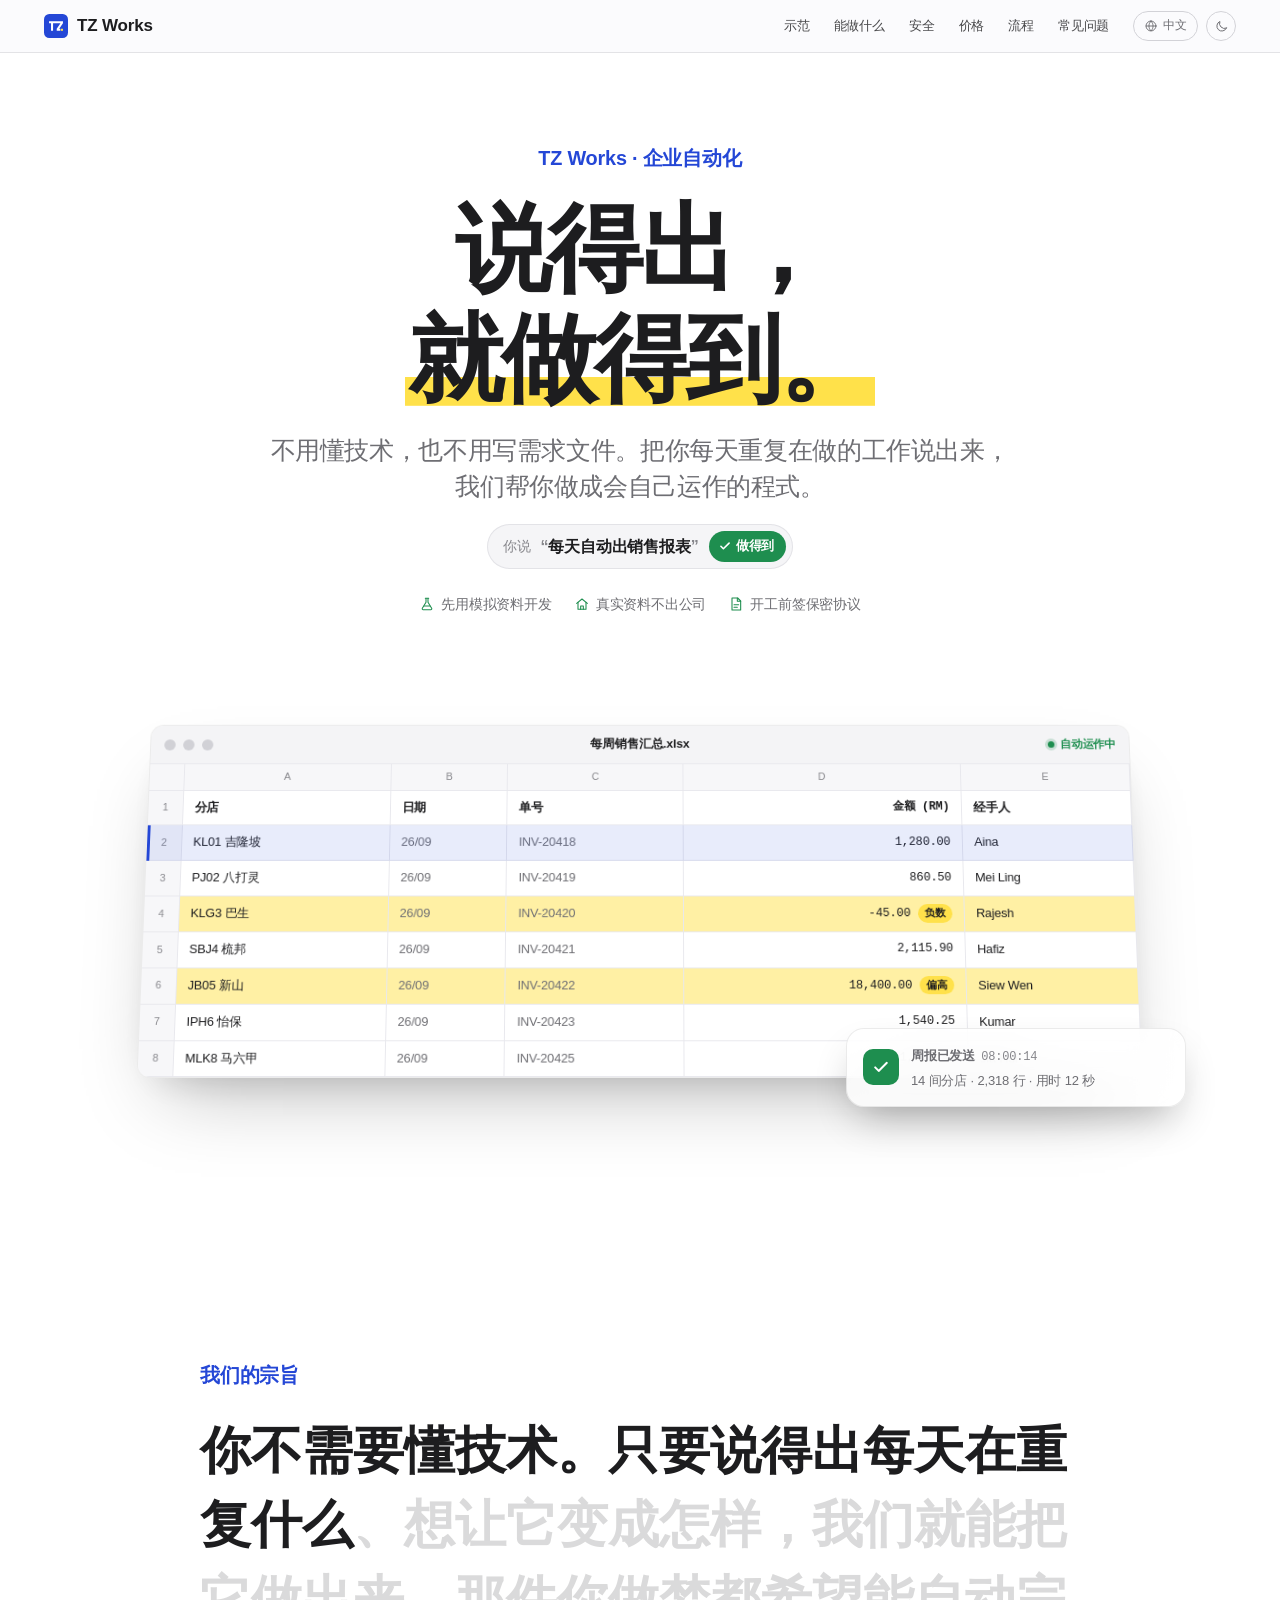
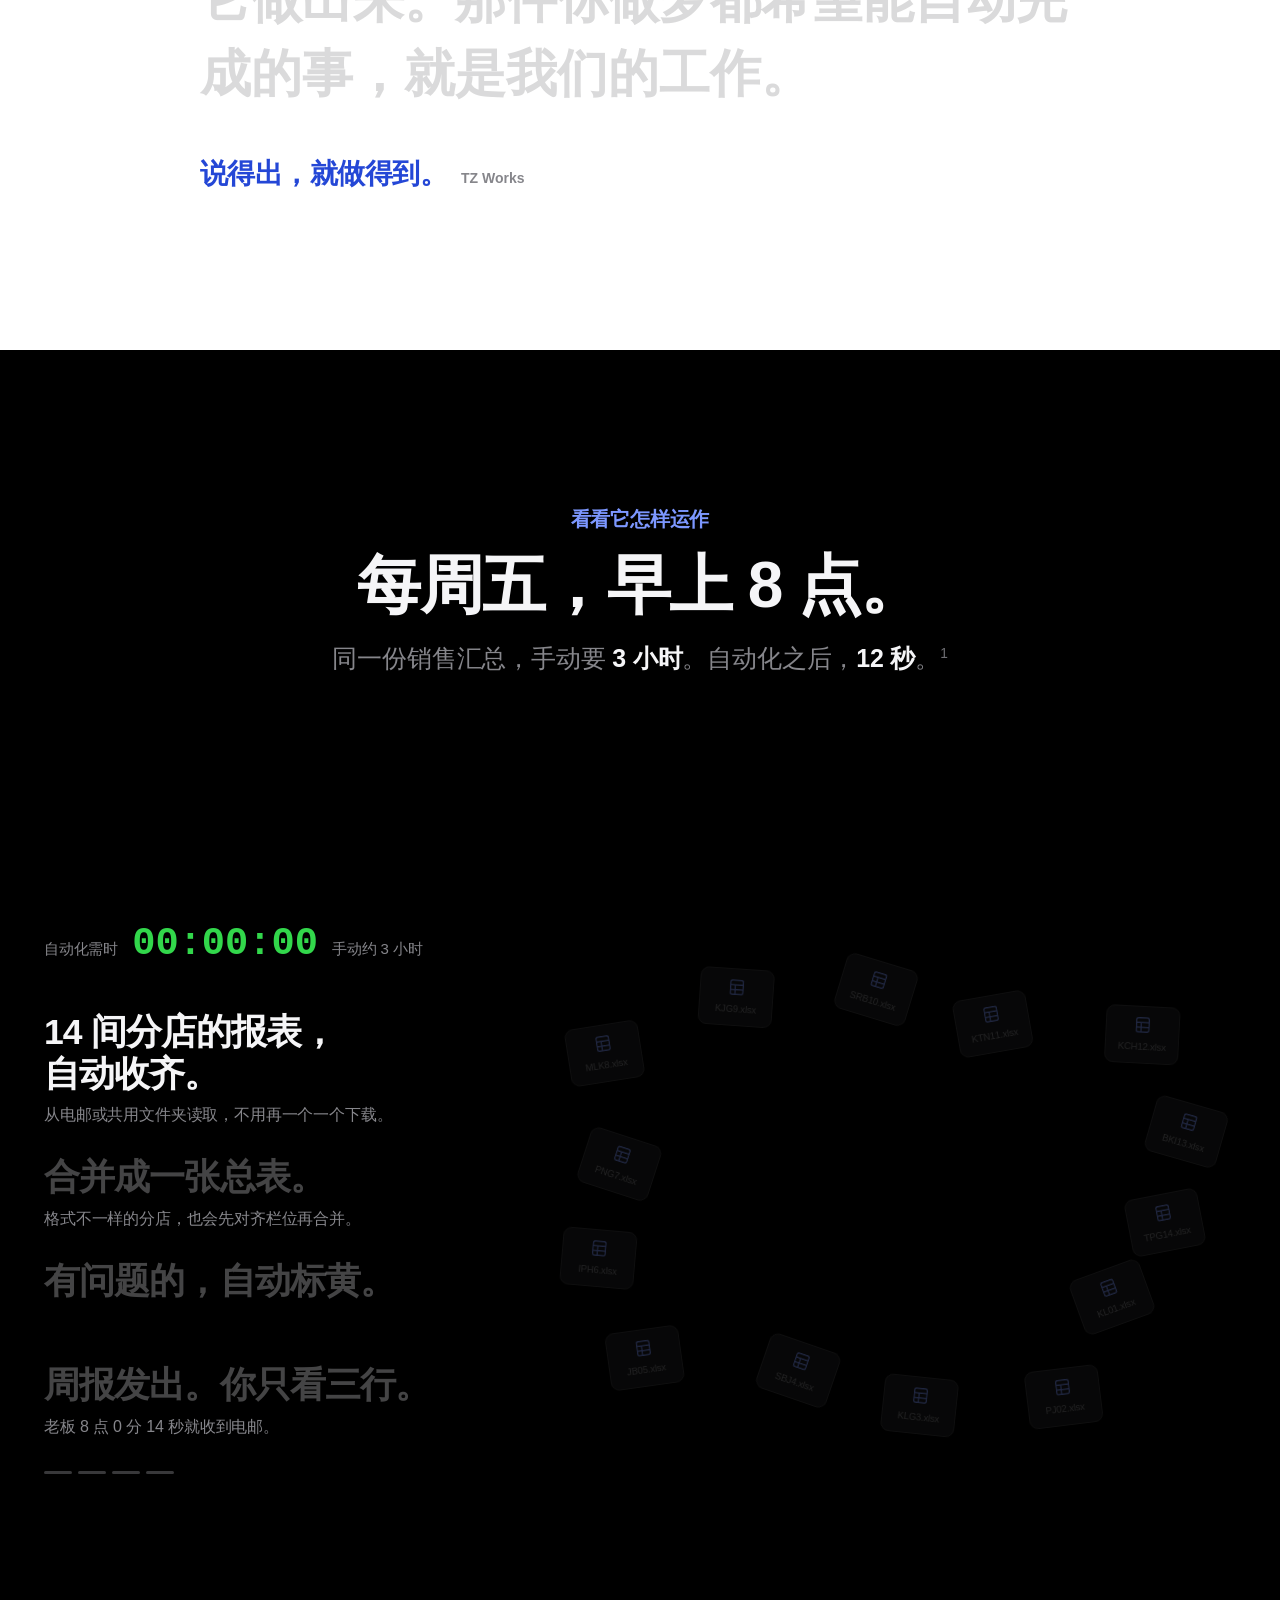
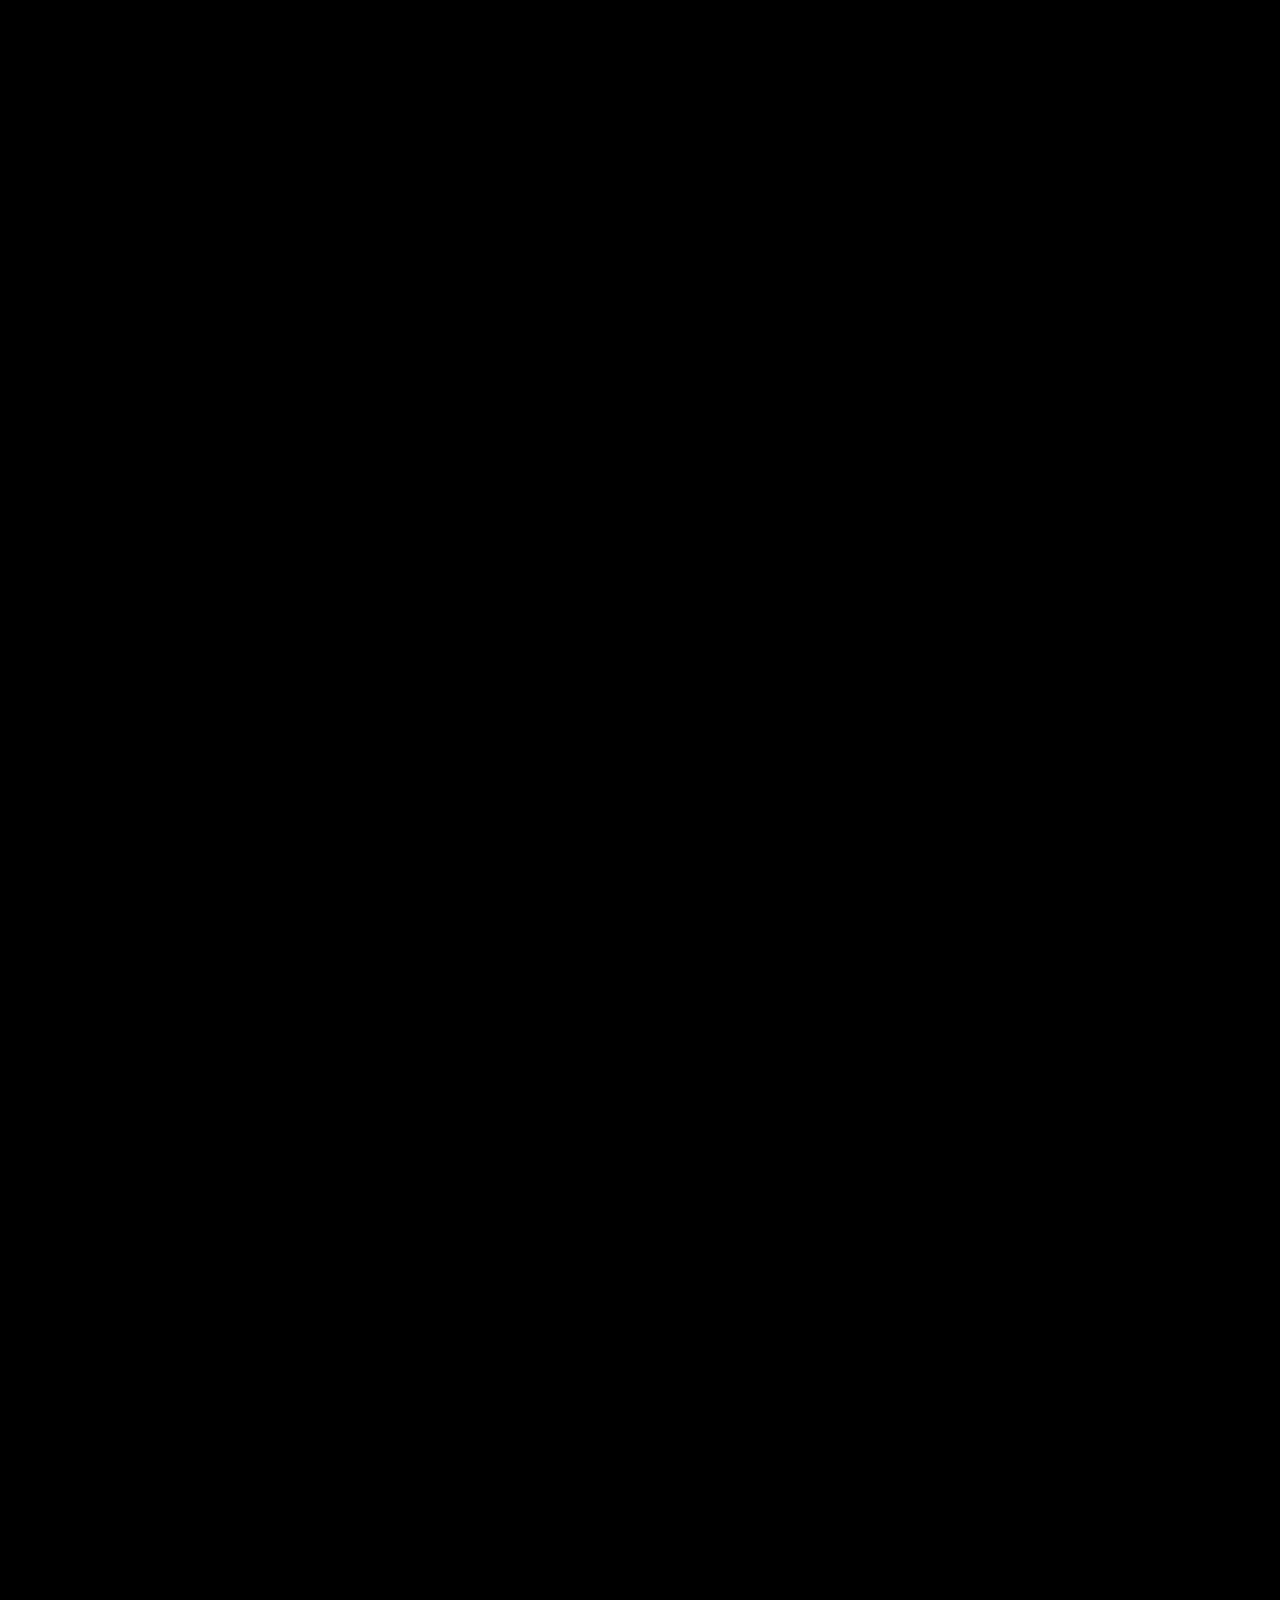
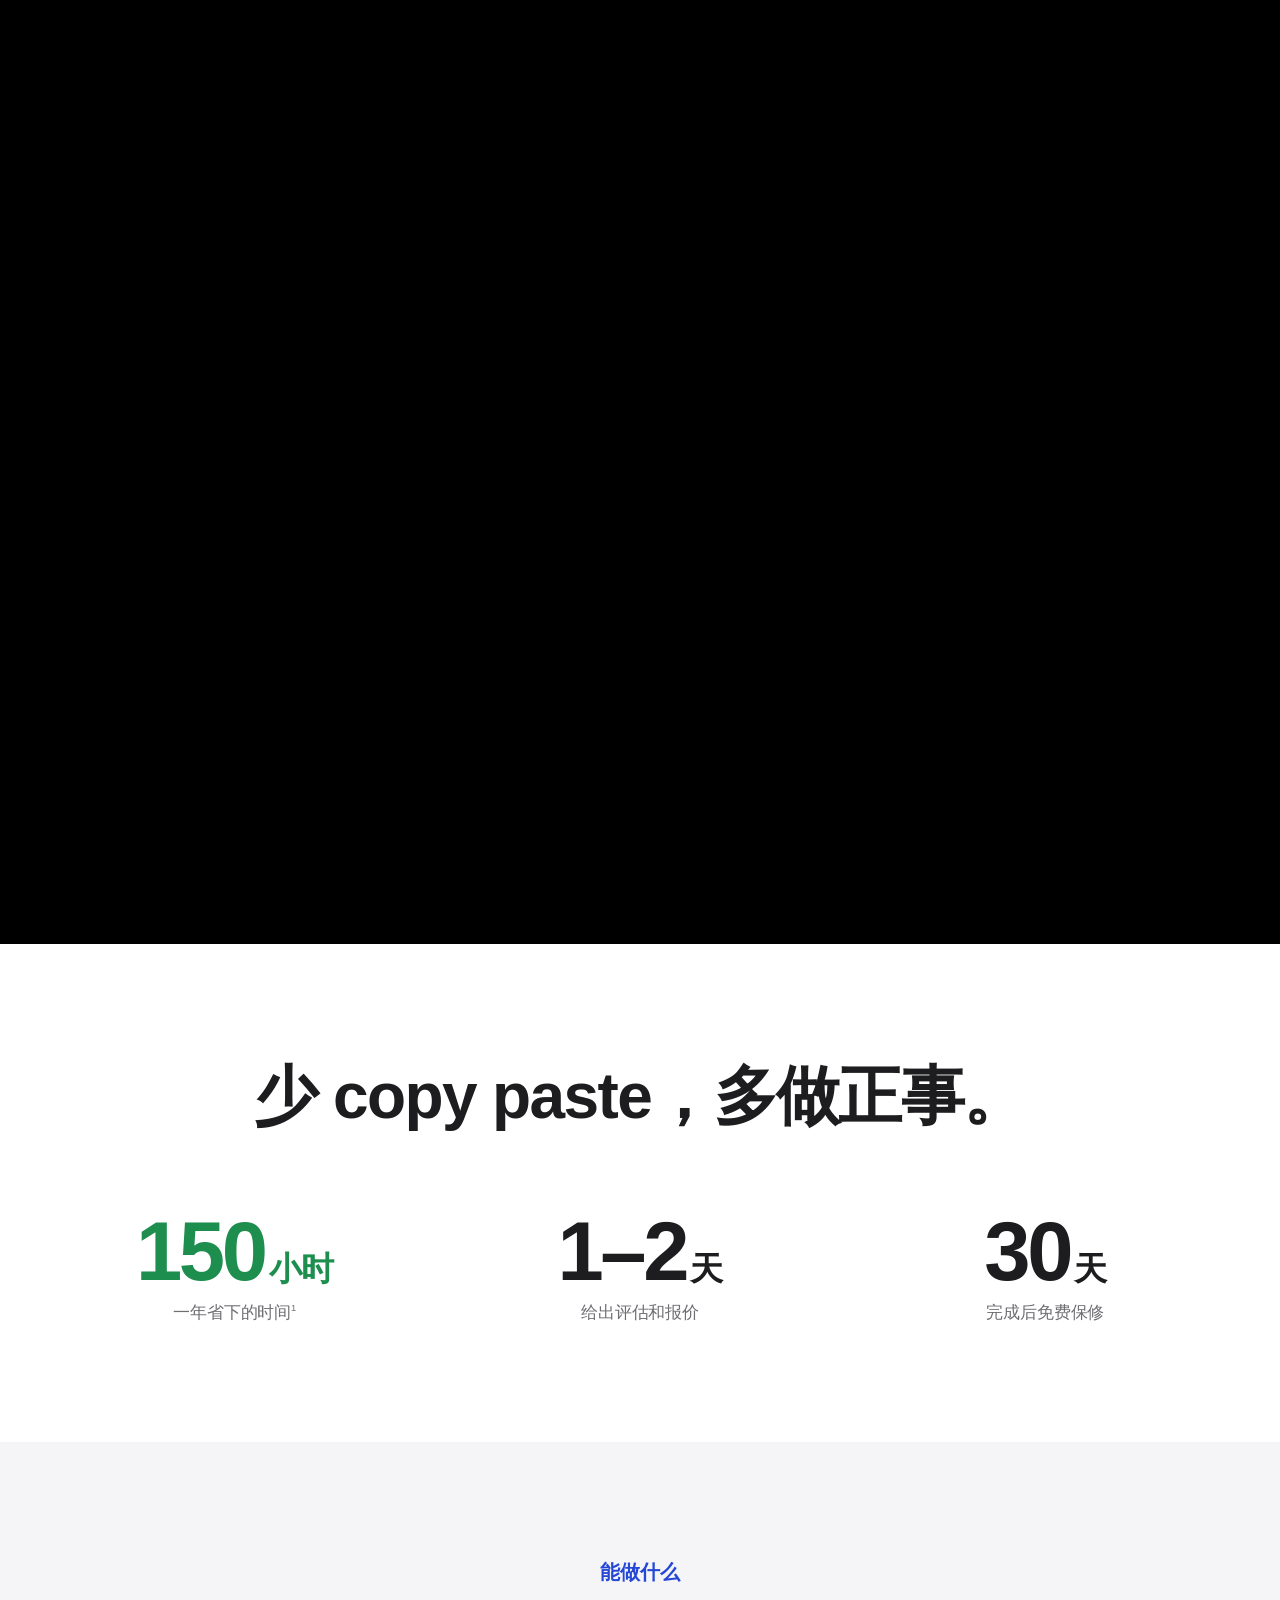
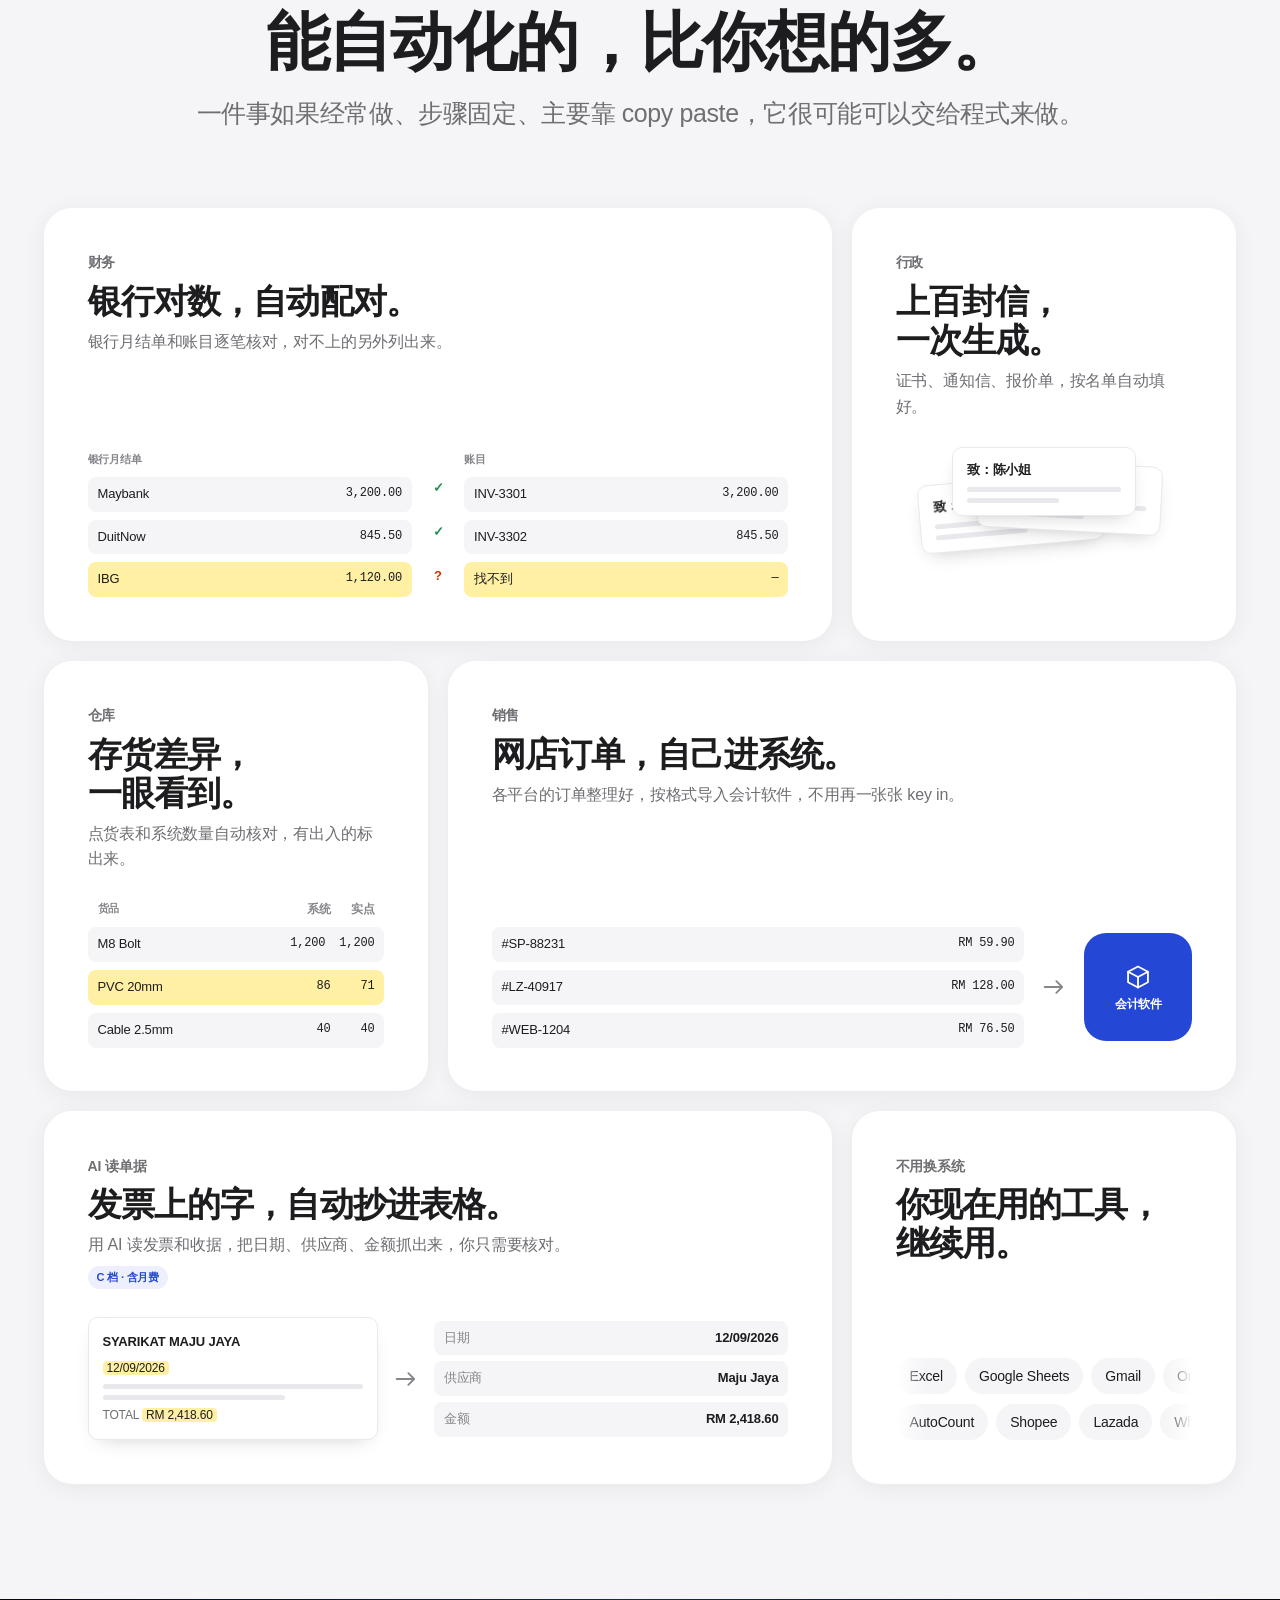
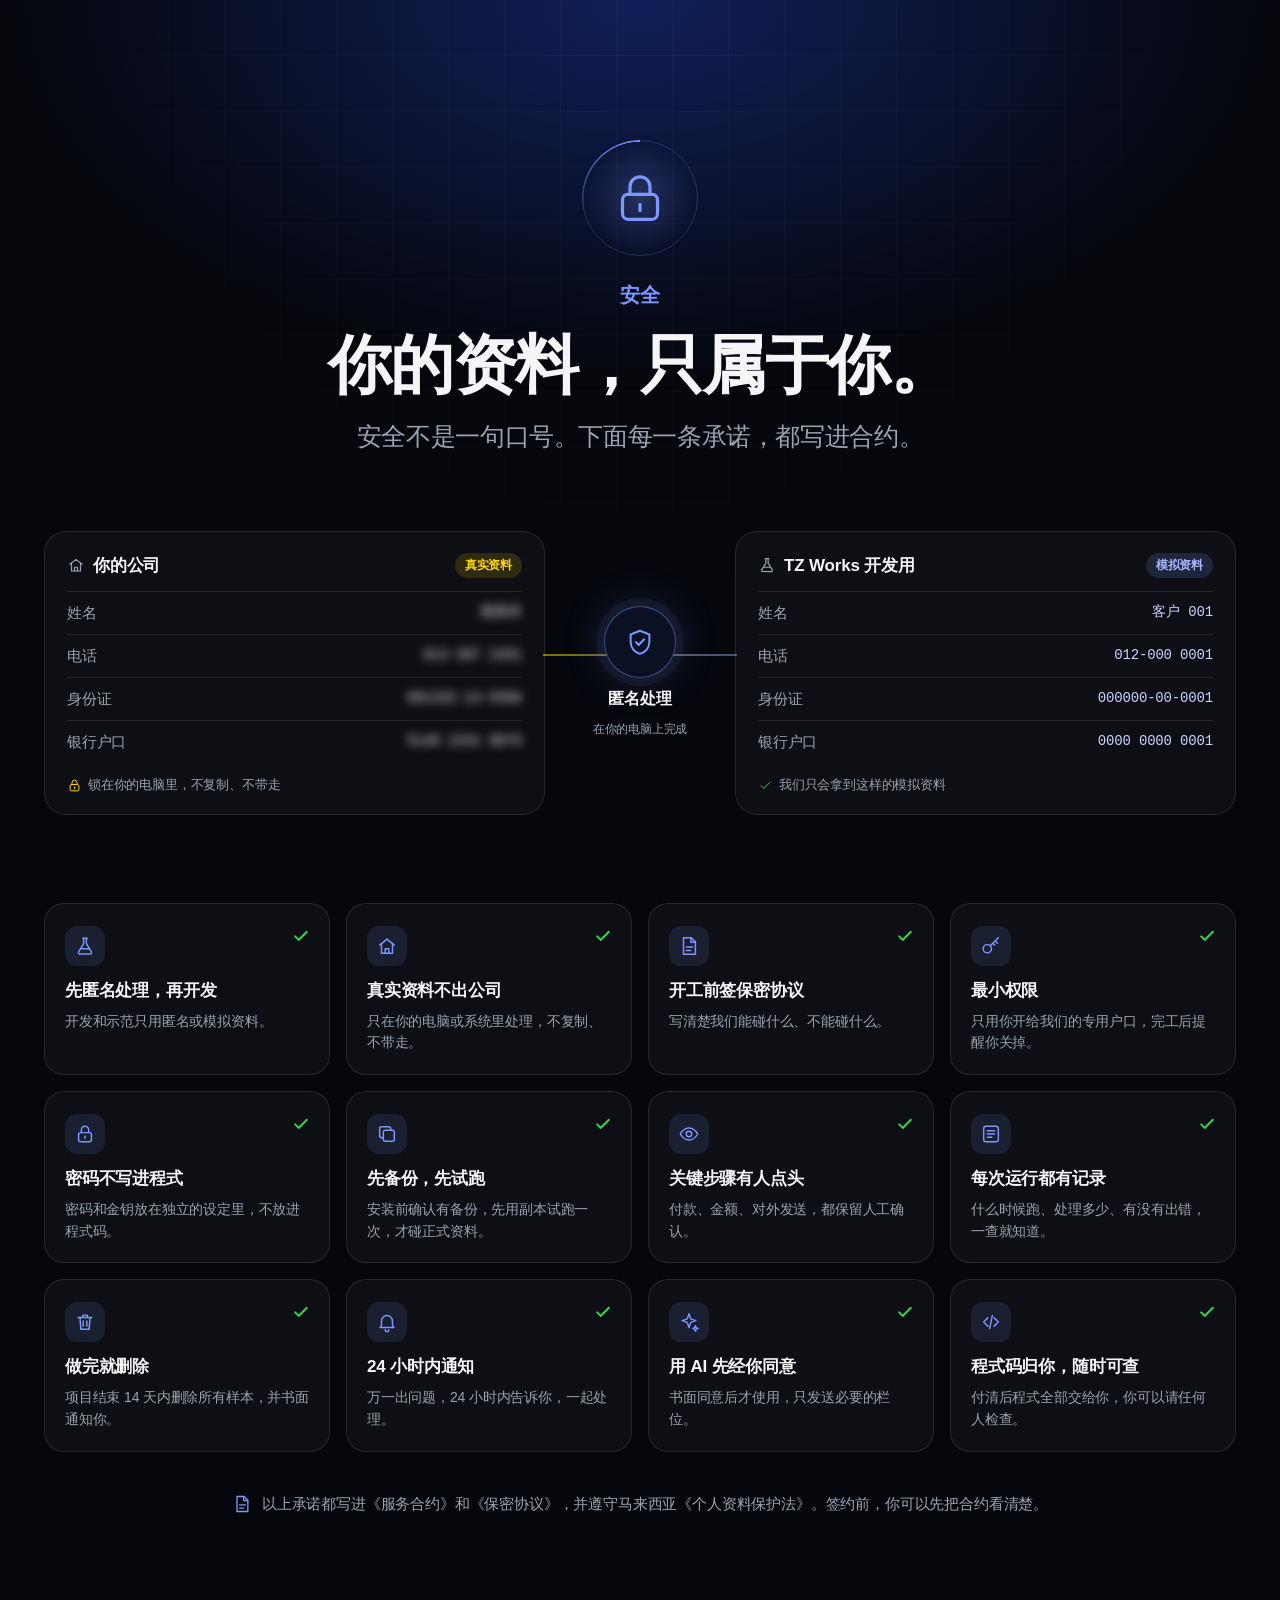
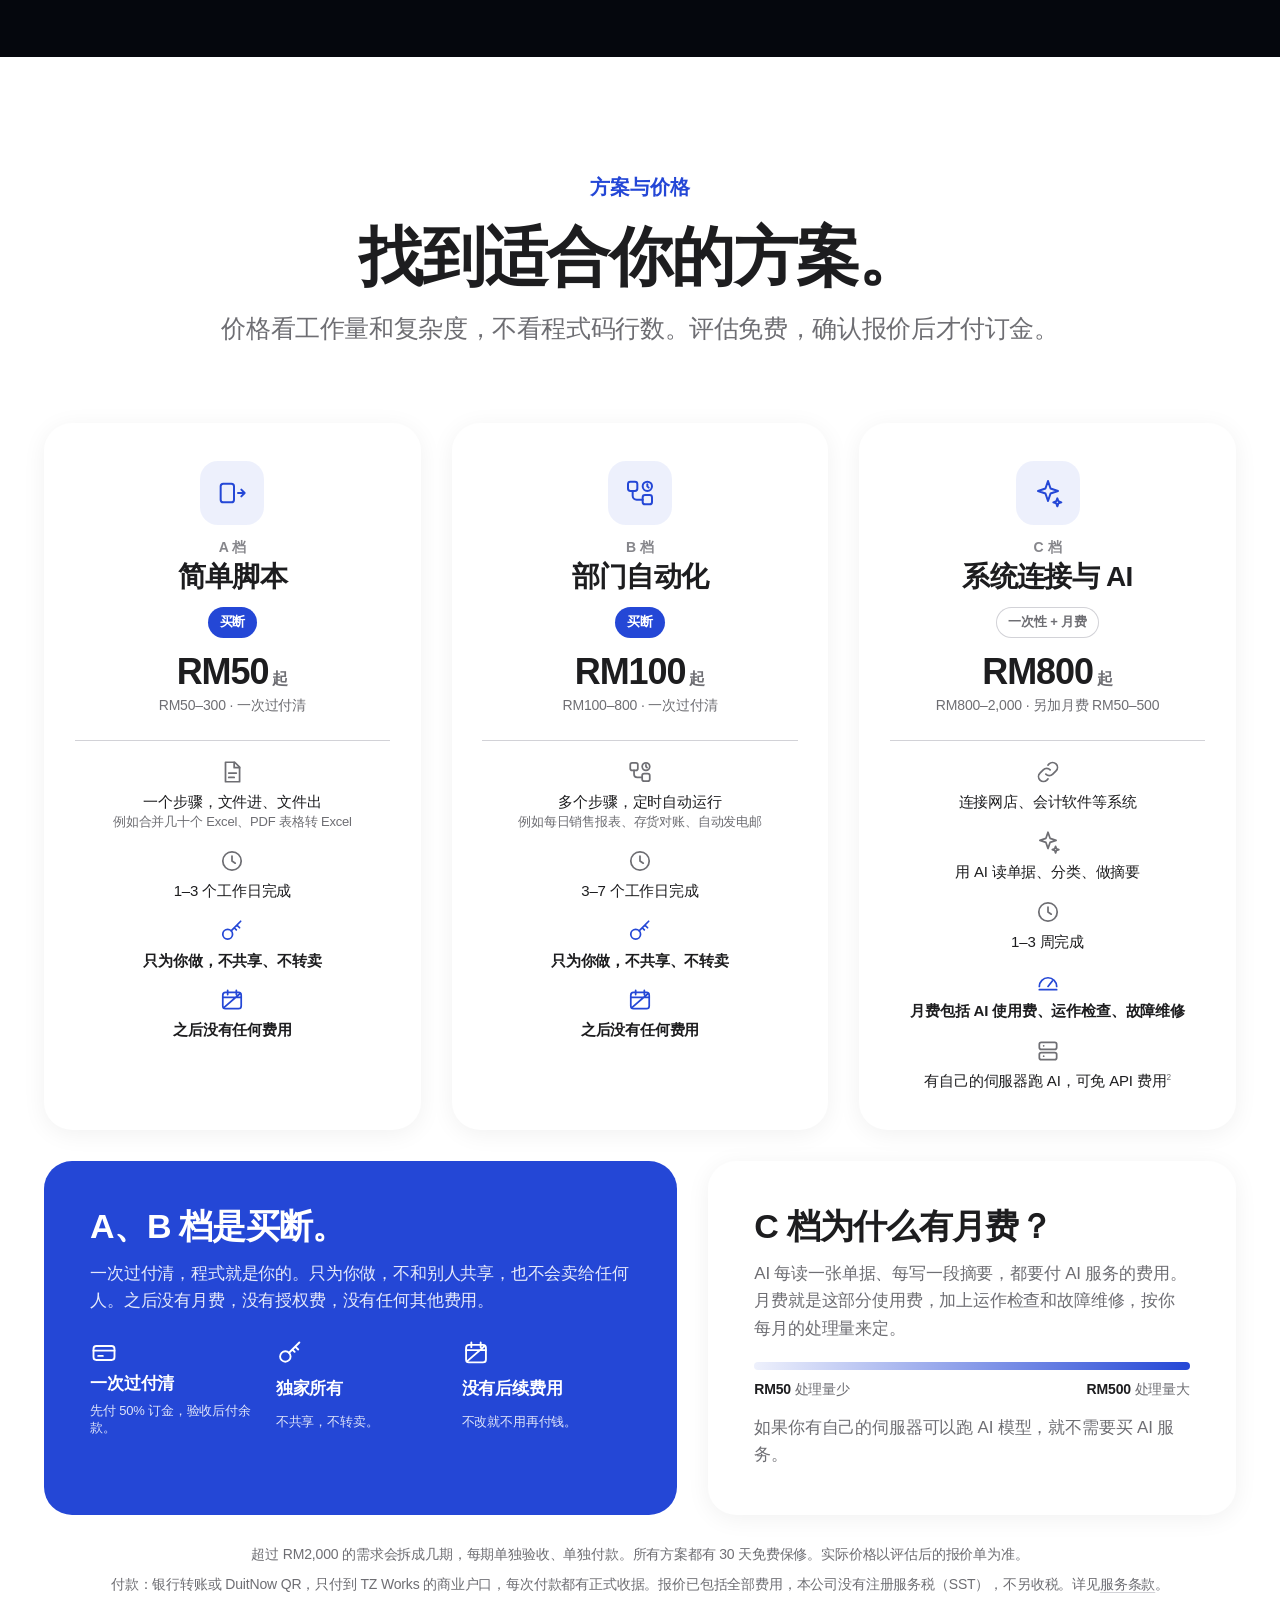
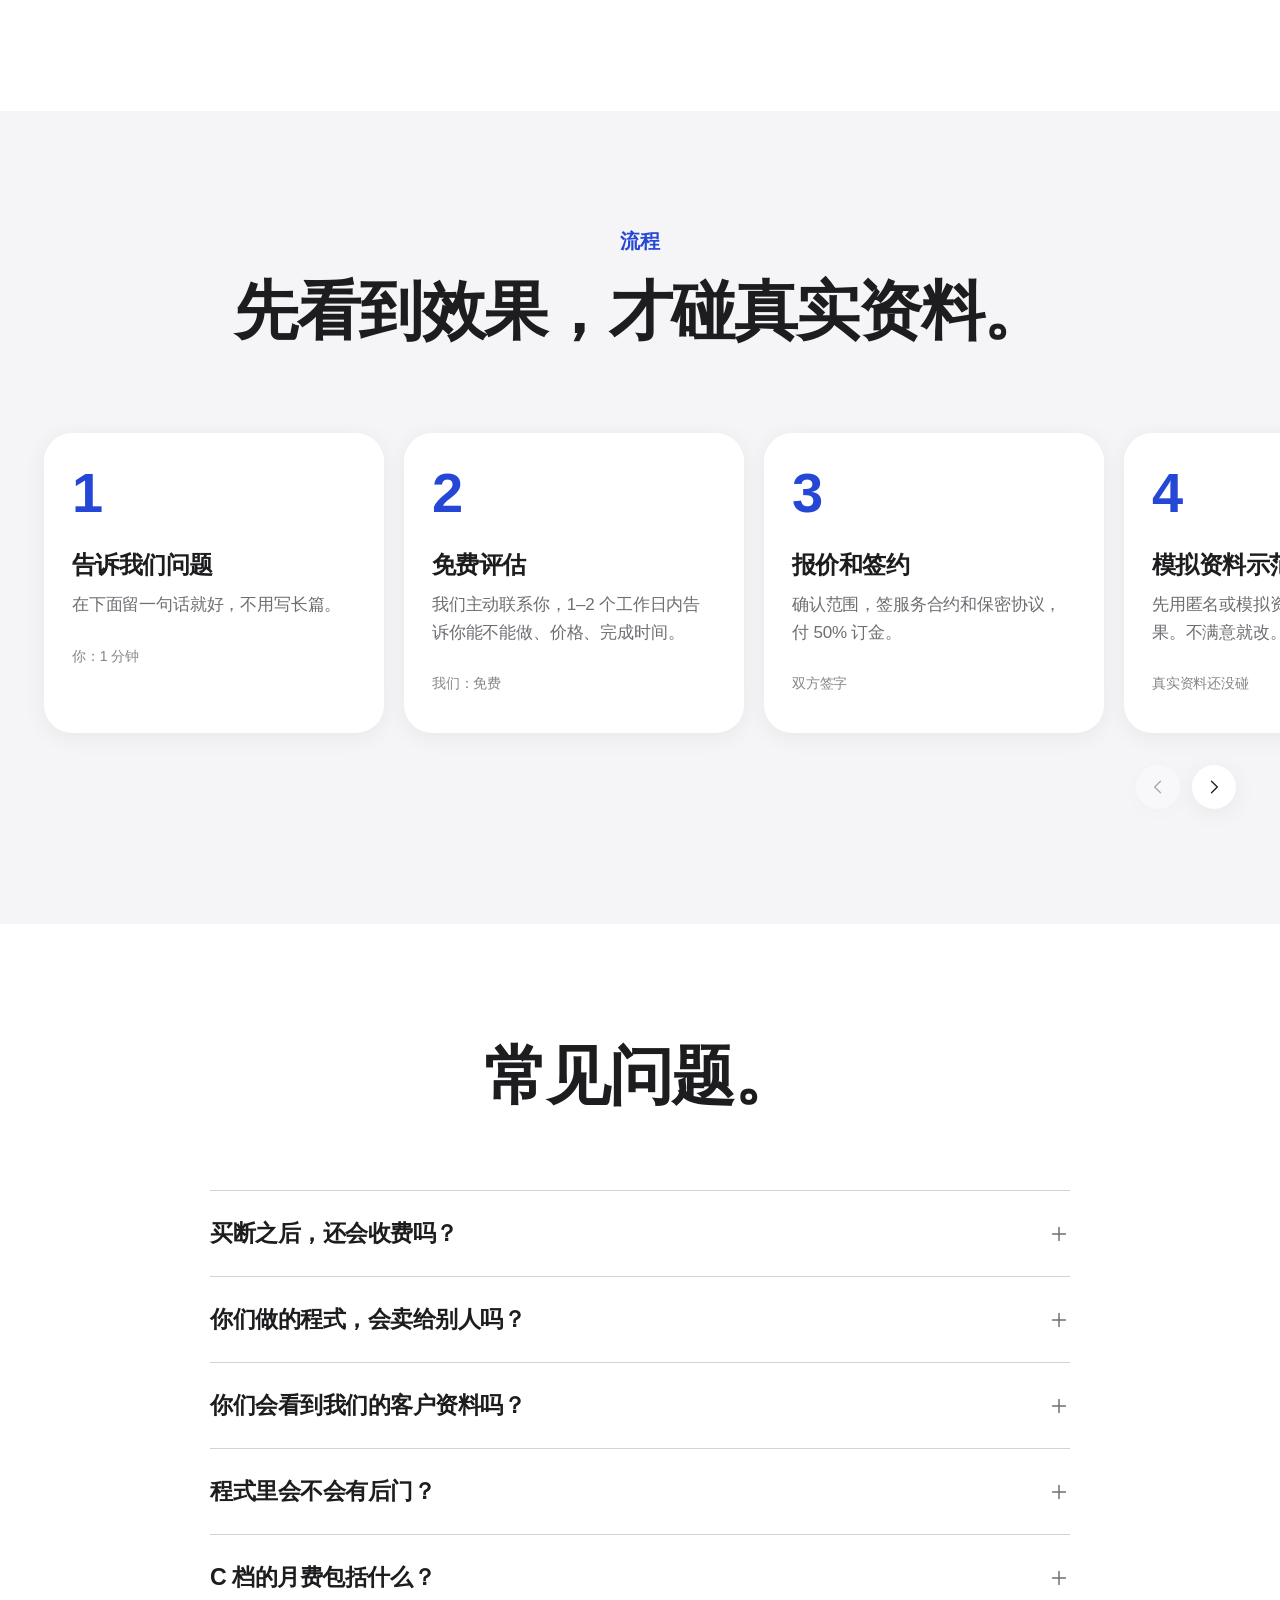
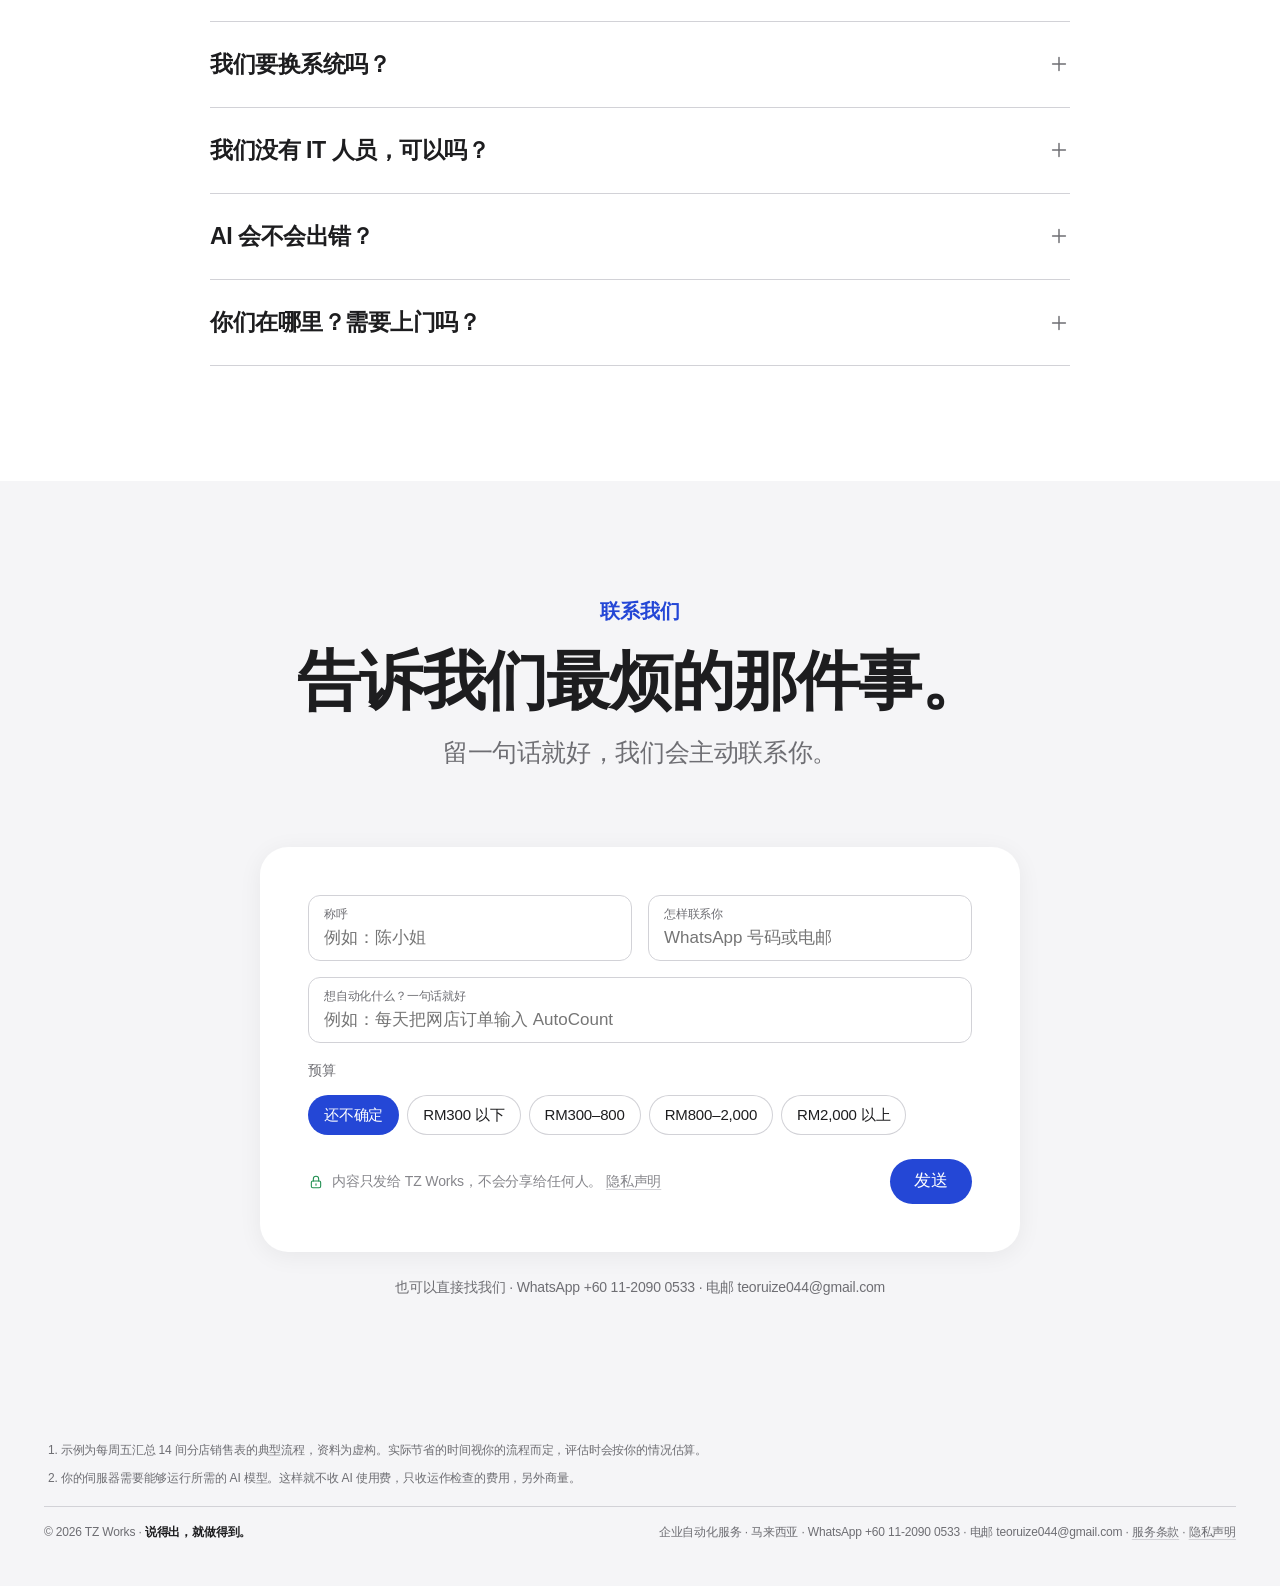
==== commit 481ddd55: "New TZ mark in the header and favicon" ====
--- a/index.html
+++ b/index.html
@@ -885,17 +885,7 @@
 <nav class="nav" aria-label="主导航" data-i18n-aria="nav_label">
   <div class="wrap">
     <span class="brand">
-      <svg viewBox="0 0 40 40" aria-hidden="true">
-        <rect x="3" y="3" width="32" height="32" rx="6" fill="var(--accent)"/>
-        <g fill="var(--accent-ink)">
-          <rect x="8" y="11" width="9.5" height="3.5"/>
-          <rect x="11" y="11" width="3.5" height="17"/>
-          <rect x="20" y="11" width="9.5" height="3.5"/>
-          <polygon points="26,14.5 29.5,14.5 23.5,24.5 20,24.5"/>
-          <rect x="20" y="24.5" width="9.5" height="3.5"/>
-        </g>
-        <rect x="30.5" y="30.5" width="8" height="8" rx="1" fill="var(--flag)" stroke="var(--bg)" stroke-width="1.5"/>
-      </svg>
+      <!-- 标志开始 --><svg viewBox="0 0 100 100" aria-hidden="true"><rect width="100" height="100" rx="22" fill="var(--accent)"/><path d="M21 30H79V38.5H21ZM29.25 30H37.75V70H29.25ZM68.71 38.3H79L63.29 61.7H53ZM53 61.5H67.9V70H53Z" fill="var(--accent-ink)"/><rect x="70.5" y="61.5" width="8.5" height="8.5" fill="var(--flag)"/></svg><!-- 标志结束 -->
       TZ Works
     </span>
     <div class="nav-links">
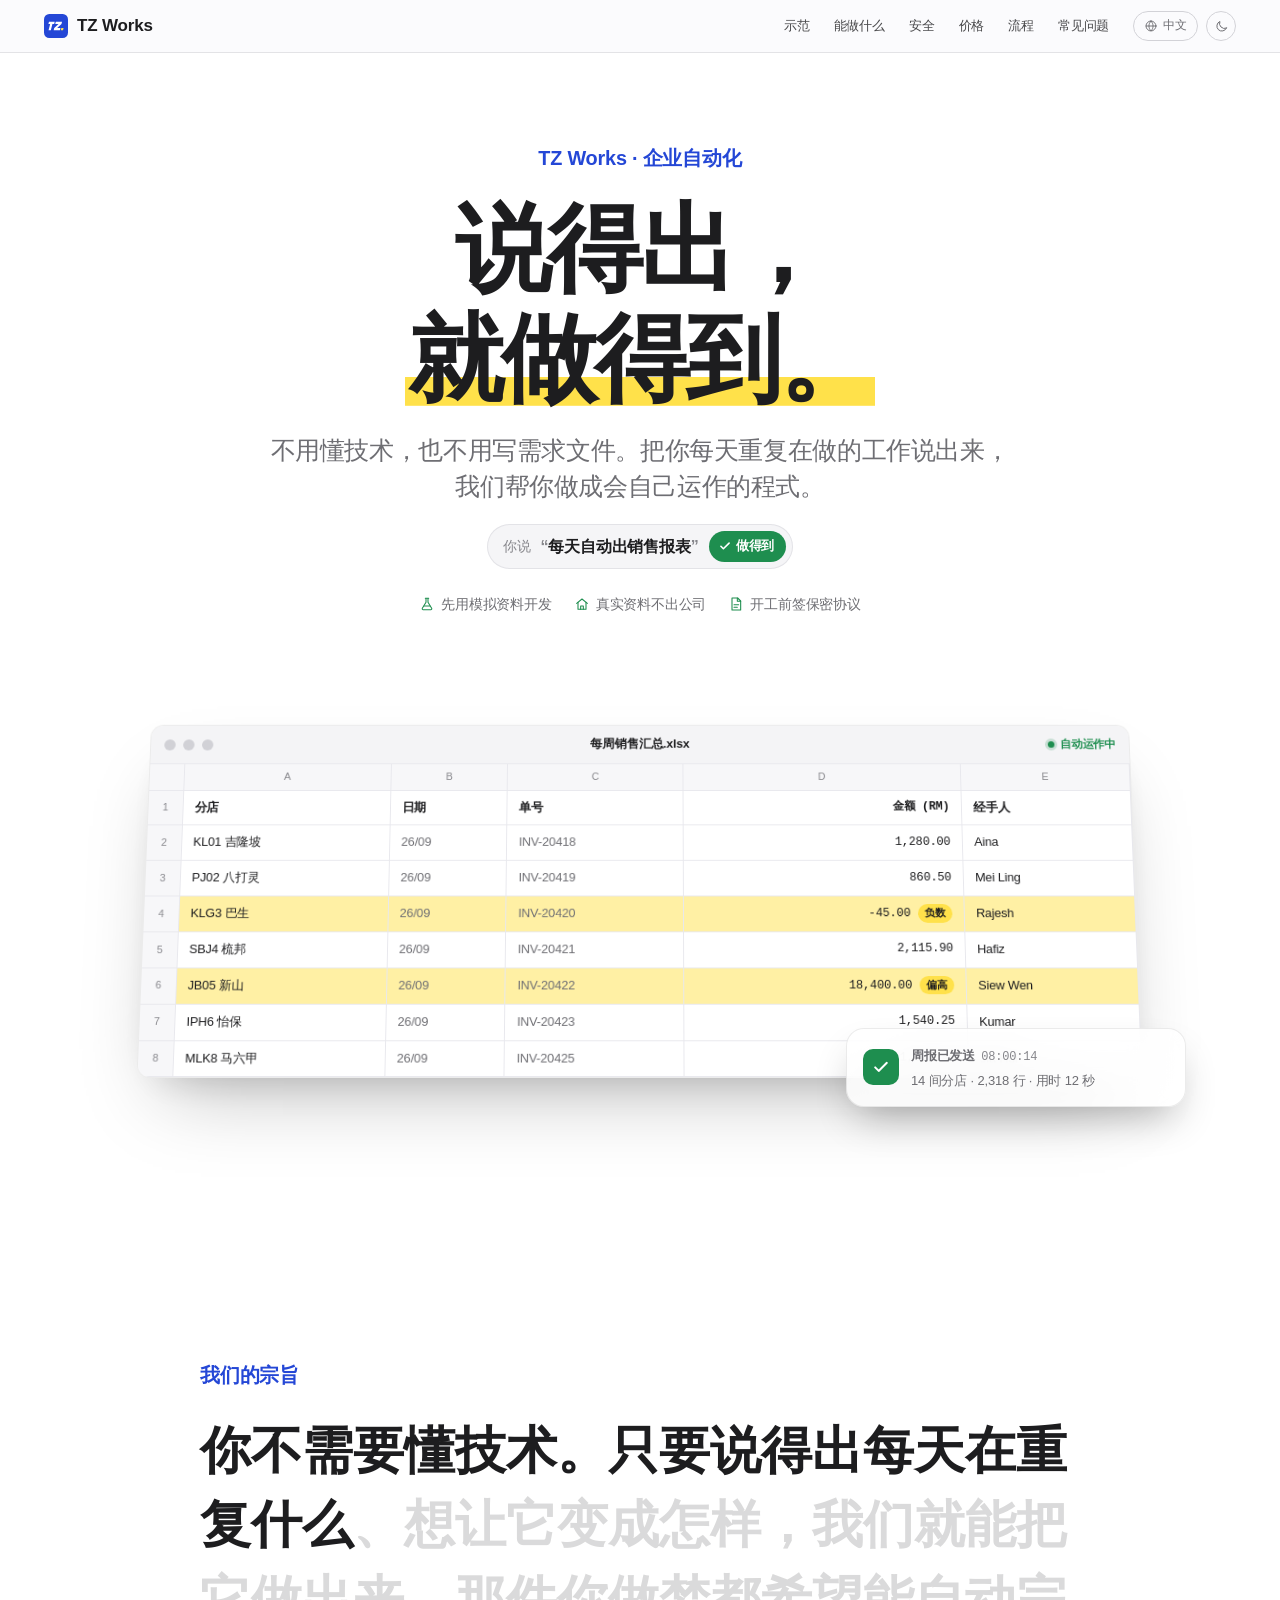
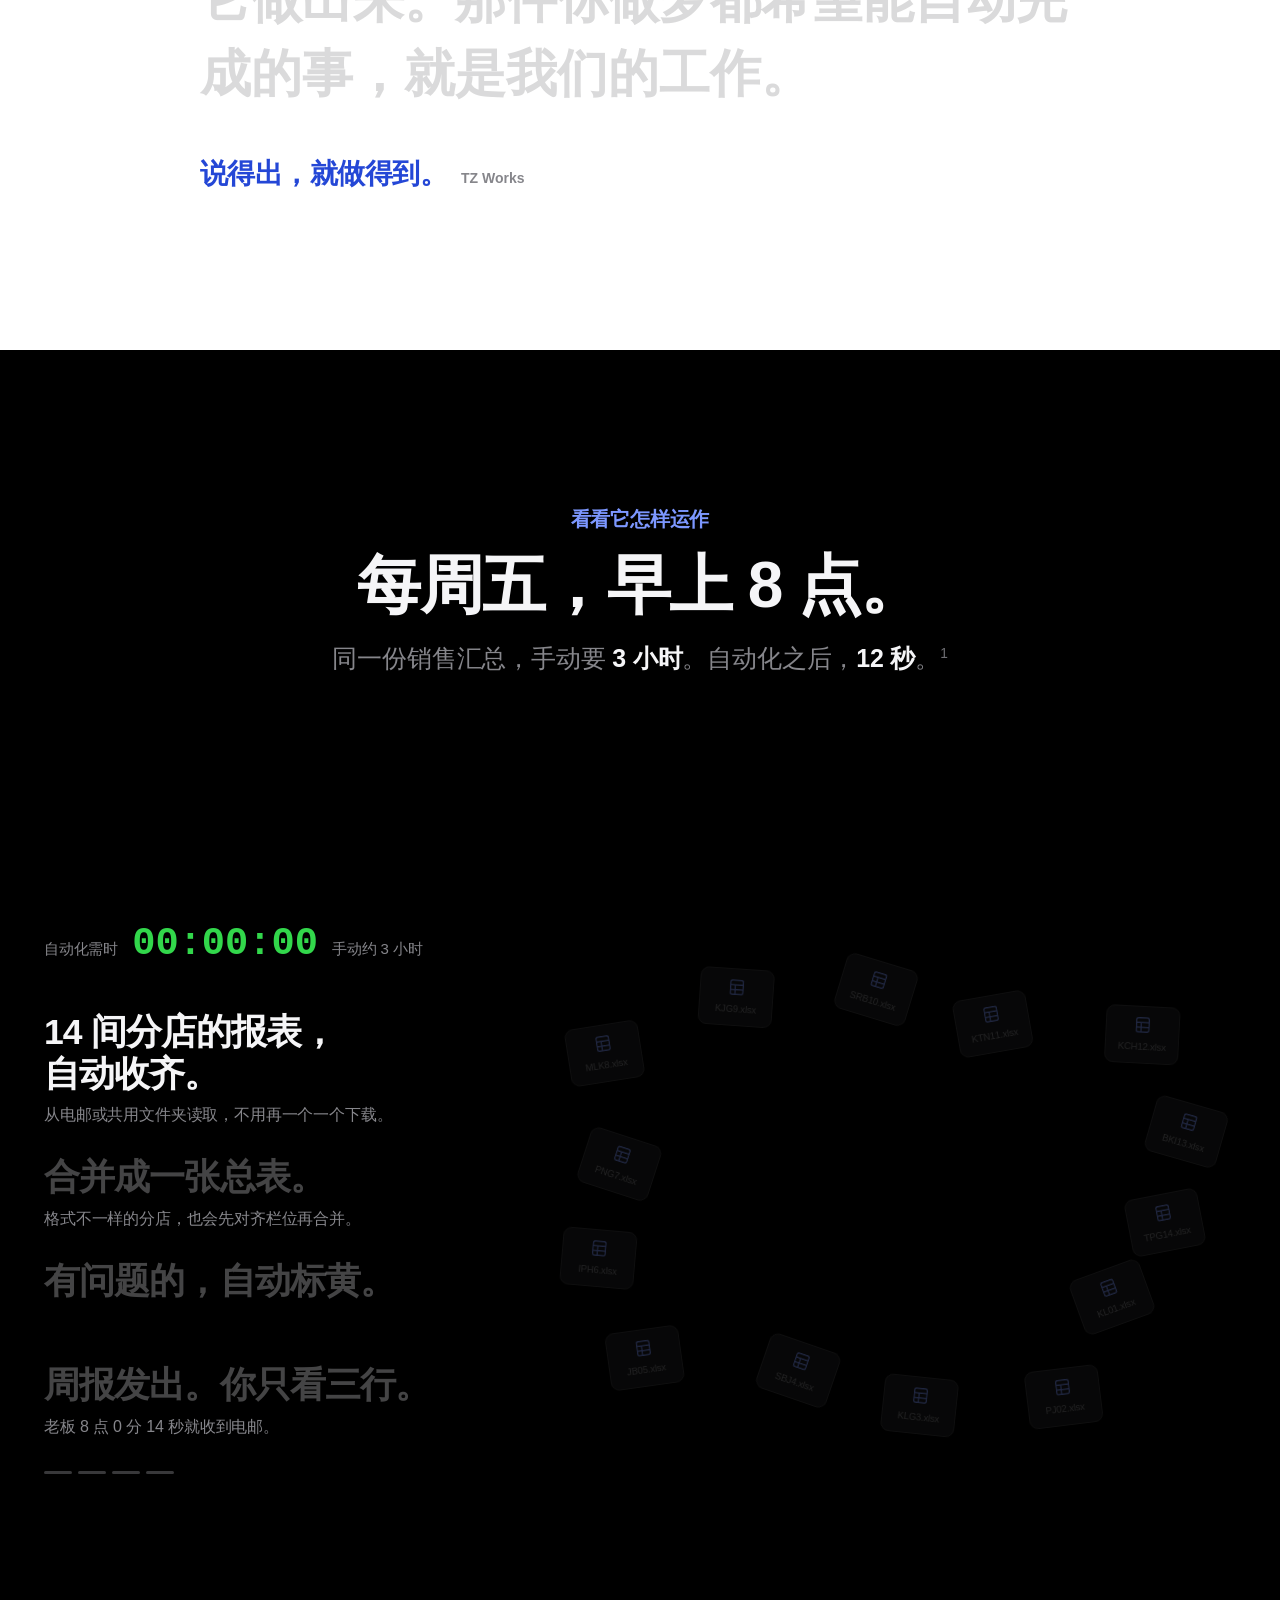
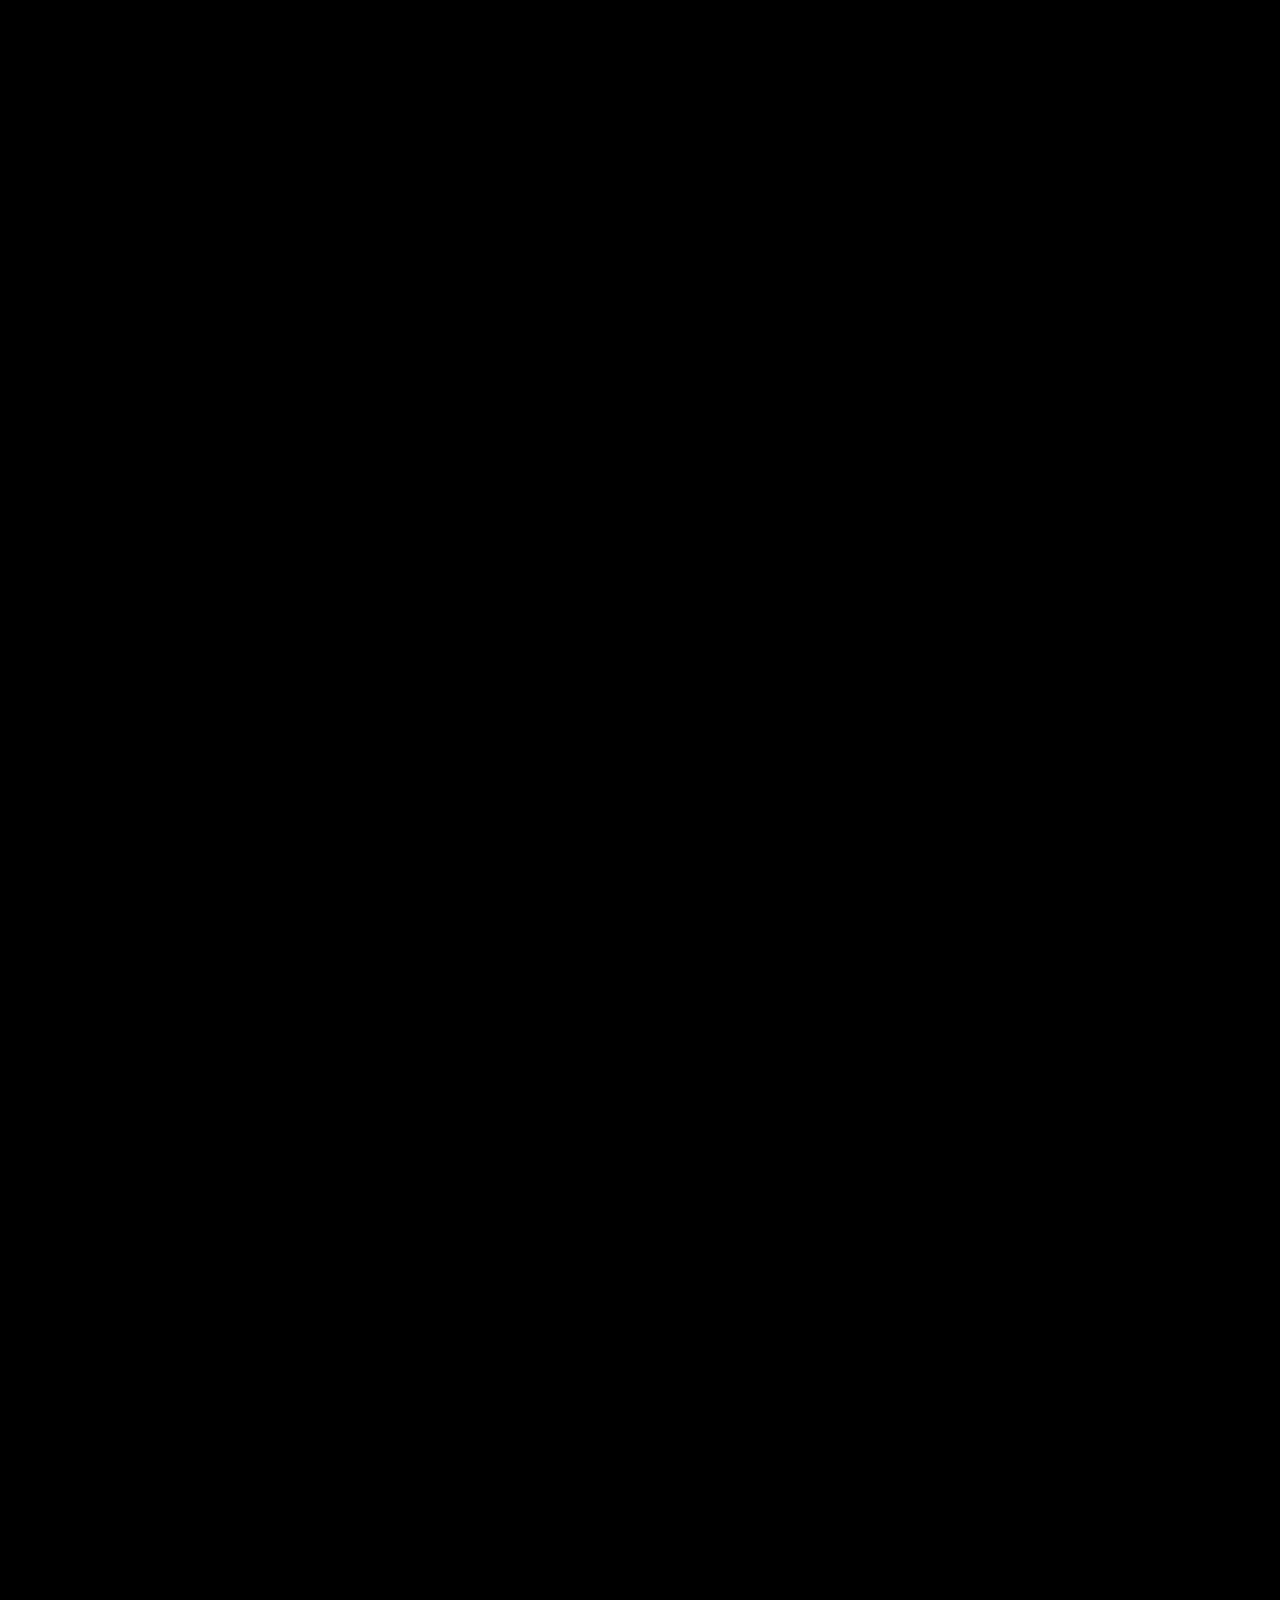
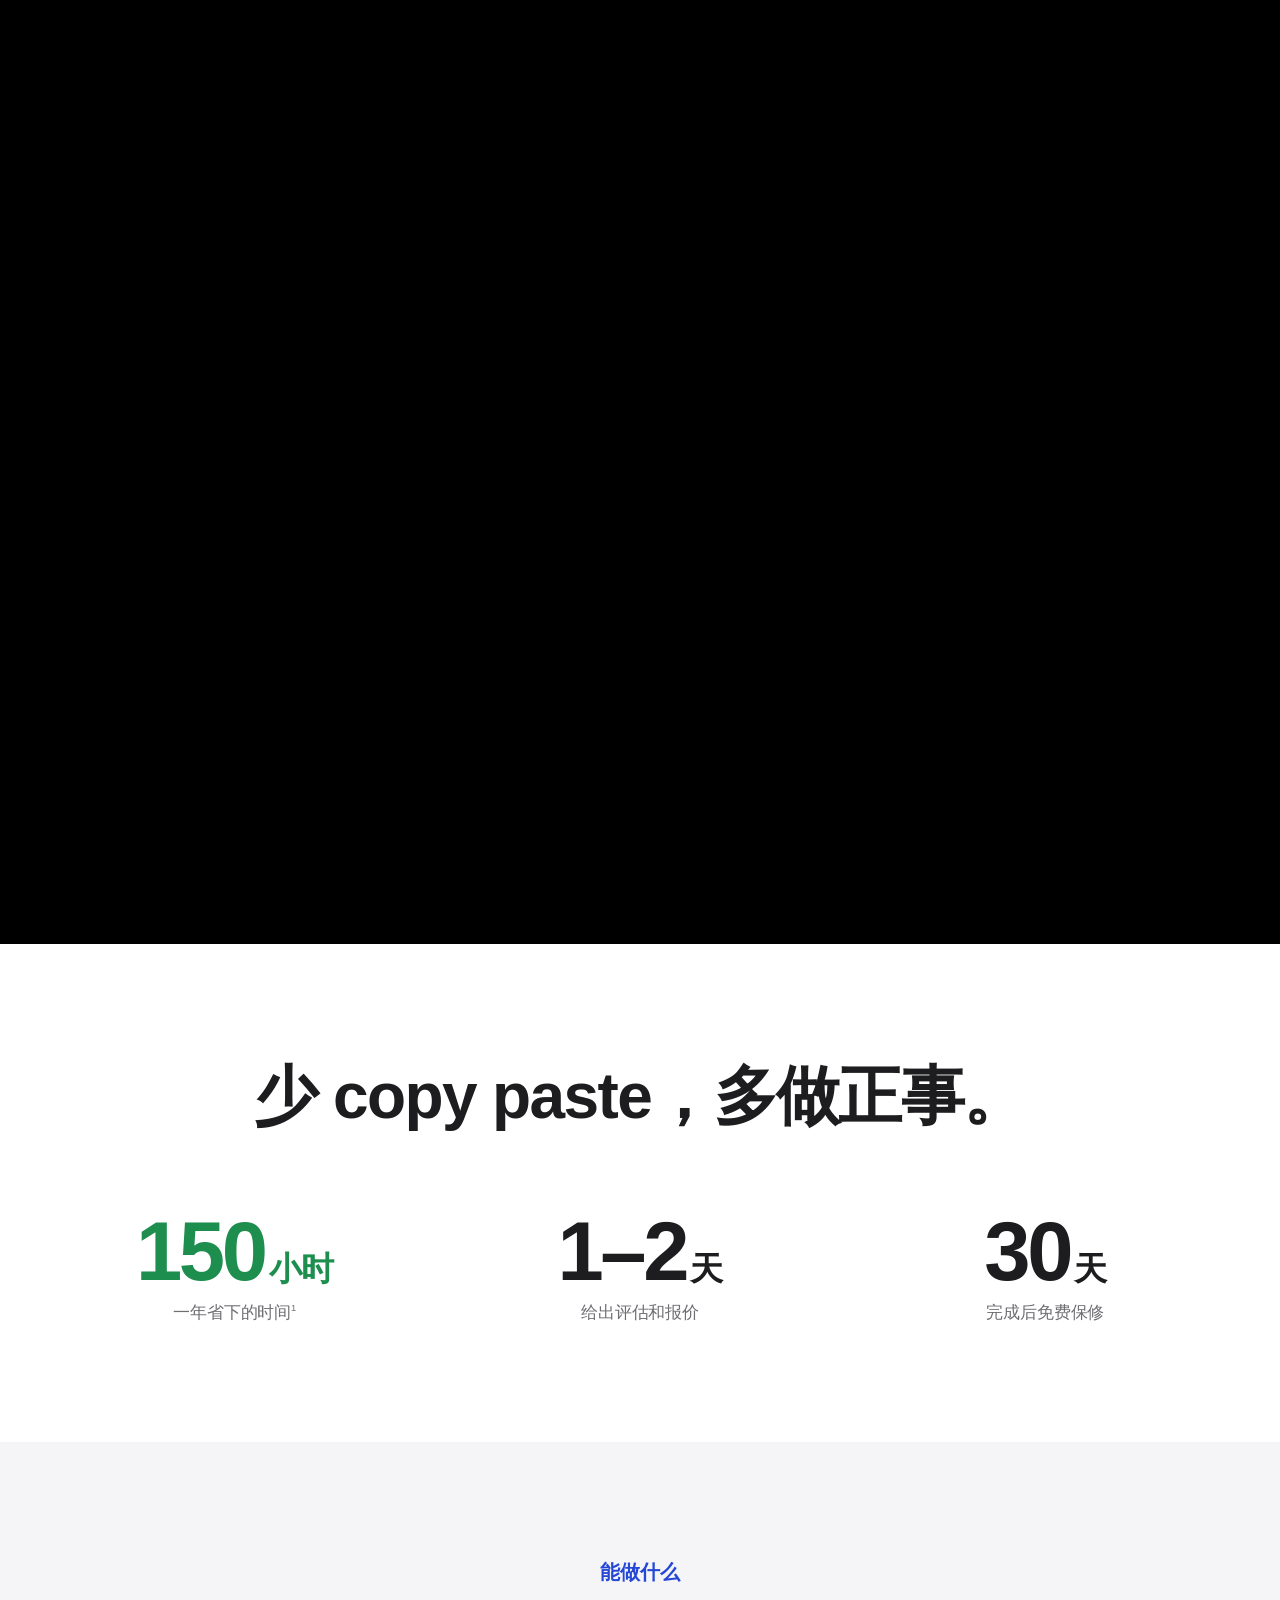
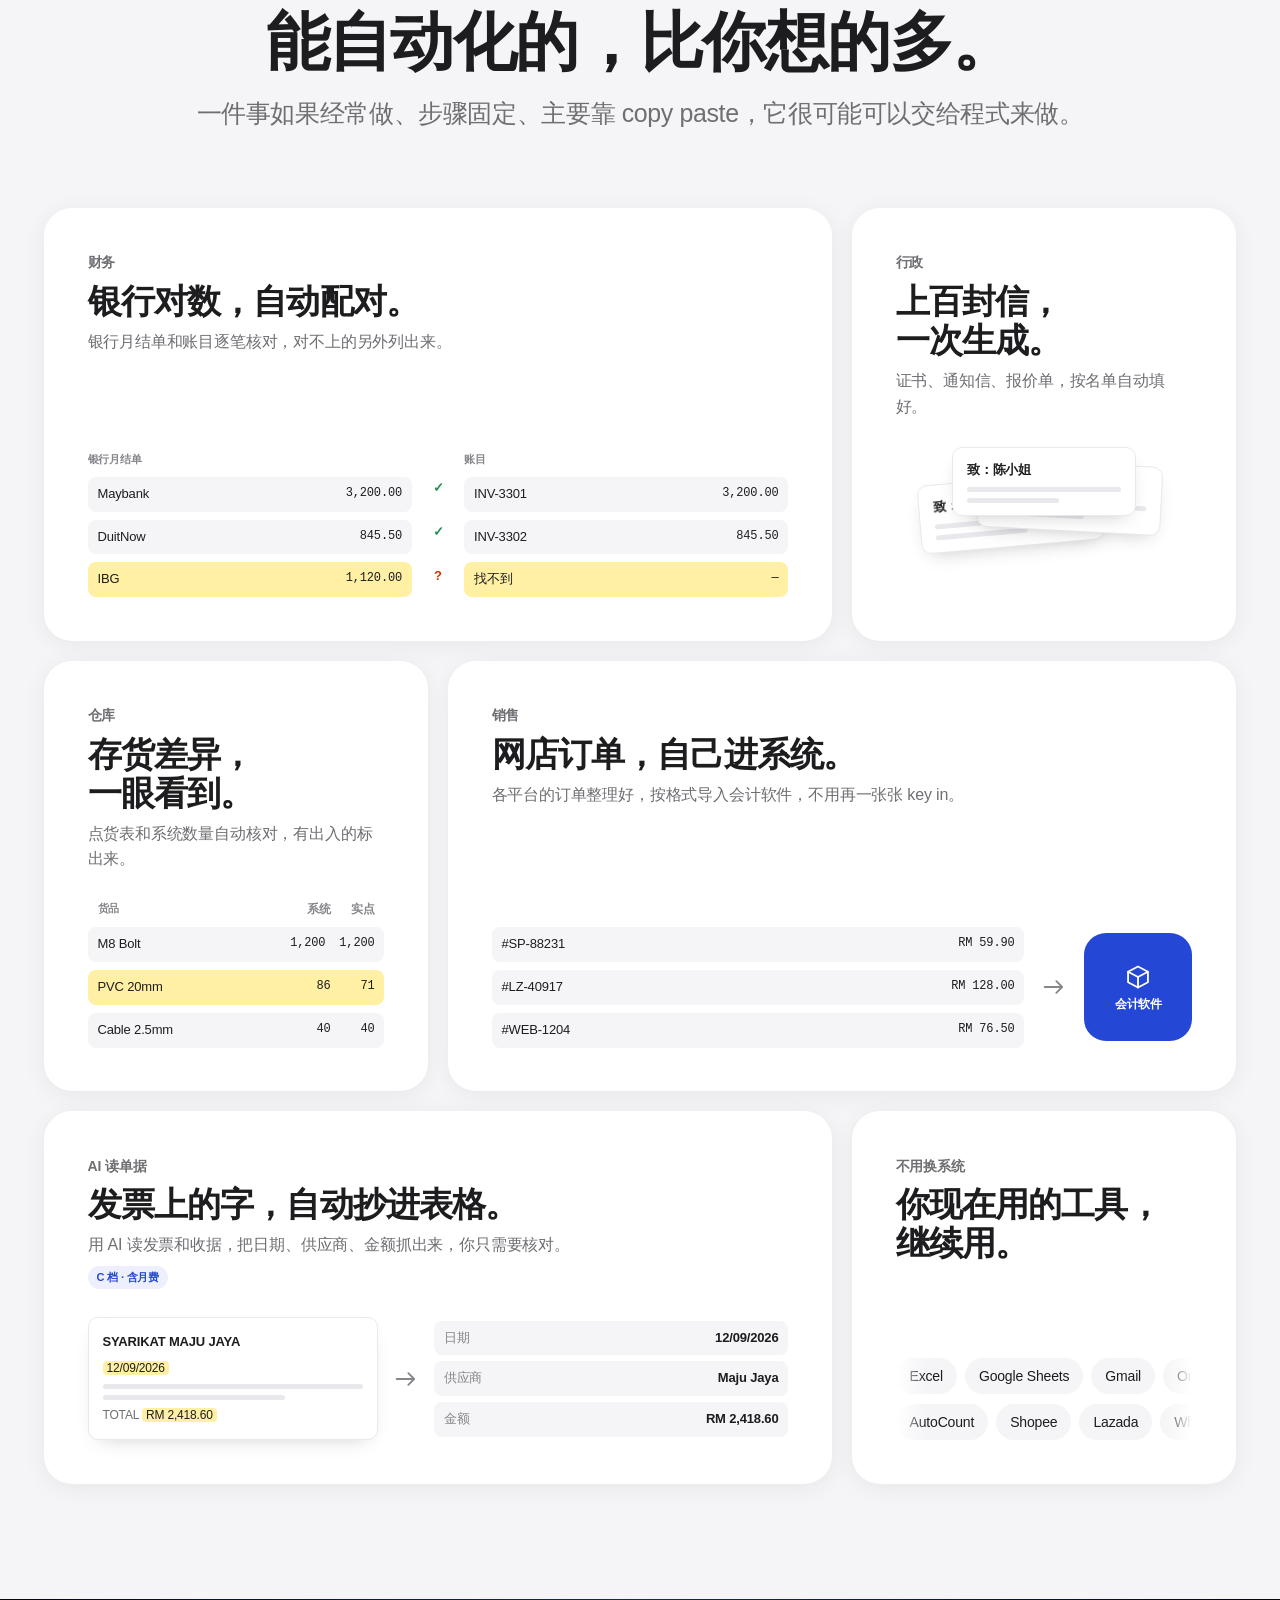
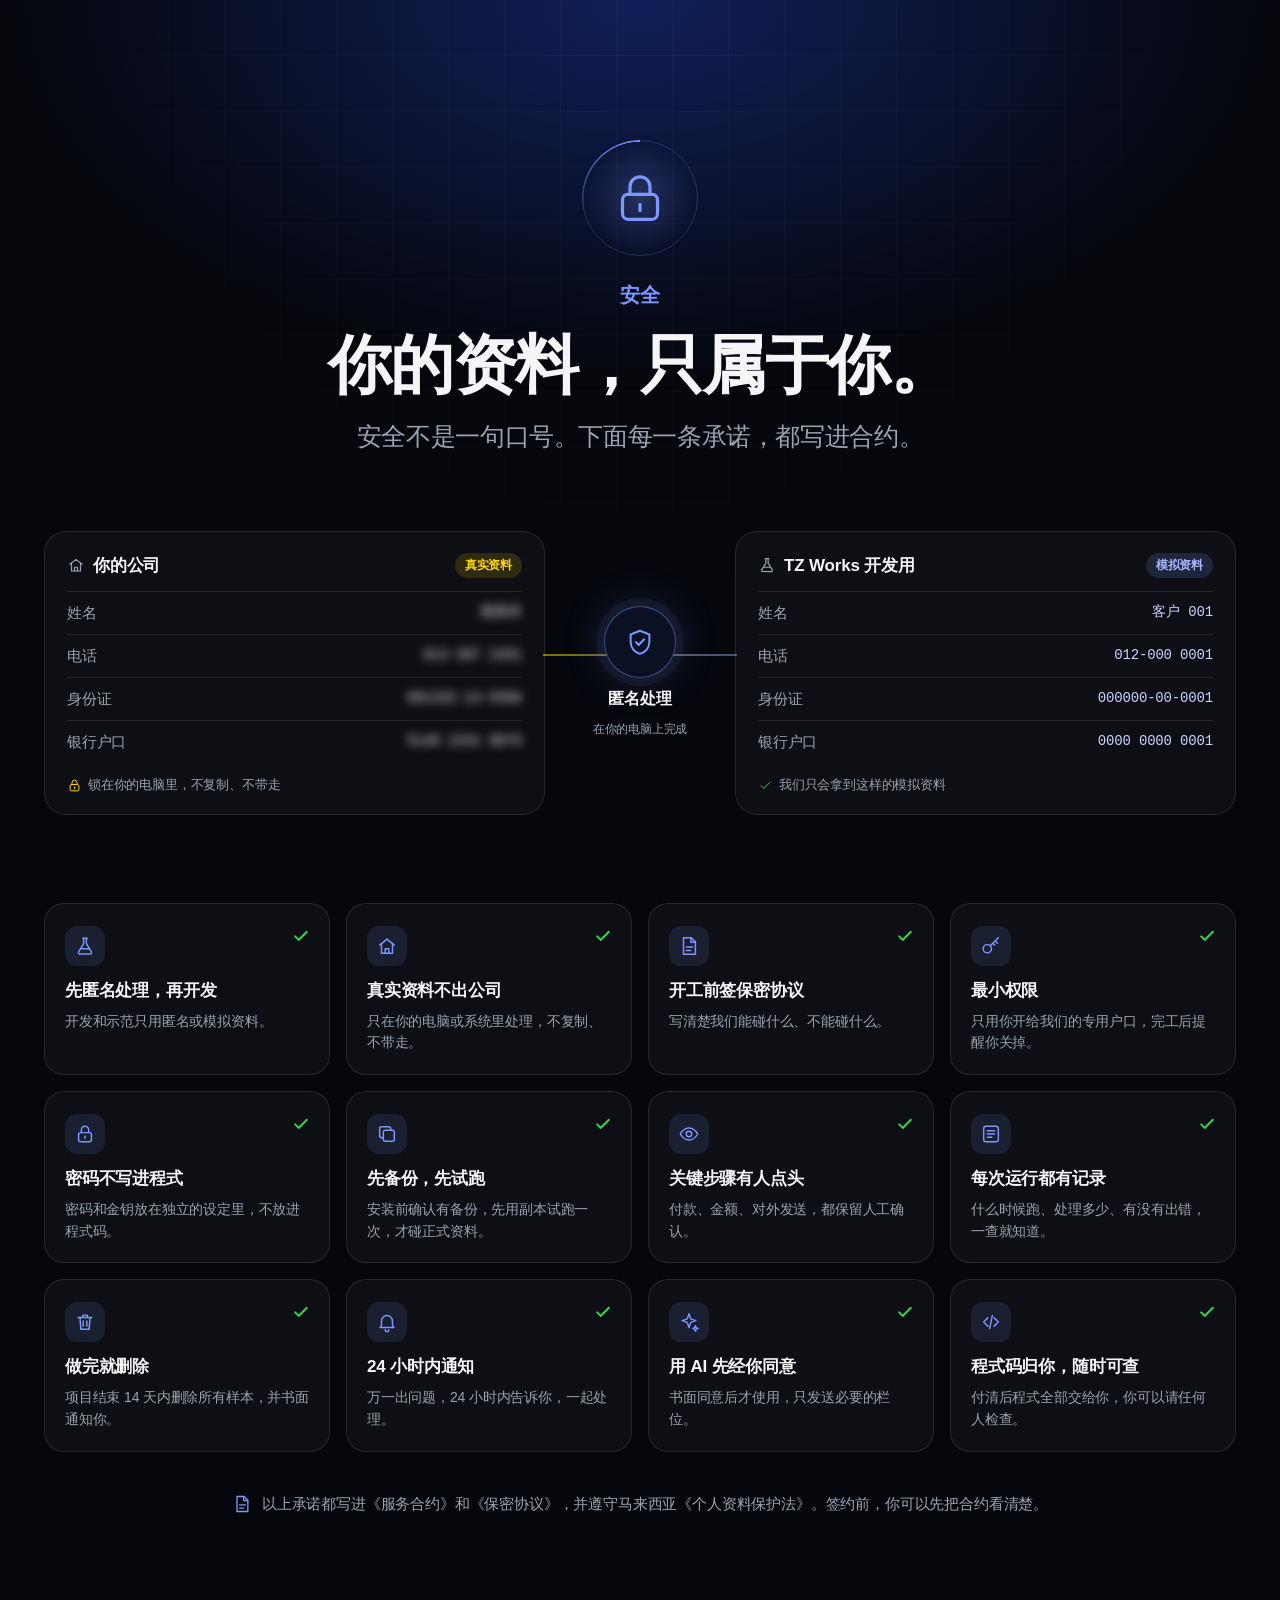
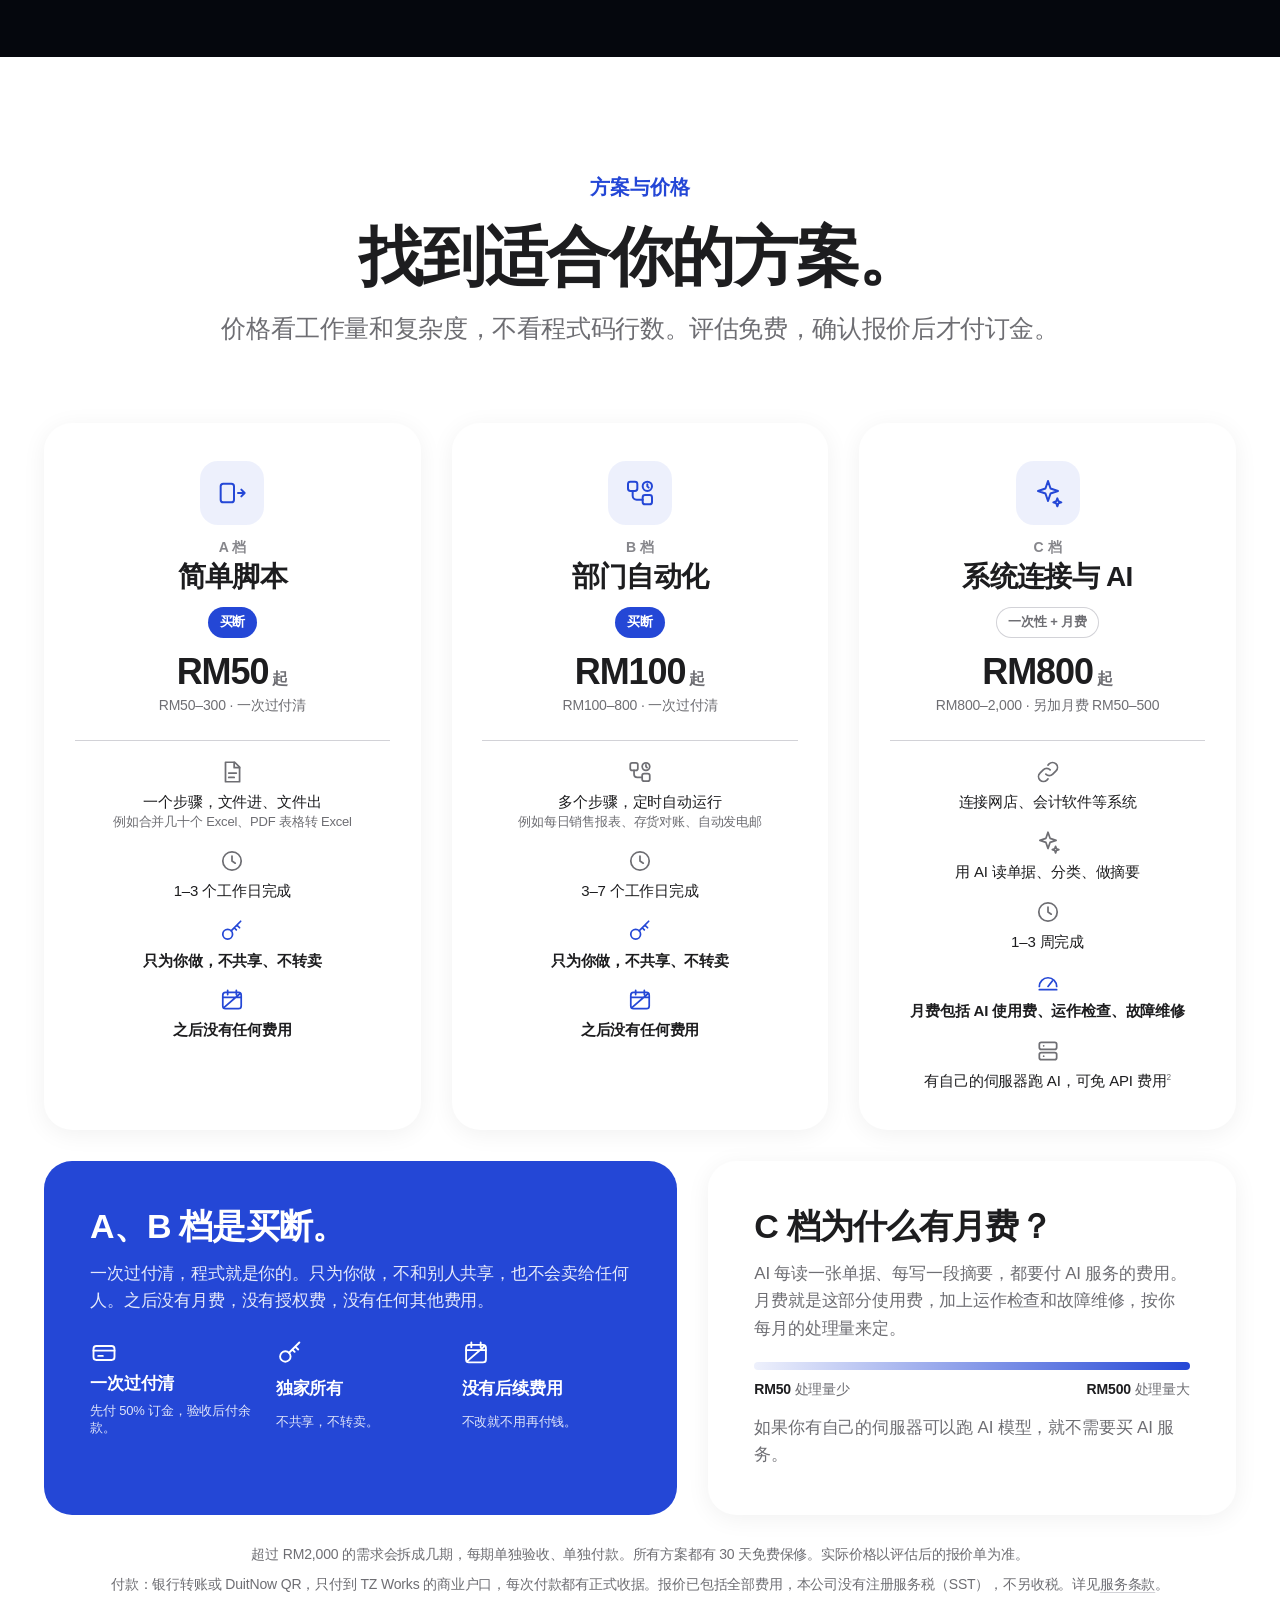
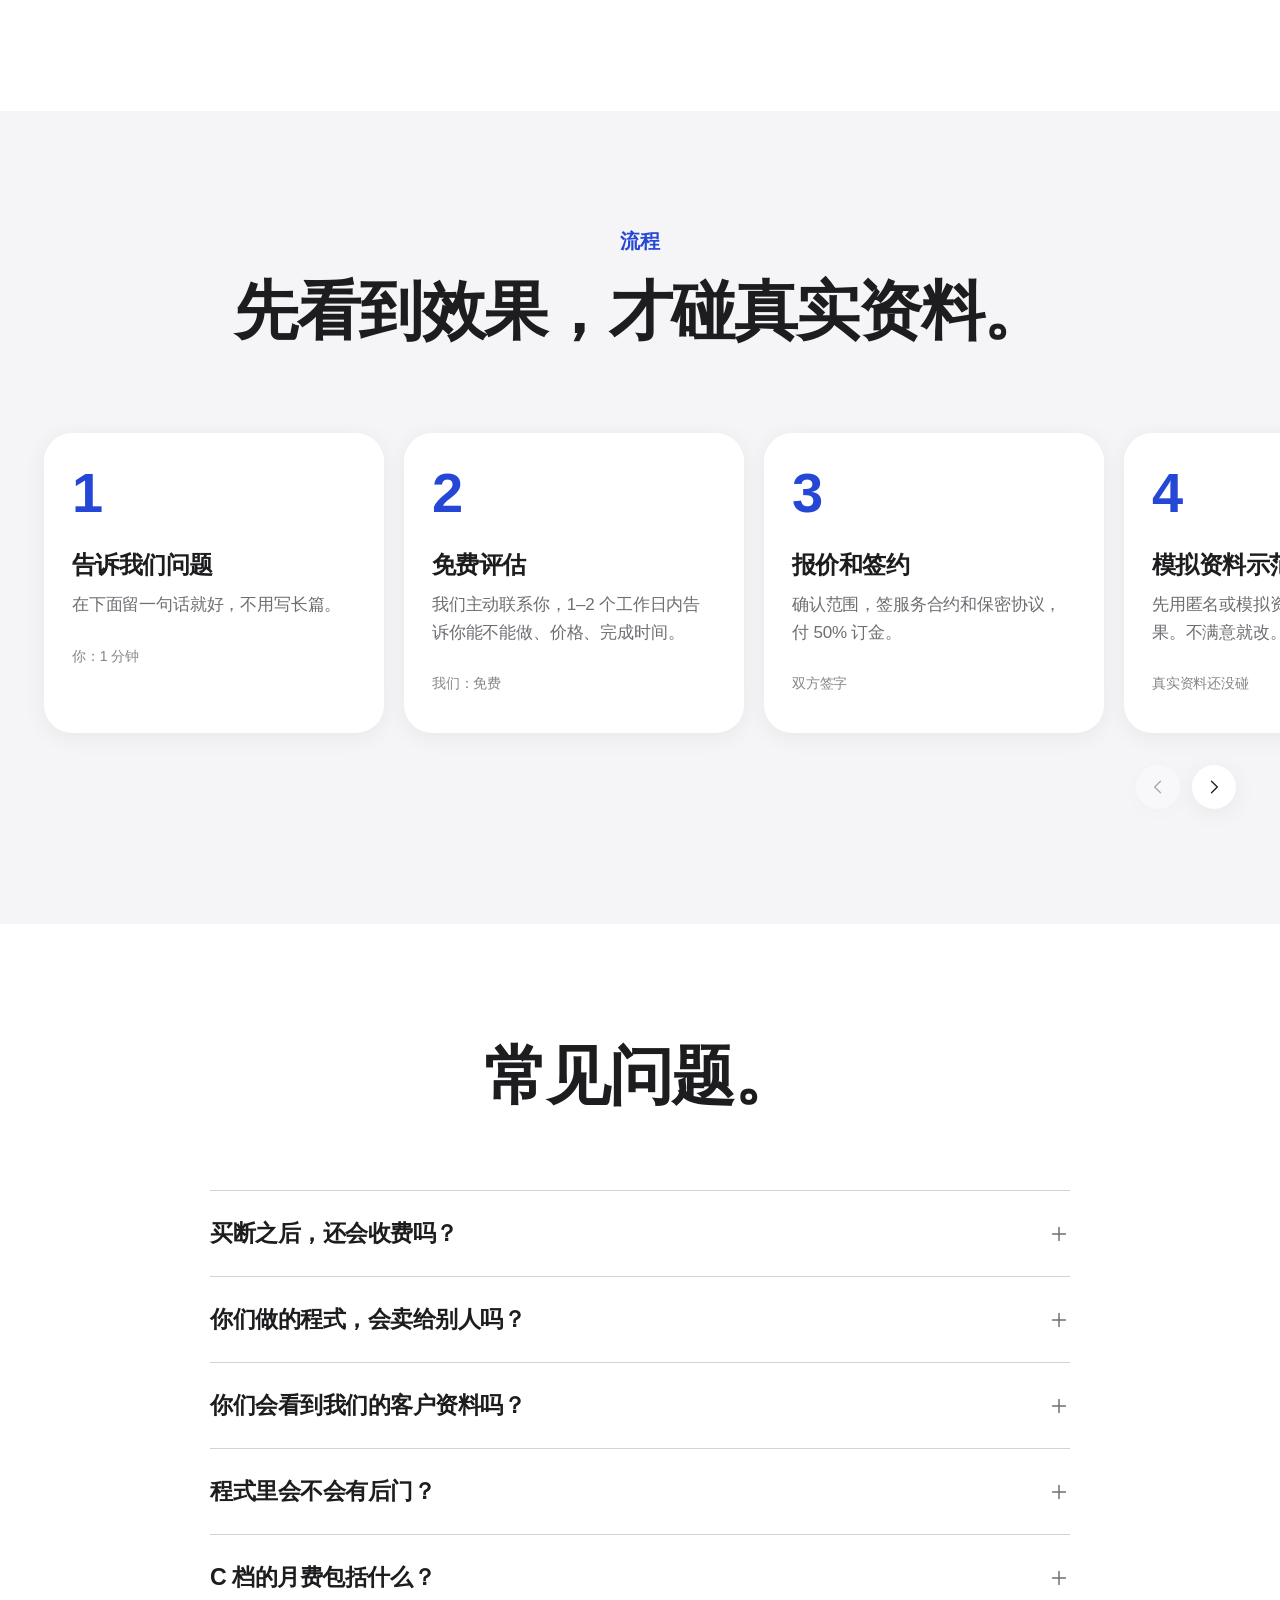
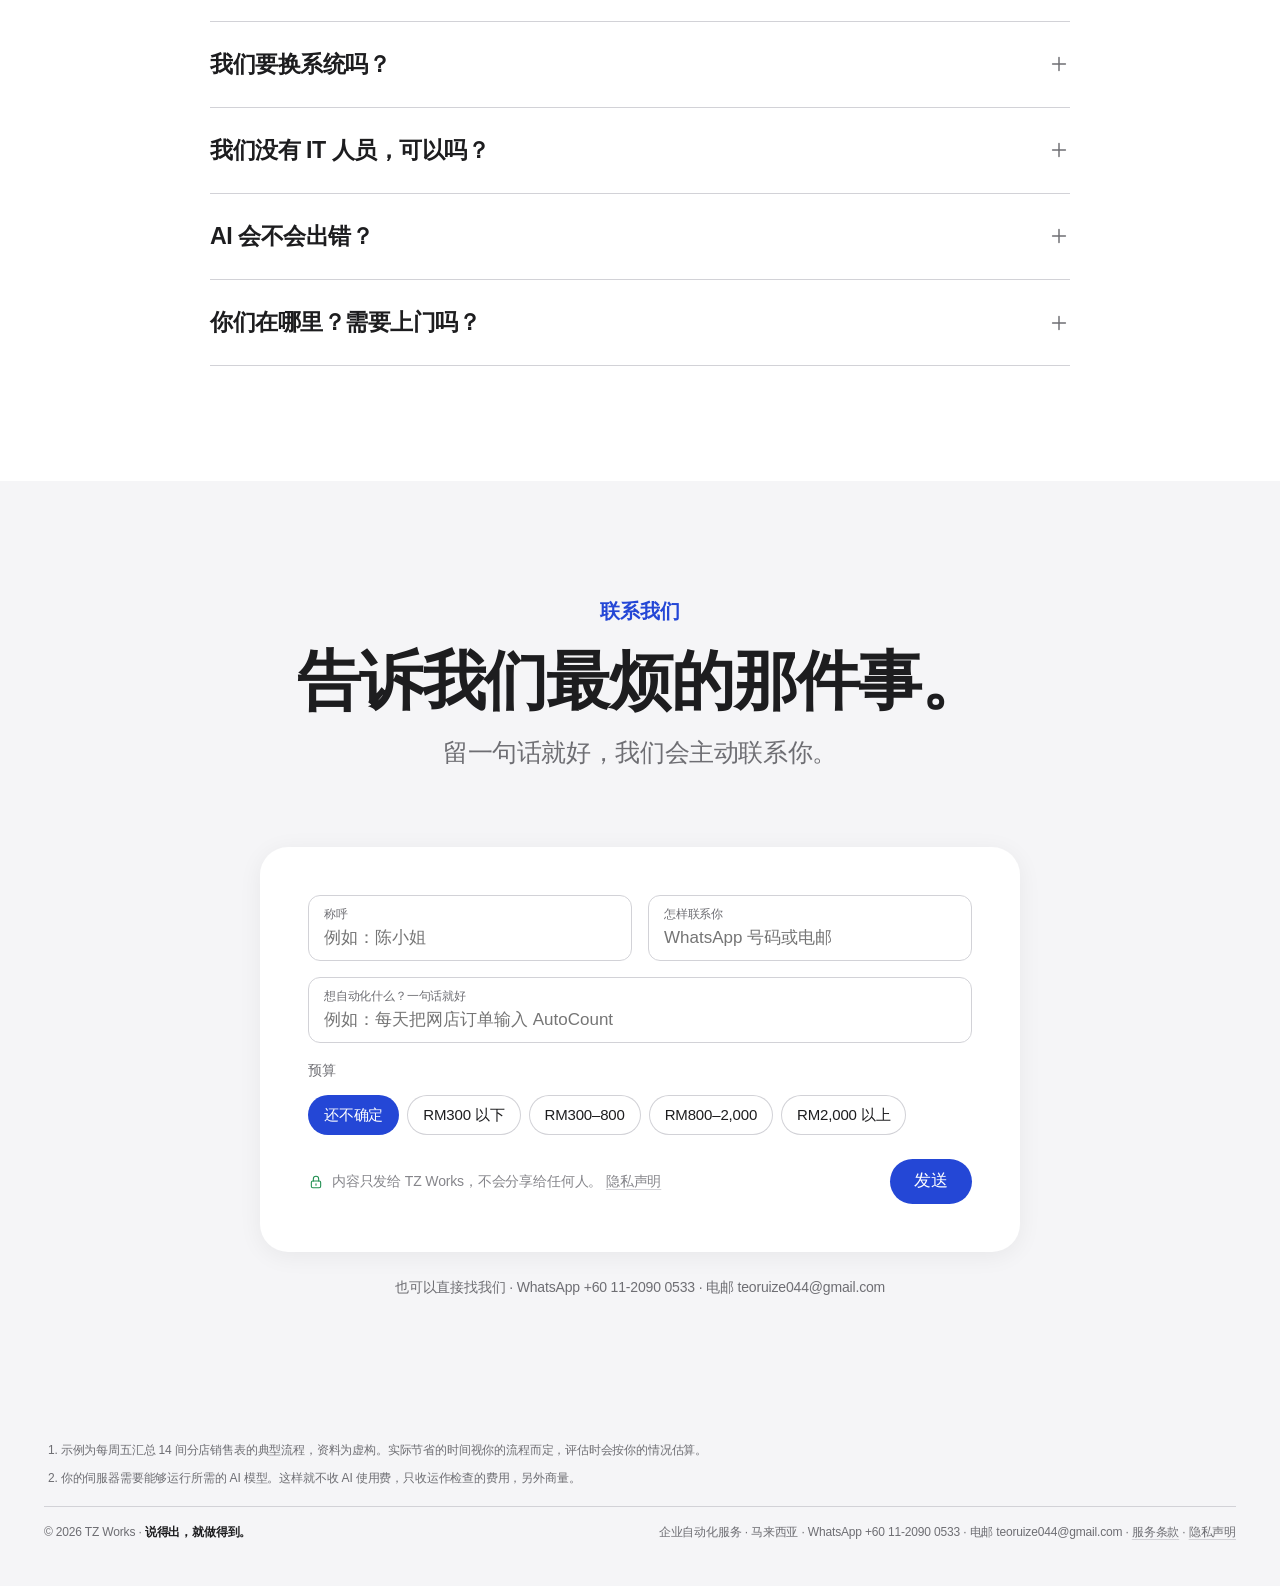
==== commit 60f8b380: "Italic TZ. mark in the header and favicon" ====
--- a/index.html
+++ b/index.html
@@ -885,7 +885,7 @@
 <nav class="nav" aria-label="主导航" data-i18n-aria="nav_label">
   <div class="wrap">
     <span class="brand">
-      <!-- 标志开始 --><svg viewBox="0 0 100 100" aria-hidden="true"><rect width="100" height="100" rx="22" fill="var(--accent)"/><path d="M21 30H79V38.5H21ZM29.25 30H37.75V70H29.25ZM68.71 38.3H79L63.29 61.7H53ZM53 61.5H67.9V70H53Z" fill="var(--accent-ink)"/><rect x="70.5" y="61.5" width="8.5" height="8.5" fill="var(--flag)"/></svg><!-- 标志结束 -->
+      <!-- 标志开始 --><svg viewBox="0 0 100 100" aria-hidden="true"><rect width="100" height="100" rx="22" fill="var(--accent)"/><g transform="translate(12.47 0) skewX(-14)"><path d="M16.25 32H40.25V41.5H33V68H23.5V41.5H16.25ZM44.75 32H70.75V41.5L56.98 58.5H70.75V68H44.75V58.5L58.52 41.5H44.75Z" fill="var(--accent-ink)"/><rect x="74.25" y="58.5" width="9.5" height="9.5" fill="var(--flag)"/></g></svg><!-- 标志结束 -->
       TZ Works
     </span>
     <div class="nav-links">
